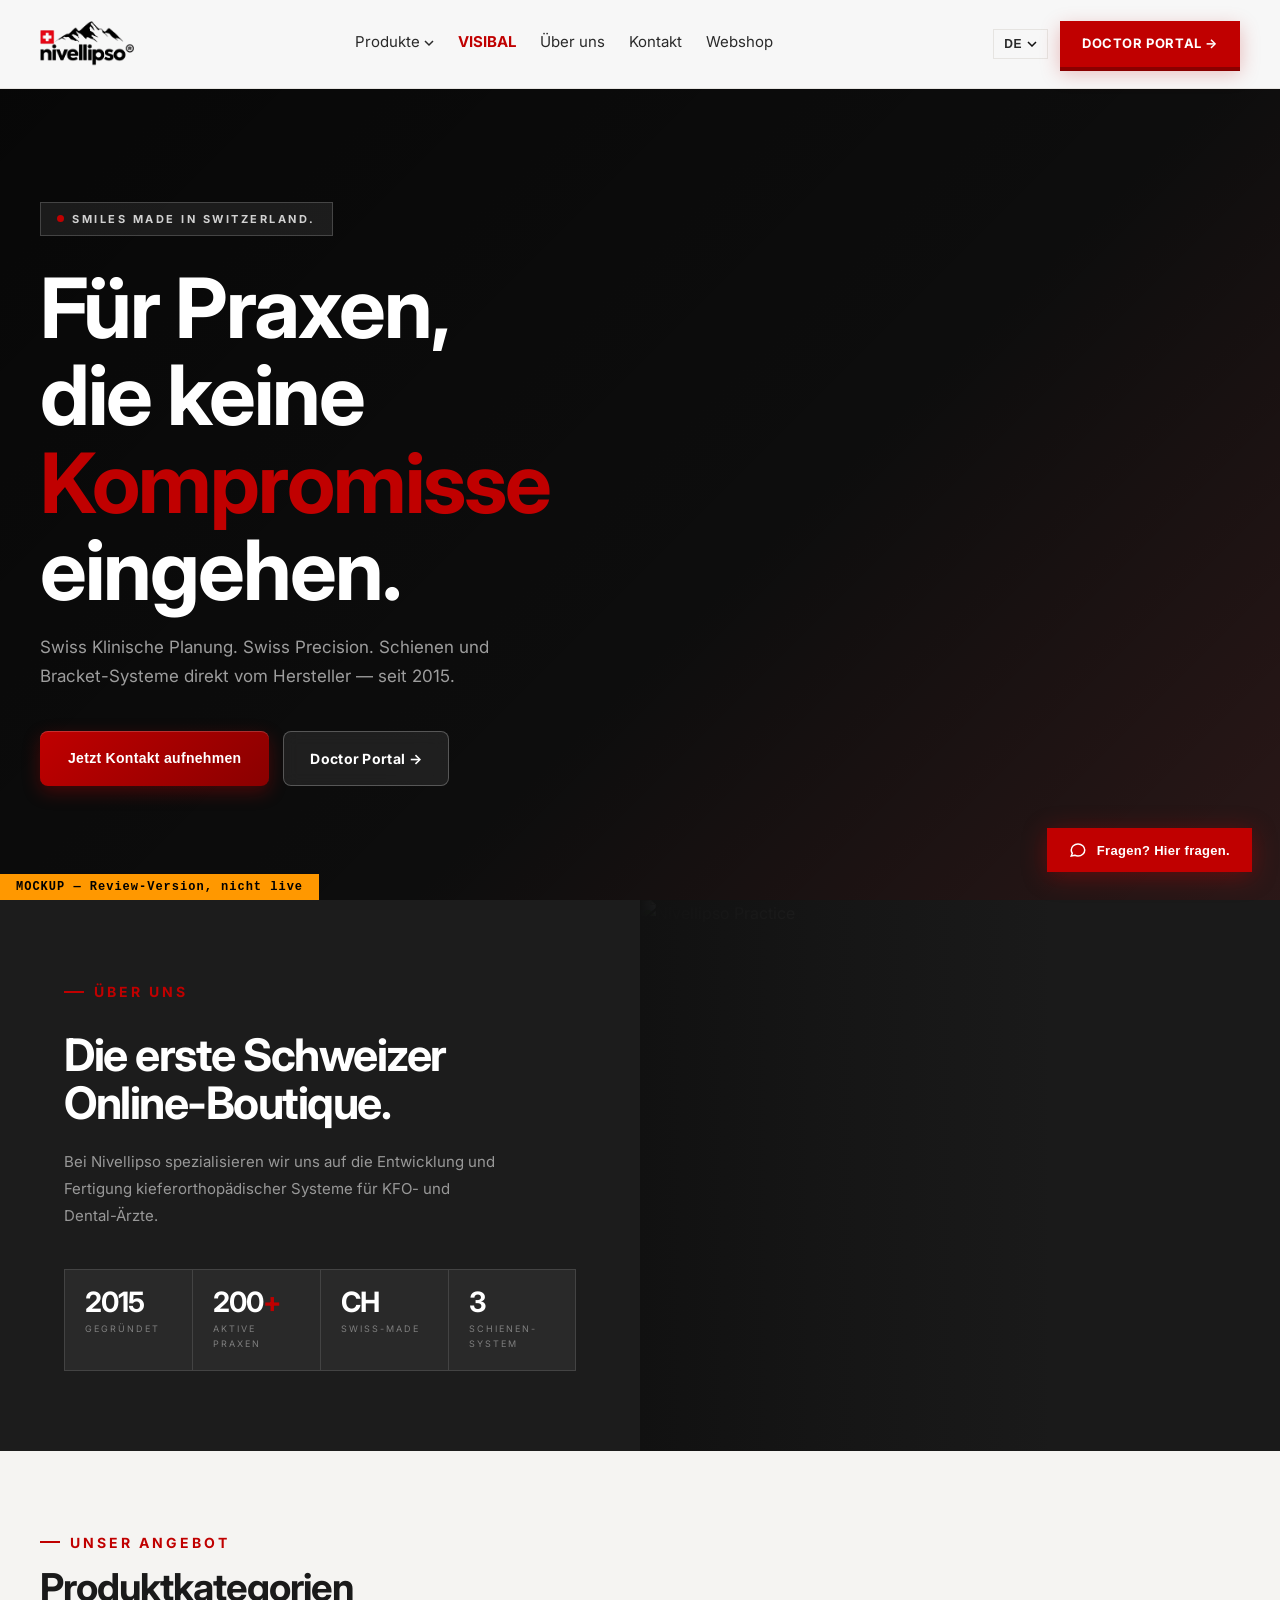
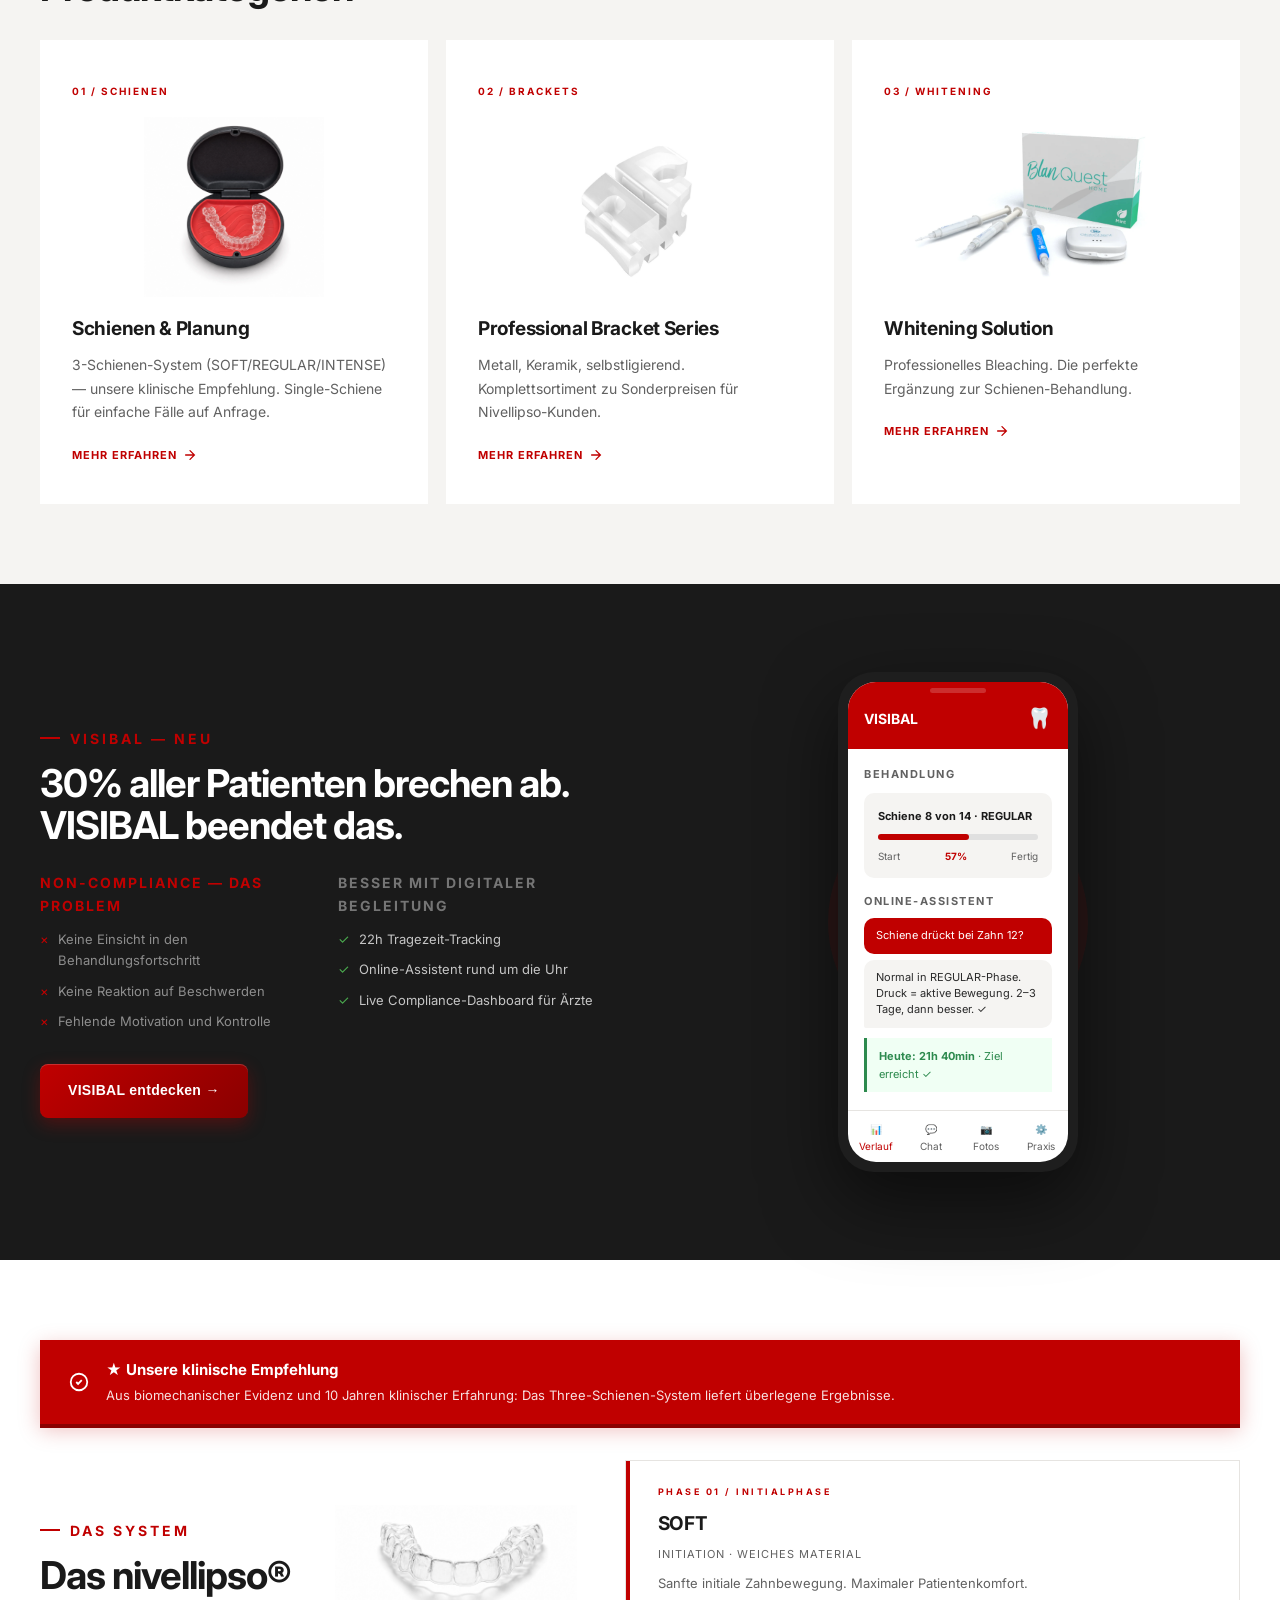
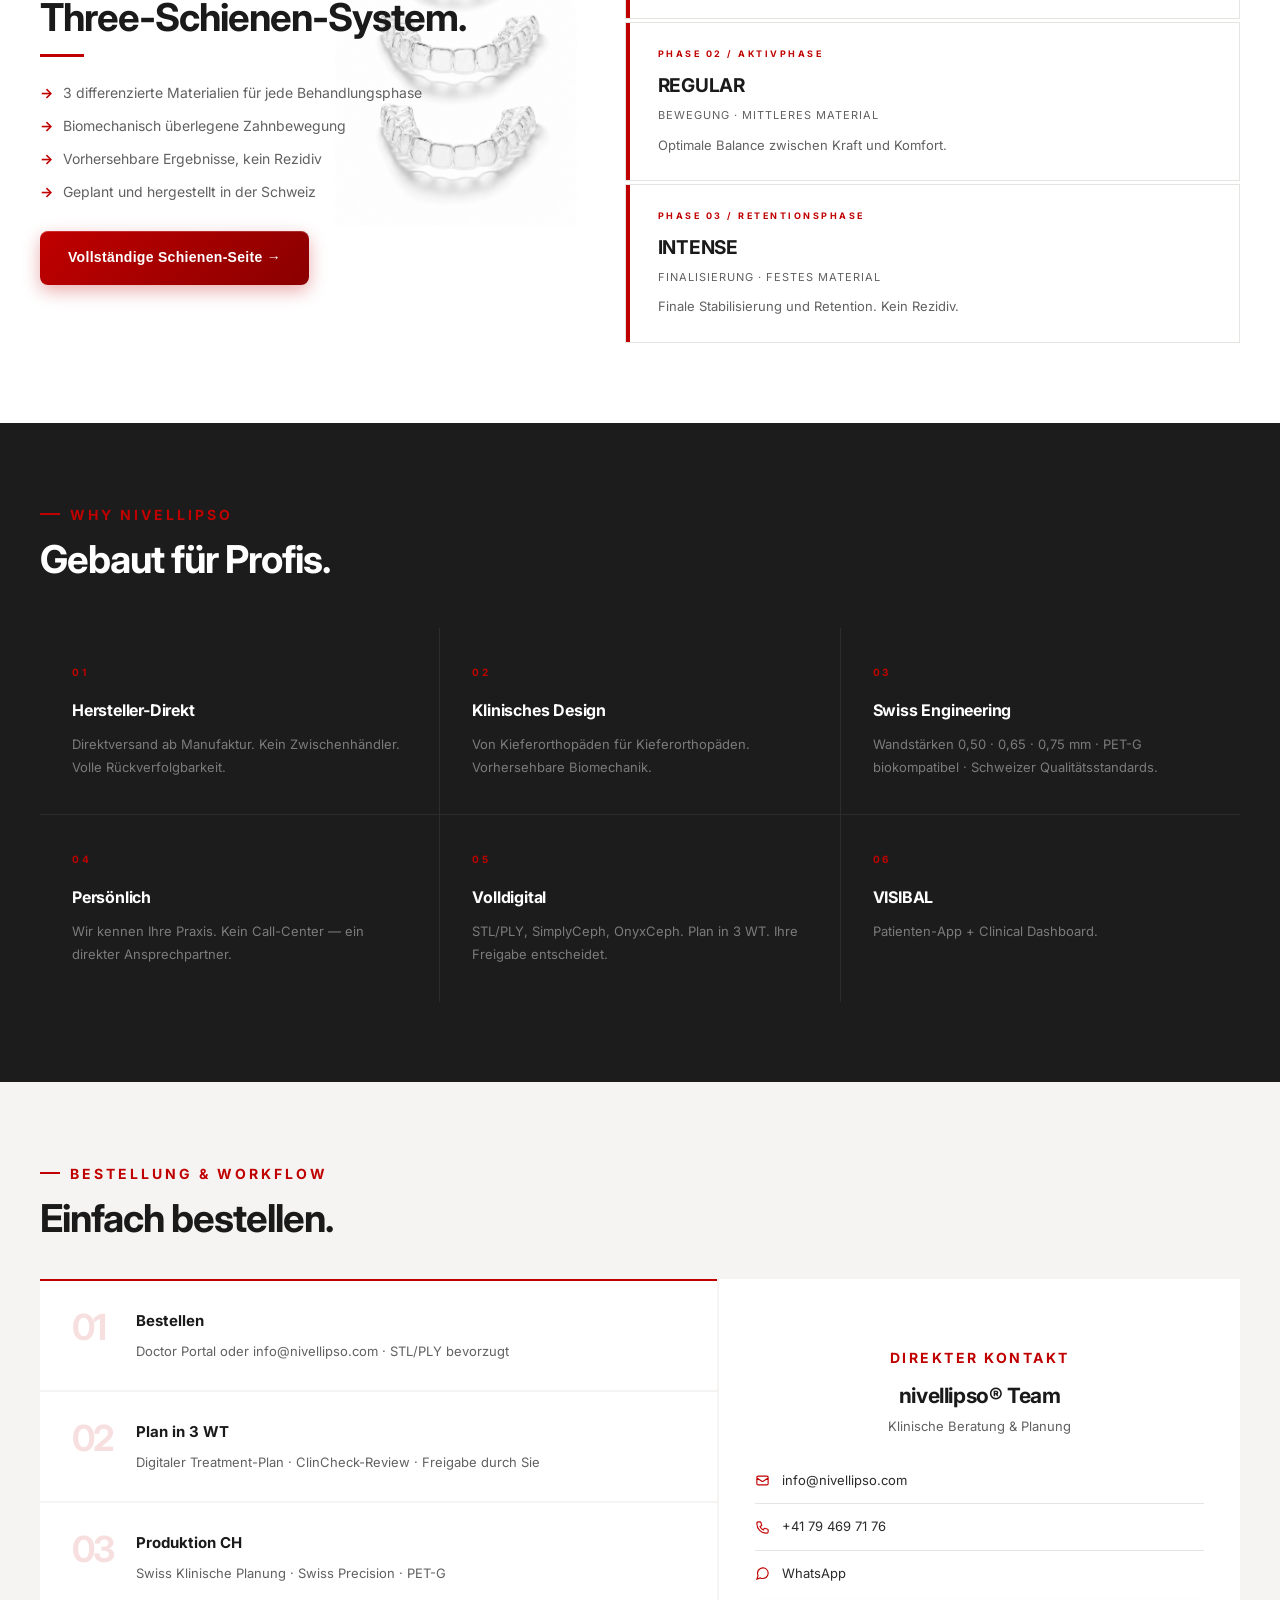
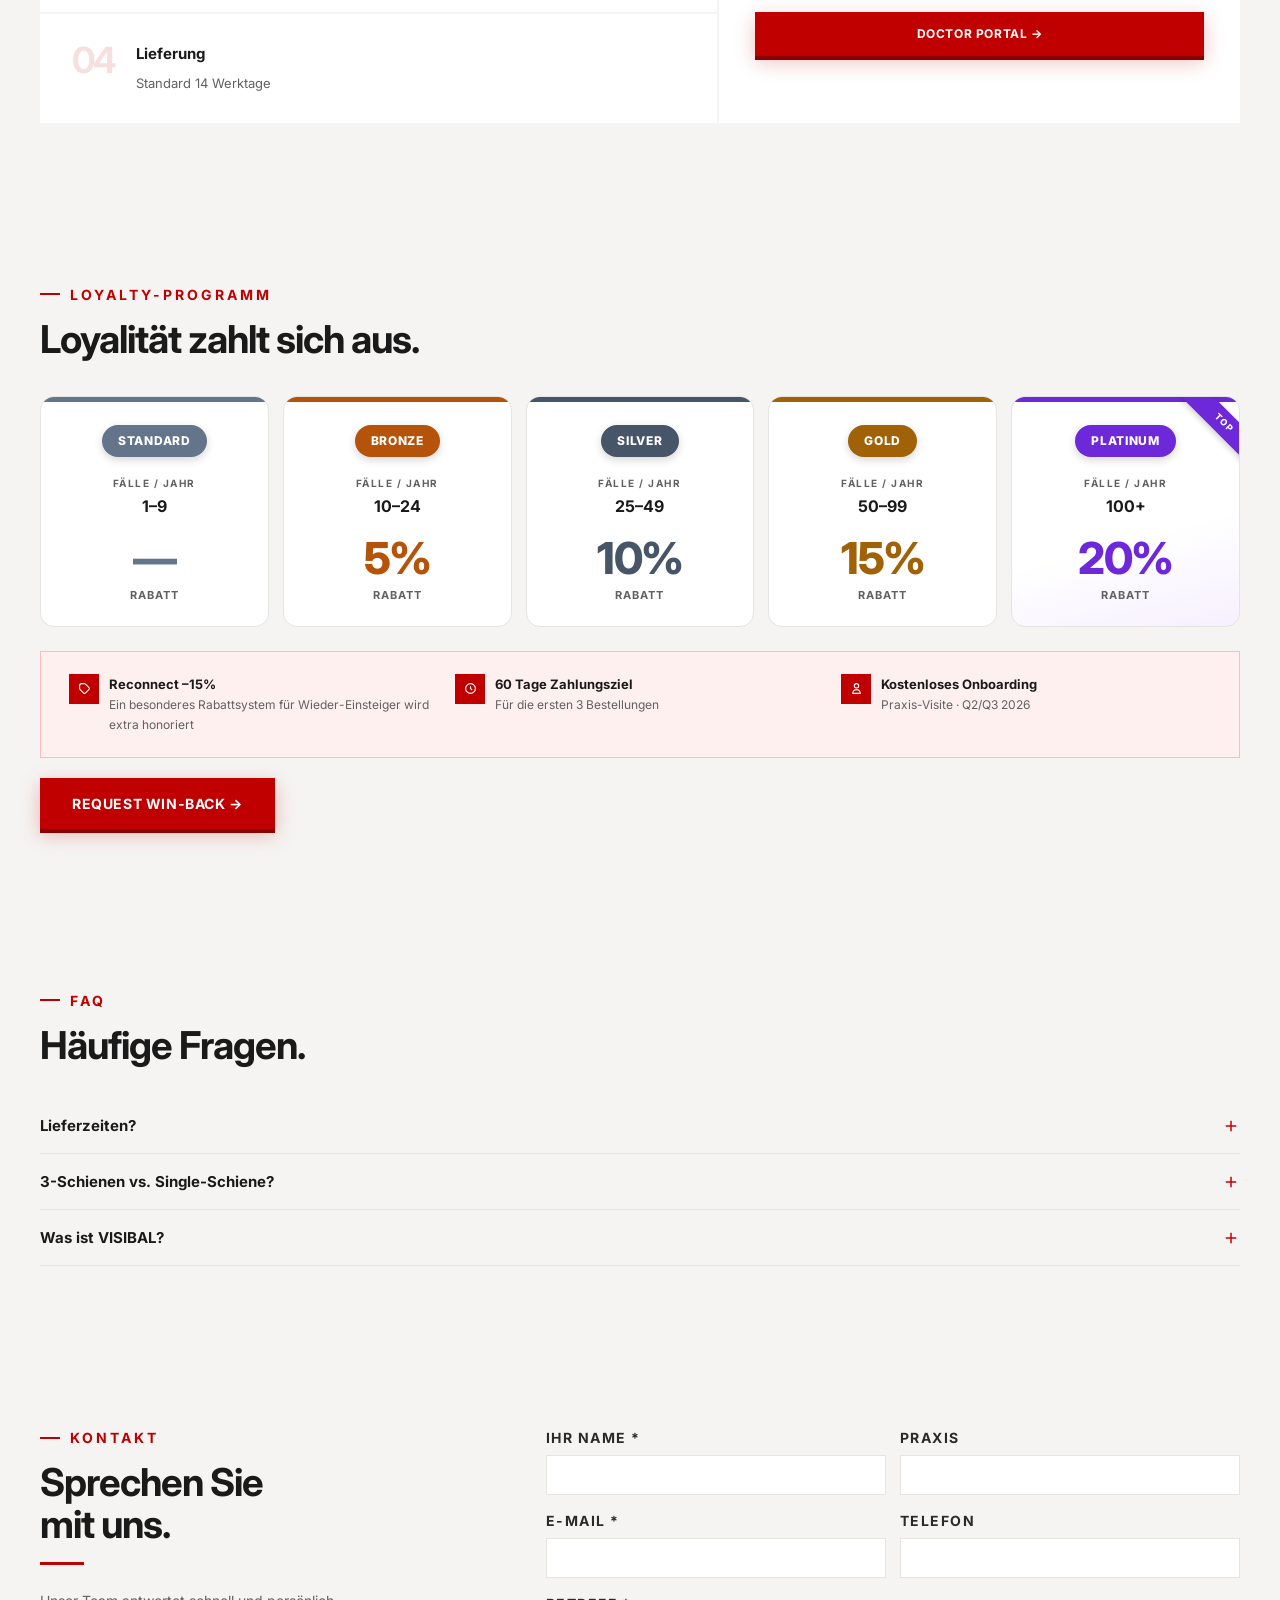
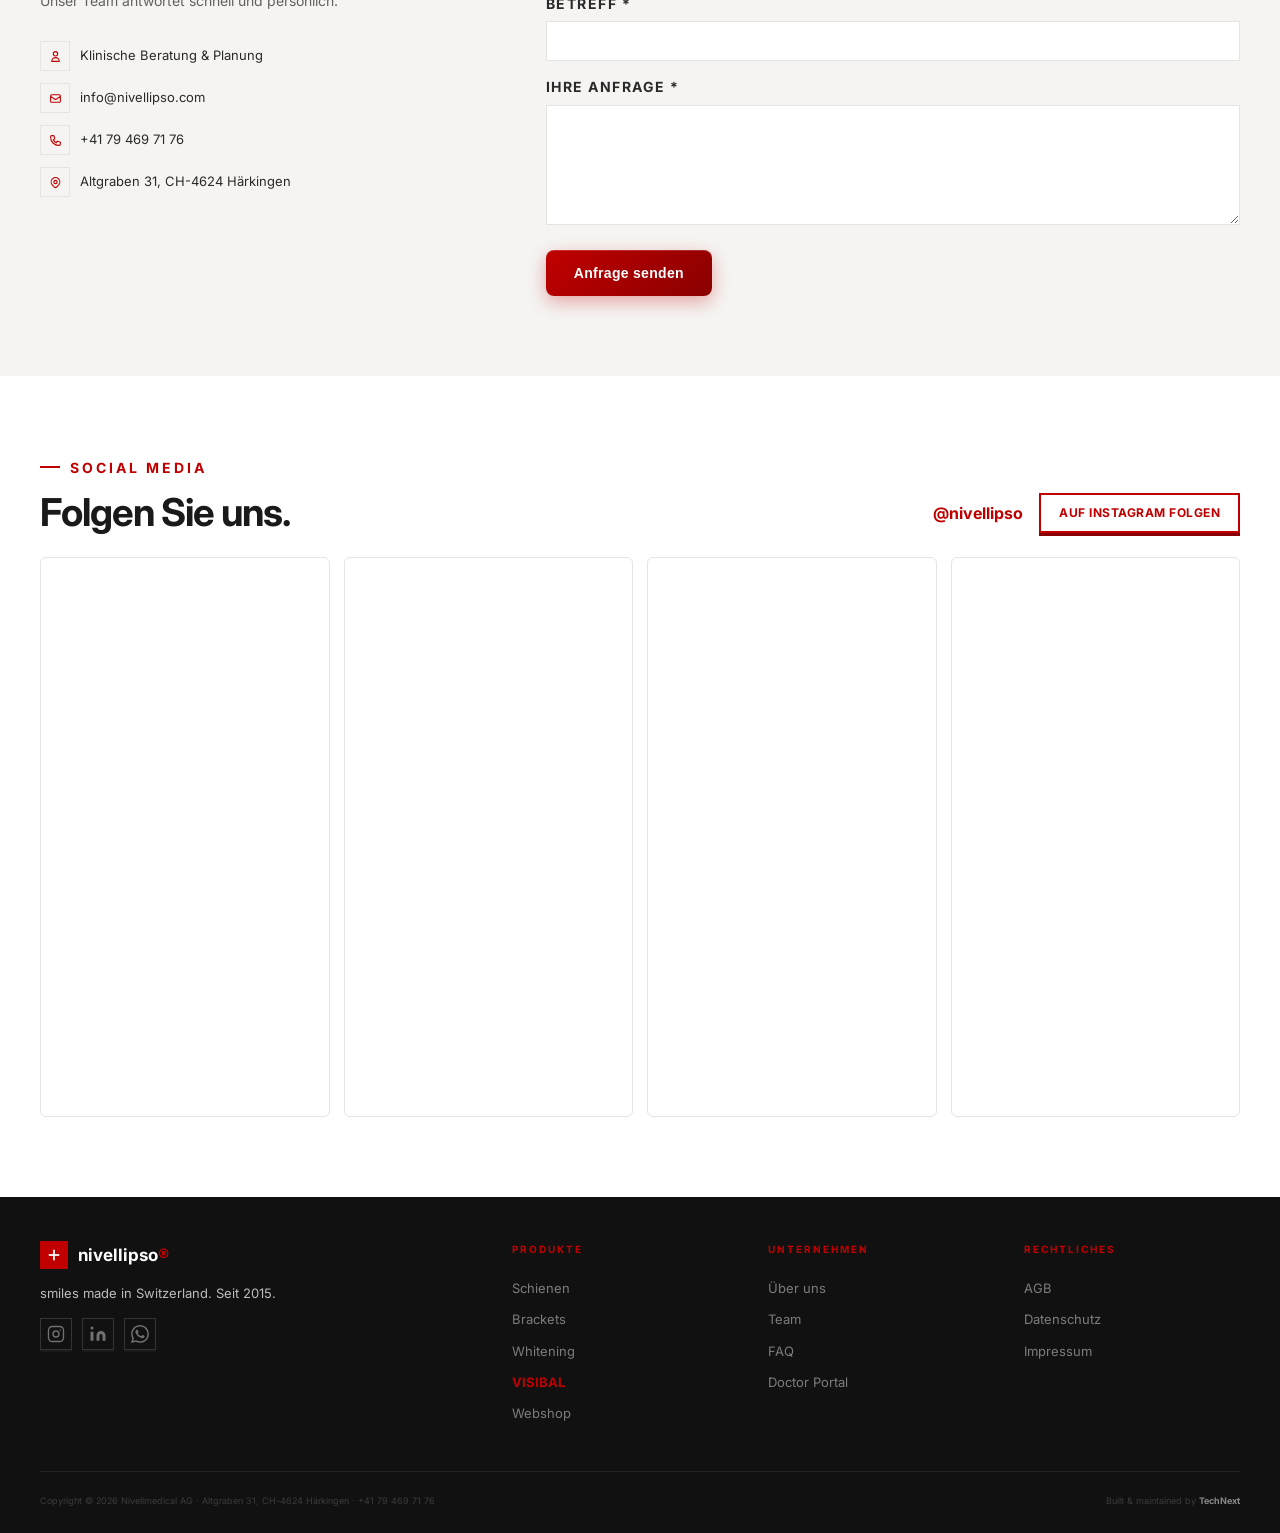
==== index.html @ 963ece8f "nivellipso.com mockup - client webshop-changes items 1-9 + 12 (review only, noindex) Co-Authored-By:" ====
﻿<!DOCTYPE html>

<html lang="de">
<head>
<meta name="robots" content="noindex, nofollow"/>
<meta charset="utf-8"/>
<meta content="width=device-width, initial-scale=1.0" name="viewport"/>
<meta content="nivellipso®, Swiss Clinical Planning. Planned and manufactured in Switzerland. Clear Aligners and bracket systems direct from the manufacturer, since 2015." name="description"/>
<meta content="nivellipso®, Swiss Clinical Planning." property="og:title"/>
<meta content="nivellipso®, Swiss Clinical Planning. Planned and manufactured in Switzerland. Clear Aligners and bracket systems direct from the manufacturer, since 2015." property="og:description"/>
<meta content="website" property="og:type"/>
<meta content="https://www.nivellipso.com/" property="og:url"/>
<title data-i18n="page_title_index">nivellipso®, Swiss Clinical Planning.</title>
<link href="https://fonts.googleapis.com/css2?family=Inter:wght@400;500;600;700;800&display=swap" rel="stylesheet"/>
<link href="assets/css/nivell-design.css?v=20260822" rel="stylesheet"/>
<style>
/* ── PAGE-SPECIFIC STYLES ── */

/* ABOUT SPLIT */
.about-split{display:grid;grid-template-columns:1fr 1fr;min-height:520px;}
.about-split-left{background:#1c1c1c;padding:80px 64px;display:flex;flex-direction:column;justify-content:center;}
.about-split-right{position:relative;overflow:hidden;}
.about-split-right img{width:100%;height:100%;object-fit:cover;display:block;}
.about-split-right::after{content:'';position:absolute;inset:0;background:linear-gradient(to right,#111 0%,rgba(17,17,17,.5) 30%,transparent 65%);pointer-events:none;}
.about-stat-row{display:grid;grid-template-columns:repeat(4,1fr);gap:0;margin-top:40px;}
.about-stat-box{background:rgba(255,255,255,.06);border:1px solid rgba(255,255,255,.12);border-right:none;padding:18px 20px;}
.about-stat-box:last-child{border-right:1px solid rgba(255,255,255,.12);}
.about-stat-n{font-size:28px;font-weight:700;color:white;letter-spacing:-1px;line-height:1;}
.about-stat-n em{font-style:normal;color:var(--red);}
.about-stat-l{font-size:9px;color:rgba(255,255,255,.4);text-transform:uppercase;letter-spacing:2px;margin-top:6px;display:block;}
@media(max-width:900px){
  .about-split{grid-template-columns:1fr;}
  .about-split-left{padding:52px 28px;}
  .about-split-right{min-height:300px;}
  .about-stat-row{grid-template-columns:repeat(2,1fr);}
}

/* PRODUCT CARDS */
.prod-grid{display:grid;grid-template-columns:repeat(auto-fit,minmax(240px,1fr));gap:18px;margin-top:32px;}
.prod-card{background:white;padding:40px 32px;border-top:3px solid transparent;transition:border-color .2s,box-shadow .2s;text-decoration:none;color:inherit;display:block;}
.prod-card:hover{border-top-color:var(--red);box-shadow:var(--shadow);}
.prod-num{font-size:10px;font-weight:700;letter-spacing:2px;color:var(--red);margin-bottom:18px;}
.prod-ico{width:44px;height:44px;margin-bottom:20px;}
.prod-name{font-size:19px;font-weight:700;color:var(--black);margin-bottom:8px;letter-spacing:-.3px;}
.prod-desc{font-size:14px;color:var(--grey);line-height:1.7;margin-bottom:22px;}
.prod-link{font-size:11px;font-weight:700;color:var(--red);text-transform:uppercase;letter-spacing:1px;display:flex;align-items:center;gap:6px;}
.prod-link svg{transition:transform .2s;}
.prod-card:hover .prod-link svg{transform:translateX(4px);}

/* VISIBAL TEASER */
.visibal-teaser{background:var(--black);padding:88px 40px;}
.visibal-teaser-inner{max-width:var(--max-w);margin:0 auto;display:grid;grid-template-columns:1fr 1fr;gap:72px;align-items:center;}
.vt-label{font-size:14px;font-weight:700;letter-spacing:3px;color:var(--red);text-transform:uppercase;margin-bottom:12px;display:flex;align-items:center;gap:10px;}
.vt-label::before{content:'';width:20px;height:2px;background:var(--red);}
.vt-h2{font-size:clamp(26px,3vw,42px);font-weight:700;color:white;letter-spacing:-1px;line-height:1.1;margin-bottom:16px;}
.vt-p{font-size:15px;color:rgba(255,255,255,.5);line-height:1.8;margin-bottom:28px;}
.vt-stats{display:grid;grid-template-columns:repeat(3,1fr);gap:2px;margin-top:36px;border-top:1px solid rgba(255,255,255,.08);padding-top:28px;}
.vt-stat-n{font-size:32px;font-weight:700;color:white;letter-spacing:-1.5px;}
.vt-stat-n em{font-style:normal;color:var(--red);}
.vt-stat-l{font-size:10px;color:rgba(255,255,255,.35);text-transform:uppercase;letter-spacing:1.5px;margin-top:4px;}
.vt-phone{display:flex;justify-content:center;position:relative;}
.vt-phone::before{content:'';position:absolute;top:50%;left:50%;transform:translate(-50%,-50%);width:260px;height:260px;background:rgba(192,0,0,.1);border-radius:50%;}
.vt-phone-device{width:240px;background:#1e1e1e;border-radius:36px;padding:10px;box-shadow:0 28px 72px rgba(0,0,0,.55);position:relative;z-index:1;}
.vt-phone-device::before{content:'';position:absolute;top:16px;left:50%;transform:translateX(-50%);width:56px;height:5px;background:rgba(255,255,255,.18);border-radius:3px;}
.vt-screen{background:white;border-radius:28px;overflow:hidden;display:flex;flex-direction:column;min-height:480px;}
.vt-screen-top{background:var(--red);padding:20px 16px 14px;display:flex;align-items:center;justify-content:space-between;flex-shrink:0;}
.vt-screen-body{padding:16px;flex:1;}
.vt-prog{background:var(--bg);border-radius:10px;padding:14px;margin-bottom:14px;}
.vt-prog-bar{background:#e0e0e0;height:6px;border-radius:3px;margin:8px 0;}
.vt-prog-fill{background:var(--red);height:6px;border-radius:3px;width:57%;}
.vt-chat-out{background:var(--red);color:white;border-radius:10px 10px 2px 10px;padding:10px 12px;font-size:11px;margin-bottom:6px;line-height:1.45;}
.vt-chat-in{background:var(--bg);border-radius:10px 10px 10px 2px;padding:10px 12px;font-size:11px;color:var(--text);margin-bottom:6px;line-height:1.45;}
.vt-tabs{display:flex;border-top:1px solid var(--border);flex-shrink:0;margin-top:auto;}
.vt-tab{flex:1;padding:10px 0 8px;text-align:center;font-size:10px;color:var(--grey);}
.vt-tab.a{color:var(--red);}

/* 3-ALIGNER SECTION */
.three-grid{display:grid;grid-template-columns:1fr 1.2fr;gap:72px;align-items:center;}
.phase-row{display:flex;flex-direction:column;gap:3px;}
.phase-item{display:flex;align-items:stretch;background:white;border:1px solid var(--border);transition:border-color .2s,box-shadow .2s;}
.phase-item:hover{border-left-color:var(--red);box-shadow:var(--shadow);}
.phase-bar{width:4px;background:var(--red);flex-shrink:0;}
.phase-content{padding:24px 28px;flex:1;}
.phase-tag{font-size:9px;font-weight:700;letter-spacing:2.5px;color:var(--red);text-transform:uppercase;margin-bottom:8px;}
.phase-name{font-size:19px;font-weight:700;color:var(--black);margin-bottom:5px;letter-spacing:-.3px;}
.phase-mat{font-size:11px;color:var(--grey);text-transform:uppercase;letter-spacing:1px;margin-bottom:10px;}
.phase-desc{font-size:13px;color:var(--grey);line-height:1.65;}

/* WHY DARK PANEL */
.why-dark{background:#1c1c1c;padding:80px 40px;}
.why-dark-inner{max-width:var(--max-w);margin:0 auto;}
.why-dark-grid{display:grid;grid-template-columns:repeat(3,1fr);gap:1px;background:rgba(255,255,255,.07);margin-top:48px;}
.why-dark-item{background:#1c1c1c;padding:36px 32px;}
.why-dark-num{font-size:10px;font-weight:700;letter-spacing:2.5px;color:var(--red);text-transform:uppercase;margin-bottom:16px;}
.why-dark-t{font-size:16px;font-weight:700;color:white;margin-bottom:10px;letter-spacing:-.2px;}
.why-dark-d{font-size:13px;color:rgba(255,255,255,.42);line-height:1.75;}
.why-dark-d a{color:var(--red);text-decoration:none;}
.why-dark-d a:hover{text-decoration:underline;}
@media(max-width:768px){
  .why-dark{padding:52px 20px;}
  .why-dark-grid{grid-template-columns:1fr;}
}

/* WORKFLOW */
.wf-grid{display:grid;grid-template-columns:repeat(4,1fr);gap:2px;margin-top:40px;}
.wf-step{background:white;padding:28px 24px;border-top:3px solid transparent;transition:border-color .2s;}
.wf-step:hover{border-top-color:var(--red);}
.wf-n{font-size:40px;font-weight:700;color:var(--red);opacity:.12;line-height:1;margin-bottom:12px;letter-spacing:-2px;}
.wf-t{font-size:15px;font-weight:700;color:var(--black);margin-bottom:6px;}
.wf-d{font-size:13px;color:var(--grey);line-height:1.6;}

/* CONTACTS */
.contacts-grid{display:grid;grid-template-columns:1fr 1fr;gap:20px;margin-top:36px;}
.contact-card{background:white;border:1px solid var(--border);padding:32px;transition:border-color .2s;}
.contact-card:hover{border-color:var(--red);}
.c-role{font-size:9px;font-weight:700;letter-spacing:2px;color:var(--red);text-transform:uppercase;margin-bottom:10px;}
.c-name{font-size:21px;font-weight:700;color:var(--black);margin-bottom:3px;letter-spacing:-.4px;}
.c-title{font-size:13px;color:var(--grey);margin-bottom:20px;}
.c-details{display:flex;flex-direction:column;gap:9px;}
.c-row{display:flex;align-items:center;gap:10px;}
.c-ico{width:30px;height:30px;background:var(--bg);border:1px solid var(--border);display:flex;align-items:center;justify-content:center;flex-shrink:0;}
.c-ico svg{width:13px;height:13px;color:var(--red);}
.c-txt{font-size:13px;color:var(--text);}
.c-txt a{color:var(--text);text-decoration:none;}
.c-txt a:hover{color:var(--red);}
/* Hero / CTA buttons */
.n-hero-btns{display:flex;flex-wrap:wrap;gap:14px;margin-top:8px;}
.n-btn-primary{display:inline-flex;align-items:center;justify-content:center;gap:8px;background:linear-gradient(135deg,var(--red) 0%,#8a0000 100%);color:#fff;padding:15px 28px;border-radius:8px;font-size:14px;font-weight:700;text-decoration:none;letter-spacing:.3px;box-shadow:0 6px 18px rgba(192,0,0,.32),inset 0 1px 0 rgba(255,255,255,.18);transition:all .2s ease;border:none;font-family:Arial,sans-serif;cursor:pointer;}
.n-btn-primary:hover{transform:translateY(-2px);box-shadow:0 10px 24px rgba(192,0,0,.42),inset 0 1px 0 rgba(255,255,255,.22);background:linear-gradient(135deg,#d40000 0%,#9a0000 100%);}
.n-btn-primary:active{transform:translateY(0);}
.n-btn-ghost{display:inline-flex;align-items:center;justify-content:center;gap:8px;background:rgba(255,255,255,.08);color:#fff;padding:15px 26px;border-radius:8px;font-size:14px;font-weight:700;text-decoration:none;letter-spacing:.3px;border:1px solid rgba(255,255,255,.25);backdrop-filter:blur(8px);transition:all .2s ease;}
.n-btn-ghost:hover{background:rgba(255,255,255,.16);border-color:rgba(255,255,255,.4);}
/* When n-btn-ghost is on a non-hero section, use dark variant */
.n-sec .n-btn-ghost{background:transparent;color:var(--text);border-color:var(--border);}
.n-sec .n-btn-ghost:hover{background:var(--bg);border-color:var(--black);}
.wa-btn{display:inline-flex;align-items:center;gap:8px;background:#25D366;color:white;padding:10px 18px;font-size:12px;font-weight:700;text-decoration:none;margin-top:16px;transition:background .2s;}
.wa-btn:hover{background:#1da851;}

/* LOYALTY */
.loyal-table{width:100%;border-collapse:collapse;font-size:14px;margin-top:36px;}
.loyal-table th{background:var(--red);color:white;padding:13px 20px;text-align:left;font-size:10px;letter-spacing:1.5px;text-transform:uppercase;font-weight:700;}
.loyal-table td{padding:13px 20px;border-bottom:1px solid var(--border);}
.loyal-table tr:nth-child(even) td{background:var(--bg);}
.tier-pill{display:inline-block;padding:3px 10px;font-size:11px;font-weight:700;letter-spacing:.5px;text-transform:uppercase;}
.t0{background:#f0f0f0;color:#888;}.t1{background:#fff0e8;color:#b05a00;}.t2{background:#f0f0f0;color:#555;}.t3{background:#fffbe8;color:#9a6f00;}.t4{background:#f0f0ff;color:#6a00c8;}
.win-back{background:var(--red-light);border:1px solid #fbb;padding:22px 28px;margin-top:24px;display:grid;grid-template-columns:repeat(3,1fr);gap:16px;}
.wb-item{display:flex;gap:10px;align-items:flex-start;}
.wb-ico{width:30px;height:30px;background:var(--red);display:flex;align-items:center;justify-content:center;flex-shrink:0;}
.wb-ico svg{width:13px;height:13px;color:white;}
.wb-t{font-size:13px;font-weight:700;color:var(--black);}
.wb-d{font-size:12px;color:var(--grey);}

/* INSTAGRAM */
.ig-grid{display:grid;grid-template-columns:repeat(6,1fr);gap:3px;margin-top:32px;}
.ig-post{aspect-ratio:1;position:relative;overflow:hidden;background:var(--bg);}
.ig-post img{width:100%;height:100%;object-fit:cover;transition:transform .3s;}
.ig-post:hover img{transform:scale(1.05);}
.ig-ov{position:absolute;inset:0;background:rgba(192,0,0,.72);display:flex;align-items:center;justify-content:center;opacity:0;transition:opacity .3s;}
.ig-post:hover .ig-ov{opacity:1;}
.ig-ov svg{width:22px;height:22px;color:white;}

/* CHAT */
.chat-toggle{position:fixed;bottom:28px;right:28px;z-index:2000;background:var(--red);border:none;cursor:pointer;box-shadow:0 4px 24px rgba(192,0,0,.4);display:flex;align-items:center;gap:10px;padding:13px 22px;color:white;font-family:Arial,sans-serif;font-size:13px;font-weight:700;letter-spacing:.3px;transition:all .3s;}
.chat-toggle:hover{background:#9a0000;transform:translateY(-1px);}
.chat-toggle svg{width:18px;height:18px;}
.chat-window{position:fixed;bottom:90px;right:28px;z-index:1999;width:360px;background:white;border:1px solid var(--border);box-shadow:0 8px 48px rgba(0,0,0,.15);display:none;flex-direction:column;height:500px;}
.chat-window.open{display:flex;}
.chat-hdr{background:var(--red);padding:15px 20px;display:flex;align-items:center;gap:12px;flex-shrink:0;}
.chat-hdr-name{font-size:14px;font-weight:700;color:white;}
.chat-hdr-sub{font-size:10px;color:rgba(255,255,255,.65);}
.chat-msgs{flex:1;overflow-y:auto;padding:14px;display:flex;flex-direction:column;gap:10px;}
.msg-bot,.msg-b{background:var(--bg);color:var(--text);align-self:flex-start;border-radius:2px 10px 10px 10px;padding:10px 14px;font-size:13px;max-width:85%;line-height:1.5;}
.msg-user,.msg-u{background:var(--red);color:white;align-self:flex-end;border-radius:10px 2px 10px 10px;padding:10px 14px;font-size:13px;max-width:85%;line-height:1.5;}
.chat-suggs{padding:0 12px 10px;display:flex;flex-wrap:wrap;gap:6px;}
.sugg{background:none;border:1px solid var(--red);color:var(--red);padding:5px 10px;font-size:11px;cursor:pointer;font-family:Arial,sans-serif;transition:all .2s;}
.sugg:hover{background:var(--red);color:white;}
.chat-input-row{border-top:1px solid var(--border);padding:12px;display:flex;gap:8px;flex-shrink:0;}
.chat-input{flex:1;border:1px solid var(--border);padding:10px 14px;font-family:Arial,sans-serif;font-size:13px;outline:none;}
.chat-input:focus{border-color:var(--red);}
.chat-send{background:var(--red);color:white;border:none;width:38px;height:38px;display:flex;align-items:center;justify-content:center;cursor:pointer;}
.typing,.typing-d{display:flex;gap:4px;align-items:center;padding:10px 14px;background:var(--bg);align-self:flex-start;border-radius:2px 10px 10px 10px;}
.typing span,.typing-d span{width:6px;height:6px;background:var(--grey);border-radius:50%;animation:bounce .8s infinite;}
.typing span:nth-child(2),.typing-d span:nth-child(2){animation-delay:.15s;}
.typing span:nth-child(3),.typing-d span:nth-child(3){animation-delay:.3s;}
@keyframes bounce{0%,80%,100%{transform:translateY(0);}40%{transform:translateY(-6px);}}




/* INSTAGRAM EMBEDS */
.ig-embeds{display:grid;grid-template-columns:repeat(auto-fit,minmax(280px,1fr));gap:14px;margin-top:24px;}
.ig-embeds iframe{width:100%;min-height:560px;border:1px solid var(--border);background:#fff;border-radius:6px;overflow:hidden;}
@media(max-width:540px){.ig-embeds iframe{min-height:500px;}}

/* LANG SWITCHER */
.n-social{display:flex;gap:8px;}
.n-social a{width:32px;height:32px;display:flex;align-items:center;justify-content:center;border:1px solid var(--border);color:var(--grey);text-decoration:none;transition:all .2s;}
.n-social a:hover{border-color:var(--red);color:var(--red);}
.lang-btn{border:1px solid var(--border);background:none;font-family:Arial,sans-serif;font-size:12px;font-weight:700;padding:7px 10px;cursor:pointer;color:var(--text);display:flex;align-items:center;gap:5px;letter-spacing:.5px;position:relative;}
.lang-dropdown{display:none;position:absolute;top:calc(100% + 2px);right:0;background:white;border:1px solid var(--border);min-width:140px;box-shadow:0 8px 24px rgba(0,0,0,.1);z-index:200;}
.lang-btn:hover .lang-dropdown,.lang-btn.open .lang-dropdown{display:block;}
.lang-opt{padding:10px 14px;font-size:13px;cursor:pointer;display:flex;align-items:center;gap:8px;}
.lang-opt:hover{background:var(--bg);}
.lang-opt.active{color:var(--red);font-weight:700;}

/* ══ MOBILE RESPONSIVE (640px) ══════════════════════════════════════════ */
@media(max-width:640px){
  /* Product cards — icon + name on one row */
  .prod-card{padding:20px 16px;display:grid;grid-template-columns:36px 1fr;grid-template-rows:auto auto auto;column-gap:12px;align-items:start;}
  .prod-num{grid-column:1/-1;margin-bottom:10px;}
  .prod-ico{grid-column:1;grid-row:2;width:32px;height:32px;margin-bottom:0;align-self:center;}
  .prod-name{grid-column:2;grid-row:2;font-size:14px;margin-bottom:0;align-self:center;}
  .prod-desc{grid-column:1/-1;grid-row:3;margin-top:8px;}
  .prod-link{grid-column:1/-1;}

  /* VISIBAL teaser — stack columns */
  .visibal-teaser{padding:52px 20px;}
  .visibal-teaser-inner{grid-template-columns:1fr !important;gap:36px;}
  .vt-phone{justify-content:center;margin-top:16px;}
  .vt-phone::before{width:320px;height:320px;}
  .vt-phone-device{width:280px;}
  .vt-screen{min-height:520px;}
  /* VISIBAL bullets: stack the 2-col grid */
  .vis-split-grid{grid-template-columns:1fr !important;gap:16px !important;}

  /* 3-Aligner system — stack */
  .three-grid{grid-template-columns:1fr !important;gap:28px;}
  .phase-content{padding:16px 18px;}
  .phase-name{font-size:16px;}

  /* Why-dark — reduce padding */
  .why-dark{padding:48px 20px;}
  .why-dark-item{padding:22px 18px;}

  /* Workflow section — stack outer + steps */
  .wf-outer-grid{grid-template-columns:1fr !important;gap:2px !important;}
  .wf-albin-card{padding:32px 24px !important;}

  /* Contacts grid */
  .contacts-grid{grid-template-columns:1fr;}
  .contact-card{padding:24px 22px;}

  /* About stats */
  .about-split-left{padding:40px 20px;}
  .about-stat-n{font-size:22px;}

  /* Loyalty win-back */
  .win-back{grid-template-columns:1fr !important;}

  /* Rec banner — stack icon+text */
  .n-rec-banner{flex-direction:column;gap:8px;padding:18px 20px;}

  /* Instagram grid — 3 cols → 2 cols */
  .ig-grid{grid-template-columns:repeat(3,1fr);}
}
@media(max-width:400px){
  .ig-grid{grid-template-columns:repeat(2,1fr);}
  .about-stat-box{padding:14px 12px;}
}

/* CONTACT FORM MOBILE */
@media(max-width:640px){
  .cf-outer-grid{grid-template-columns:1fr !important;gap:36px !important;}
  .cf-form-row{grid-template-columns:1fr !important;}
}

/* ── CHAT BUTTON MOBILE — consistent circle across all pages ── */
@media(max-width:768px){
  .chat-toggle{position:fixed;right:16px !important;bottom:16px !important;padding:0 !important;width:54px !important;height:54px !important;border-radius:50% !important;justify-content:center !important;gap:0 !important;font-size:0 !important;box-shadow:0 4px 16px rgba(192,0,0,.45) !important;}
  .chat-toggle .c-label,.chat-toggle .c-close{display:none !important;}
  .chat-toggle .c-icon{width:24px !important;height:24px !important;display:block !important;}
}
</style>
<style>.prod-photo{width:100%;height:180px;object-fit:contain;margin:4px 0 16px;display:block;background:#fff;}</style>
<style>#system .three-grid>div:first-child{position:relative;}.sys-aligners-img{position:absolute;top:-14px;right:-24px;width:60%;max-height:88%;object-fit:contain;object-position:right top;z-index:0;pointer-events:none;}#system .three-grid>div:first-child>*:not(.sys-aligners-img){position:relative;z-index:1;}@media(max-width:860px){.sys-aligners-img{position:static;width:70%;max-height:300px;margin:10px auto;display:block;}}</style>
</head>
<body>
<div id="mockup-ribbon" style="position:fixed;bottom:0;left:0;z-index:99999;background:#ff9800;color:#000;font:700 12px/1 monospace;padding:7px 16px;letter-spacing:1px;">MOCKUP &mdash; Review-Version, nicht live</div>
<!-- ── NAV ── -->
<nav class="n-nav" id="mainNav">
<div class="n-nav-inner">
<a class="n-logo" href="./">
<img src="assets/images/logo_black.png" alt="nivellipso®" style="height:46px;width:auto;display:block;">
</a>
<ul class="n-links">
<li class="n-dropdown">
<a class="n-dropdown-trigger" href="#"><span data-i18n="n_prod">Produkte</span> <svg class="n-drop-chevron" fill="none" viewBox="0 0 10 6" width="10" height="6"><path d="M1 1l4 4 4-4" stroke="currentColor" stroke-width="1.5"/></svg></a>
<div class="n-dropdown-menu">
<a href="aligner/" data-i18n="n_align">Schienen</a>
<a href="brackets/" data-i18n="n_brack">Brackets</a>
<a href="whitening/" data-i18n="n_white">Whitening</a>
</div>
</li>
<li><a href="visibal/" style="color:var(--red);font-weight:700;">VISIBAL</a></li>
<li><a href="#about" data-i18n="n_about">Über uns</a></li>
<li><a href="#contact-form" data-i18n="n_con">Kontakt</a></li>
<li><a href="https://shop.nivellipso.com/" data-i18n="n_shop">Webshop</a></li>
</ul>
<div style="display:flex;align-items:center;gap:12px;">
<button class="lang-btn" id="langBtn" aria-label="Select language">
<span id="lFlag"></span><span id="lCode">DE</span>
<svg viewBox="0 0 10 6" fill="none" width="10" height="6"><path d="M1 1l4 4 4-4" stroke="#111" stroke-width="1.5"/></svg>
<div class="lang-dropdown">
<div class="lang-opt active" data-lang="de" onclick="setNivellLang('de',window.T);updateLangUI('de',this)"><img src="https://flagcdn.com/20x15/de.png" alt="DE"> Deutsch</div>
<div class="lang-opt" data-lang="en" onclick="setNivellLang('en',window.T);updateLangUI('en',this)"><img src="https://flagcdn.com/20x15/gb.png" alt="EN"> English</div>
</div>
</button>
<a class="btn-3d" href="https://nivellonlign.com/" style="font-size:13px;padding:12px 22px;" target="_blank" data-i18n="n_portal">Doctor Portal →</a>
<button class="n-hamburger" id="hamburger" aria-label="Open navigation" aria-expanded="false" onclick="toggleMenu()"><span></span><span></span><span></span></button>
</div>
</div>
<div class="n-mobile-menu" id="mobileMenu">
<ul>
<li><span class="n-mob-section" data-i18n="n_prod">Produkte</span></li>
<li class="n-mob-sub"><a href="aligner/" data-i18n="n_align">Schienen</a></li>
<li class="n-mob-sub"><a href="brackets/" data-i18n="n_brack">Brackets</a></li>
<li class="n-mob-sub"><a href="whitening/" data-i18n="n_white">Whitening</a></li>
<li><a href="visibal/" style="color:var(--red);font-weight:700;">VISIBAL</a></li>
<li><a href="#about" data-i18n="n_about">Über uns</a></li>
<li><a href="#contact-form" data-i18n="n_con">Kontakt</a></li>
<li><a href="https://shop.nivellipso.com/" data-i18n="n_shop">Webshop</a></li>
</ul>
<a href="https://nivellonlign.com/" target="_blank" class="n-mobile-cta" data-i18n="n_portal">Doctor Portal →</a>
</div>
</nav>
<!-- ── HERO ── -->
<section class="n-hero">
<div class="n-hero-video">
<iframe allow="autoplay; fullscreen" frameborder="0" src="https://player.vimeo.com/video/1167709596?autoplay=1&amp;muted=1&amp;autopause=0&amp;controls=0&amp;loop=1&amp;background=1"></iframe>
<div class="n-hero-overlay"></div>
</div>
<div class="n-hero-content">
<div class="n-hero-badge"><div class="n-hero-badge-dot"></div><span data-i18n="h_badge">Swiss Clinical Planning.</span></div>
<h1 class="t-h1" data-i18n="h_h1">Für Praxen,<br>die keine<br><em>Kompromisse</em><br>eingehen.</h1>
<p class="n-hero-sub" data-i18n="h_sub">Swiss Klinische Planung. Swiss Precision. Schienen und Bracket-Systeme direkt vom Hersteller — seit 2015.</p>
<div class="n-hero-btns">
<a class="n-btn-primary" data-i18n="h_cta1" href="#contact-form">Jetzt Kontakt aufnehmen</a>
<a class="n-btn-ghost" data-i18n="h_cta2" href="https://nivellonlign.com/" target="_blank">Doctor Portal →</a>
</div>
</div>
</section>
<!-- ── ABOUT ── -->
<section id="about" class="n-fade">
<div class="about-split">
<div class="about-split-left">
<div class="t-label" style="color:var(--red);" data-i18n="ab_l">Über uns</div>
<h2 style="font-size:clamp(28px,3.5vw,48px);font-weight:700;color:white;letter-spacing:-1.5px;line-height:1.08;margin:16px 0 20px;" data-i18n="ab_h">Swiss Clinical<br/>Aligner Planning.</h2>
<p style="font-size:15px;color:rgba(255,255,255,.55);line-height:1.8;max-width:440px;" data-i18n="ab_p1">At Nivellipso, we specialise in the development and manufacture of orthodontic systems for dental professionals. Our portfolio includes professional bracket solutions and complete clear aligner systems.</p>
<div class="about-stat-row">
<div class="about-stat-box"><div class="about-stat-n">2015</div><div class="about-stat-l" data-i18n="s1">Gegründet</div></div>
<div class="about-stat-box"><div class="about-stat-n">200<em>+</em></div><div class="about-stat-l" data-i18n="s2">Aktive Praxen</div></div>
<div class="about-stat-box"><div class="about-stat-n">CH</div><div class="about-stat-l" data-i18n="s3">Swiss-Made</div></div>
<div class="about-stat-box"><div class="about-stat-n">3</div><div class="about-stat-l" data-i18n="s4">Schienen-System</div></div>
</div>
</div>
<div class="about-split-right">
<img alt="Nivellipso Practice" loading="lazy" src="https://images.unsplash.com/photo-1629909613654-28e377c37b09?w=1200&q=85" onerror="this.parentElement.style.background='#1a1a1a'"/>
</div>
</div>
</section>
<!-- ── PRODUCTS ── -->
<section class="n-sec n-sec-bg" id="products">
<div class="n-sec-inner">
<div class="t-label n-fade" data-i18n="pr_l">W H A T   W E   O F F E R</div>
<h2 class="t-h2 n-fade" data-i18n="pr_h">Product Categories</h2>
<div class="prod-grid">
<a class="prod-card n-fade" href="aligner/">
<div class="prod-num" data-i18n="ix_e13">01 / ALIGNERS</div>
<img class="prod-photo" src="assets/images/products/aligners-retainer-box.png" alt="nivellipso Clear Aligners - Retainer Box" loading="lazy"/>
<div class="prod-name" data-i18n="pr1_n">Aligners &amp; Planning</div>
<div class="prod-desc" data-i18n="pr1_d">Three-Aligner-System (SOFT/REGULAR/INTENSE), our clinical recommendation. Single aligner for straightforward cases on request. Digital planning workflow.</div>
<div class="prod-link"><span data-i18n="lm">Learn More</span><svg fill="none" height="14" viewbox="0 0 16 16" width="14"><path d="M3 8h10M8 3l5 5-5 5" stroke="var(--red)" stroke-linecap="round" stroke-width="1.5"></path></svg></div>
</a>
<a class="prod-card n-fade n-fade-d1" href="brackets/">
<div class="prod-num" data-i18n="ix_e14">02 / BRACKETS</div>
<img class="prod-photo" src="assets/images/products/cnc-bracket-721.png" alt="Opaque CNC Bracket - 721 Series" loading="lazy"/>
<div class="prod-name" data-i18n="pr2_n">Professional Bracket Series</div>
<div class="prod-desc" data-i18n="pr2_d">Metal, ceramic, self-ligating. Archwires, ligatures, adhesives. Full range at special prices for nivellipso® clients, orderable directly via Doctor Portal.</div>
<div class="prod-link"><span data-i18n="lm">Learn More</span><svg fill="none" height="14" viewbox="0 0 16 16" width="14"><path d="M3 8h10M8 3l5 5-5 5" stroke="var(--red)" stroke-linecap="round" stroke-width="1.5"></path></svg></div>
</a>
<a class="prod-card n-fade n-fade-d2" href="whitening/">
<div class="prod-num" data-i18n="ix_e15">03 / WHITENING</div>
<img class="prod-photo" src="assets/images/products/whitening-bqh.webp" alt="nivellipso Whitening Solution" loading="lazy"/>
<div class="prod-name" data-i18n="pr3_n">Whitening Solution</div>
<div class="prod-desc" data-i18n="pr3_d">Professional bleaching. Visible results, minimal sensitivity. The perfect complement to aligner treatment.</div>
<div class="prod-link"><span data-i18n="lm">Learn More</span><svg fill="none" height="14" viewbox="0 0 16 16" width="14"><path d="M3 8h10M8 3l5 5-5 5" stroke="var(--red)" stroke-linecap="round" stroke-width="1.5"></path></svg></div>
</a>
</div>
</div>
</section>
<!-- ── VISIBAL TEASER ── -->
<div class="visibal-teaser">
<div class="visibal-teaser-inner">
<div class="n-fade">
<div class="vt-label" data-i18n="vis_l">VISIBAL, Neu</div>
<h2 class="vt-h2" data-i18n="vis_h">30% aller Patienten brechen ab.<br>VISIBAL beendet das.</h2>
<div class="vis-split-grid" style="display:grid;grid-template-columns:1fr 1fr;gap:20px 32px;margin:24px 0 32px;">
<div>
<div style="font-size:14px;font-weight:700;letter-spacing:2px;color:var(--red);text-transform:uppercase;margin-bottom:12px;" data-i18n="vis_s1">Non-Compliance — das Problem</div>
<ul style="list-style:none;display:flex;flex-direction:column;gap:9px;">
<li style="font-size:13px;color:rgba(255,255,255,.5);display:flex;gap:9px;align-items:flex-start;"><span style="color:var(--red);flex-shrink:0;">×</span><span data-i18n="vis_li1">Keine Einsicht in den Behandlungsfortschritt</span></li>
<li style="font-size:13px;color:rgba(255,255,255,.5);display:flex;gap:9px;align-items:flex-start;"><span style="color:var(--red);flex-shrink:0;">×</span><span data-i18n="vis_li2">Keine Reaktion auf Beschwerden</span></li>
<li style="font-size:13px;color:rgba(255,255,255,.5);display:flex;gap:9px;align-items:flex-start;"><span style="color:var(--red);flex-shrink:0;">×</span><span data-i18n="vis_li3">Fehlende Motivation und Kontrolle</span></li>
</ul>
</div>
<div>
<div style="font-size:14px;font-weight:700;letter-spacing:2px;color:rgba(255,255,255,.4);text-transform:uppercase;margin-bottom:12px;" data-i18n="vis_s2">Besser mit digitaler Begleitung</div>
<ul style="list-style:none;display:flex;flex-direction:column;gap:9px;">
<li style="font-size:13px;color:rgba(255,255,255,.75);display:flex;gap:9px;align-items:flex-start;"><span style="color:#4caf50;flex-shrink:0;">✓</span><span data-i18n="vis_li4">22h Tragezeit-Tracking</span></li>
<li style="font-size:13px;color:rgba(255,255,255,.75);display:flex;gap:9px;align-items:flex-start;"><span style="color:#4caf50;flex-shrink:0;">✓</span><span data-i18n="vis_li5">Online-Assistent rund um die Uhr</span></li>
<li style="font-size:13px;color:rgba(255,255,255,.75);display:flex;gap:9px;align-items:flex-start;"><span style="color:#4caf50;flex-shrink:0;">✓</span><span data-i18n="vis_li6">Live Compliance-Dashboard für Ärzte</span></li>
</ul>
</div>
</div>
<a class="n-btn-primary" href="visibal/" data-i18n="vis_cta">VISIBAL entdecken →</a>
</div>
<!-- MINI PHONE MOCKUP -->
<div class="vt-phone n-fade n-fade-d1">
<div class="vt-phone-device">
<div class="vt-screen">
<div class="vt-screen-top"><span data-i18n="ix_e65" style="font-size:14px;font-weight:700;color:white;">VISIBAL</span><span style="font-size:20px;">🦷</span></div>
<div style="padding:16px;">
<div data-i18n="ix_e66" style="font-size:11px;color:var(--grey);margin-bottom:10px;font-weight:700;letter-spacing:1.5px;">BEHANDLUNGSFORTSCHRITT</div>
<div class="vt-prog">
<div data-i18n="ix_e78" style="font-size:11px;font-weight:700;color:var(--black);margin-bottom:4px;">Aligner 8 of 14 · REGULAR</div>
<div class="vt-prog-bar"><div class="vt-prog-fill"></div></div>
<div style="display:flex;justify-content:space-between;font-size:10px;color:var(--grey);margin-top:4px;"><span data-i18n="ix_e85">Start</span><span style="color:var(--red);font-weight:700;">57%</span><span data-i18n="ix_e86">Fertig</span></div>
</div>
<div data-i18n="ix_e67" style="font-size:11px;color:var(--grey);margin:12px 0 8px;font-weight:700;letter-spacing:1.5px;">ONLINE-ASSISTENT</div>
<div class="vt-chat-out" data-i18n="ix_e68">Die Schiene drückt bei Zahn 12, ist das normal?</div>
<div class="vt-chat-in" data-i18n="ix_e69">Ja, völlig normal in der REGULAR-Phase. Der Druck zeigt aktive Zahnbewegung. In 2–3 Tagen besser. ✓</div>
<div data-i18n="ix_e70" style="margin-top:10px;background:#f0fff4;border-left:3px solid #2d8a4e;padding:9px 12px;font-size:11px;color:#2d8a4e;"><strong>Heute: 21h 40min</strong> · Ziel fast erreicht 👍</div>
</div>
<div class="vt-tabs">
<div class="vt-tab a"><div>📊</div><span data-i18n="tab_verlauf">Verlauf</span></div>
<div class="vt-tab"><div>💬</div><span data-i18n="tab_chat">Chat</span></div>
<div class="vt-tab"><div>📷</div><span data-i18n="tab_fotos">Fotos</span></div>
<div class="vt-tab"><div>⚙️</div><span data-i18n="tab_praxis">Praxis</span></div>
</div>
</div>
</div>
</div>
</div>
</div>
<!-- ── 3-ALIGNER SYSTEM ── -->
<section class="n-sec" id="system">
<div class="n-sec-inner">
<div class="n-rec-banner n-fade">
<svg fill="none" stroke="currentColor" stroke-width="2" viewbox="0 0 24 24"><path d="M9 12l2 2 4-4m6 2a9 9 0 11-18 0 9 9 0 0118 0z"></path></svg>
<div><strong data-i18n="sys_rec">★ Unsere klinische Empfehlung</strong><p data-i18n="sys_rec_sub">Aus biomechanischer Evidenz und 10 Jahren klinischer Erfahrung: Das Three-Schienen-System liefert überlegene Ergebnisse.</p></div>
</div>
<div class="three-grid n-fade">
<div>
<img class="sys-aligners-img" src="assets/images/products/three_aligners_hq_white.png" alt="nivellipso Three-Aligner-System"/>
<div class="t-label" data-i18n="sys_l">Das System</div>
<h2 class="t-h2" data-i18n="sys_h">Das nivellipso®<br>Three-Schienen-System.</h2>
<div class="t-rule"></div>
<ul style="list-style:none;display:flex;flex-direction:column;gap:10px;margin-bottom:28px;">
<li style="font-size:14px;color:var(--grey);display:flex;gap:10px;align-items:flex-start;"><span style="color:var(--red);font-weight:700;flex-shrink:0;">→</span><span data-i18n="sys_li1">3 differenzierte Materialien für jede Behandlungsphase</span></li>
<li style="font-size:14px;color:var(--grey);display:flex;gap:10px;align-items:flex-start;"><span style="color:var(--red);font-weight:700;flex-shrink:0;">→</span><span data-i18n="sys_li2">Biomechanisch überlegene Zahnbewegung</span></li>
<li style="font-size:14px;color:var(--grey);display:flex;gap:10px;align-items:flex-start;"><span style="color:var(--red);font-weight:700;flex-shrink:0;">→</span><span data-i18n="sys_li3">Vorhersehbare Ergebnisse, kein Rezidiv</span></li>
<li style="font-size:14px;color:var(--grey);display:flex;gap:10px;align-items:flex-start;"><span style="color:var(--red);font-weight:700;flex-shrink:0;">→</span><span data-i18n="sys_li4">Geplant und hergestellt in der Schweiz</span></li>
</ul>
<a class="n-btn-primary" href="aligner/" data-i18n="sys_cta">Vollständige Schienen-Seite →</a>
</div>
<div class="phase-row">
<div class="phase-item">
<div class="phase-bar"></div>
<div class="phase-content">
<div class="phase-tag" data-i18n="p1_tag">Phase 01 / Initial Phase</div>
<div class="phase-name" data-i18n="p1_n">SOFT</div>
<div class="phase-mat" data-i18n="p1_m">Initiation · Soft Material</div>
<div class="phase-desc" data-i18n="p1_d">Gentle initial tooth movement. Maximum patient comfort at the start of treatment.</div>
</div>
</div>
<div class="phase-item">
<div class="phase-bar"></div>
<div class="phase-content">
<div class="phase-tag" data-i18n="p2_tag">Phase 02 / Active Phase</div>
<div class="phase-name" data-i18n="p2_n">REGULAR</div>
<div class="phase-mat" data-i18n="p2_m">Movement · Medium Material</div>
<div class="phase-desc" data-i18n="p2_d">Optimal balance of force and comfort for the main movement phase.</div>
</div>
</div>
<div class="phase-item">
<div class="phase-bar"></div>
<div class="phase-content">
<div class="phase-tag" data-i18n="p3_tag">Phase 03 / Retention Phase</div>
<div class="phase-name" data-i18n="p3_n">INTENSE</div>
<div class="phase-mat" data-i18n="p3_m">Finalisation · Firm Material</div>
<div class="phase-desc" data-i18n="p3_d">Final stabilisation and retention. No relapse. The definitive result.</div>
</div>
</div>
</div>
</div>
</div>
</section>
<!-- ── WHY ── -->
<section class="why-dark n-fade">
<div class="why-dark-inner">
<div class="t-label" style="color:var(--red);" data-i18n="wh_l">WHY NIVELLIPSO</div>
<h2 style="font-size:clamp(26px,3vw,42px);font-weight:700;color:white;letter-spacing:-1px;line-height:1.1;margin-top:8px;" data-i18n="wh_h">Gebaut für Profis.</h2>
<div class="why-dark-grid">
<div class="why-dark-item">
<div class="why-dark-num">01</div>
<div class="why-dark-t" data-i18n="w1t">Hersteller-Direkt</div>
<div class="why-dark-d" data-i18n="w1d">Direktversand ab Manufaktur. Kein Zwischenhändler. Volle Rückverfolgbarkeit.</div>
</div>
<div class="why-dark-item">
<div class="why-dark-num">02</div>
<div class="why-dark-t" data-i18n="w2t">Klinisches Design</div>
<div class="why-dark-d" data-i18n="w2d">Von Kieferorthopäden für Kieferorthopäden. Vorhersehbare Biomechanik.</div>
</div>
<div class="why-dark-item">
<div class="why-dark-num">03</div>
<div class="why-dark-t" data-i18n="w3t">Swiss Engineering</div>
<div class="why-dark-d" data-i18n="w3d">Wandstärken 0,50 · 0,65 · 0,75 mm · PET-G biokompatibel · Schweizer Qualitätsstandards.</div>
</div>
<div class="why-dark-item">
<div class="why-dark-num">04</div>
<div class="why-dark-t" data-i18n="w4t">Persönlich</div>
<div class="why-dark-d" data-i18n="w4d">Wir kennen Ihre Praxis. Kein Call-Center — ein direkter Ansprechpartner.</div>
</div>
<div class="why-dark-item">
<div class="why-dark-num">05</div>
<div class="why-dark-t" data-i18n="w5t">Volldigital</div>
<div class="why-dark-d" data-i18n="w5d">STL/PLY, SimplyCeph, OnyxCeph. Plan in 3 WT. Ihre Freigabe entscheidet.</div>
</div>
<div class="why-dark-item">
<div class="why-dark-num">06</div>
<div class="why-dark-t">VISIBAL</div>
<div class="why-dark-d" data-i18n="w6d">Patienten-App + Clinical Dashboard.</div>
</div>
</div>
</div>
</section>
<!-- ── BESTELLUNG & KONTAKT ── -->
<section class="n-sec n-sec-bg" id="contacts">
<div class="n-sec-inner">
<div class="t-label n-fade" data-i18n="wf_l">Bestellung &amp; Workflow</div>
<h2 class="t-h2 n-fade" data-i18n="wf_h">Einfach bestellen.</h2>
<div class="n-fade wf-outer-grid" style="display:grid;grid-template-columns:1.3fr 1fr;gap:2px;align-items:stretch;margin-top:40px;">

<!-- WORKFLOW STEPS -->
<div style="display:flex;flex-direction:column;gap:2px;">
<div style="display:flex;gap:20px;align-items:flex-start;background:white;padding:28px 32px;border-top:2px solid var(--red);flex:1;">
<div style="font-size:36px;font-weight:700;color:var(--red);opacity:.12;line-height:1;min-width:44px;letter-spacing:-2px;flex-shrink:0;">01</div>
<div><div style="font-size:15px;font-weight:700;color:var(--black);margin-bottom:6px;" data-i18n="wf1t">Bestellen</div><div style="font-size:13px;color:var(--grey);line-height:1.7;" data-i18n="wf1d">Doctor Portal oder info@nivellipso.com · STL/PLY bevorzugt</div></div>
</div>
<div style="display:flex;gap:20px;align-items:flex-start;background:white;padding:28px 32px;flex:1;">
<div style="font-size:36px;font-weight:700;color:var(--red);opacity:.12;line-height:1;min-width:44px;letter-spacing:-2px;flex-shrink:0;">02</div>
<div><div style="font-size:15px;font-weight:700;color:var(--black);margin-bottom:6px;" data-i18n="wf2t">Plan in 3 WT</div><div style="font-size:13px;color:var(--grey);line-height:1.7;" data-i18n="wf2d">Digitaler Treatment-Plan · ClinCheck-Review · Freigabe durch Sie</div></div>
</div>
<div style="display:flex;gap:20px;align-items:flex-start;background:white;padding:28px 32px;flex:1;">
<div style="font-size:36px;font-weight:700;color:var(--red);opacity:.12;line-height:1;min-width:44px;letter-spacing:-2px;flex-shrink:0;">03</div>
<div><div style="font-size:15px;font-weight:700;color:var(--black);margin-bottom:6px;" data-i18n="wf3t">Produktion CH</div><div style="font-size:13px;color:var(--grey);line-height:1.7;" data-i18n="wf3d">Swiss Klinische Planung · Swiss Precision · PET-G</div></div>
</div>
<div style="display:flex;gap:20px;align-items:flex-start;background:white;padding:28px 32px;flex:1;">
<div style="font-size:36px;font-weight:700;color:var(--red);opacity:.12;line-height:1;min-width:44px;letter-spacing:-2px;flex-shrink:0;">04</div>
<div><div style="font-size:15px;font-weight:700;color:var(--black);margin-bottom:6px;" data-i18n="wf4t">Lieferung</div><div style="font-size:13px;color:var(--grey);line-height:1.7;" data-i18n="wf4d">Standard 14 Werktage</div></div>
</div>
</div>

<!-- CONTACT CARD — same height via stretch -->
<div class="wf-albin-card" style="background:white;padding:40px 36px;display:flex;flex-direction:column;align-items:center;justify-content:center;text-align:center;">
<div data-i18n="ix_dc1" style="font-size:14px;font-weight:700;letter-spacing:2.5px;color:var(--red);text-transform:uppercase;margin-bottom:10px;">Direkter Kontakt</div>
<div style="font-size:21px;font-weight:700;color:var(--black);letter-spacing:-.4px;margin-bottom:3px;">nivellipso® Team</div>
<div data-i18n="ix_dc2" style="font-size:13px;color:var(--grey);margin-bottom:32px;">Klinische Beratung & Planung</div>

<div style="width:100%;display:flex;flex-direction:column;gap:12px;margin-bottom:28px;">
<a href="mailto:info@nivellipso.com" style="display:flex;align-items:center;gap:12px;font-size:13px;color:var(--text);text-decoration:none;border-bottom:1px solid var(--border);padding-bottom:12px;">
<svg fill="none" stroke="var(--red)" stroke-width="1.8" viewbox="0 0 24 24" width="15" height="15"><path d="M3 8l7.89 5.26a2 2 0 002.22 0L21 8M5 19h14a2 2 0 002-2V7a2 2 0 00-2-2H5a2 2 0 00-2 2v10a2 2 0 002 2z"></path></svg>
info@nivellipso.com</a>
<a href="tel:+41794697176" style="display:flex;align-items:center;gap:12px;font-size:13px;color:var(--text);text-decoration:none;border-bottom:1px solid var(--border);padding-bottom:12px;">
<svg fill="none" stroke="var(--red)" stroke-width="1.8" viewbox="0 0 24 24" width="15" height="15"><path d="M3 5a2 2 0 012-2h3.28a1 1 0 01.948.684l1.498 4.493a1 1 0 01-.502 1.21l-2.257 1.13a11.042 11.042 0 005.516 5.516l1.13-2.257a1 1 0 011.21-.502l4.493 1.498a1 1 0 01.684.949V19a2 2 0 01-2 2h-1C9.716 21 3 14.284 3 6V5z"></path></svg>
+41 79 469 71 76</a>
<a href="https://wa.me/41794697176?text=Hello%2C%20I%20am%20interested%20in%20clinical%20aligner%20planning." target="_blank" style="display:flex;align-items:center;gap:12px;font-size:13px;color:var(--text);text-decoration:none;">
<svg fill="none" stroke="var(--red)" stroke-width="1.8" viewbox="0 0 24 24" width="15" height="15"><path d="M21 11.5a8.38 8.38 0 01-.9 3.8 8.5 8.5 0 01-7.6 4.7 8.38 8.38 0 01-3.8-.9L3 21l1.9-5.7a8.38 8.38 0 01-.9-3.8 8.5 8.5 0 014.7-7.6 8.38 8.38 0 013.8-.9h.5a8.48 8.48 0 018 8v.5z"></path></svg>
WhatsApp</a>
</div>

<a href="https://nivellonlign.com/" target="_blank" class="btn-3d" style="width:100%;text-align:center;font-size:12px;padding:12px 20px;box-sizing:border-box;">Doctor Portal →</a>
</div>

</div>
</div>
</section>

<!-- ── RELAUNCH EVENT ── (hidden for now) -->
<script>
function applyPromo(){
 const inp=document.getElementById('promoInput');
 const val=inp?inp.value.trim():'';
 if(!val||val.length<4){alert('Please enter a valid promo code.');return;}
 if(typeof activatePromoCode==='function'){activatePromoCode(val);}
 else{localStorage.setItem('nivell_promo',val.toUpperCase());localStorage.setItem('nivell_promo_active','1');}
 const b=document.getElementById('promoBanner');
 if(b){b.innerHTML='✓ Promo-Code <strong>'+val.toUpperCase()+'</strong> aktiv · Persönliche Konditionen sind aktiviert';b.style.display='block';}
 inp.value='';
 setTimeout(()=>{document.getElementById('promoBanner').scrollIntoView({behavior:'smooth',block:'center'});},120);
}
</script>
<!-- ── LOYALTY ── -->
<section class="n-sec n-sec-bg">
<div class="n-sec-inner">
  <div class="t-label n-fade" data-i18n="lo_l">Loyalty-Programm</div>
  <h2 class="t-h2 n-fade" data-i18n="lo_h">Loyalität zahlt sich aus.</h2>
  <div class="n-fade">
  <div class="tier-grid">
    <div class="tier-card" style="--tier:#64748b">
      <span class="tier-badge">Standard</span>
      <div class="tier-cases-l" data-i18n="lo_t2">Fälle / Jahr</div>
      <div class="tier-cases">1–9</div>
      <div class="tier-disc">—</div>
      <div class="tier-disc-l" data-i18n="lo_t3">Rabatt</div>
    </div>
    <div class="tier-card" style="--tier:#b45309">
      <span class="tier-badge">Bronze</span>
      <div class="tier-cases-l" data-i18n="lo_t2">Fälle / Jahr</div>
      <div class="tier-cases">10–24</div>
      <div class="tier-disc">5%</div>
      <div class="tier-disc-l" data-i18n="lo_t3">Rabatt</div>
    </div>
    <div class="tier-card" style="--tier:#475569">
      <span class="tier-badge">Silver</span>
      <div class="tier-cases-l" data-i18n="lo_t2">Fälle / Jahr</div>
      <div class="tier-cases">25–49</div>
      <div class="tier-disc">10%</div>
      <div class="tier-disc-l" data-i18n="lo_t3">Rabatt</div>
    </div>
    <div class="tier-card" style="--tier:#a16207">
      <span class="tier-badge">Gold</span>
      <div class="tier-cases-l" data-i18n="lo_t2">Fälle / Jahr</div>
      <div class="tier-cases">50–99</div>
      <div class="tier-disc">15%</div>
      <div class="tier-disc-l" data-i18n="lo_t3">Rabatt</div>
    </div>
    <div class="tier-card is-top" style="--tier:#6d28d9">
      <span class="tier-ribbon">Top</span>
      <span class="tier-badge">Platinum</span>
      <div class="tier-cases-l" data-i18n="lo_t2">Fälle / Jahr</div>
      <div class="tier-cases">100+</div>
      <div class="tier-disc">20%</div>
      <div class="tier-disc-l" data-i18n="lo_t3">Rabatt</div>
    </div>
  </div>
  <div class="win-back">
    <div class="wb-item"><div class="wb-ico"><svg viewBox="0 0 24 24" fill="none" stroke="currentColor" stroke-width="2" width="13" height="13"><path d="M7 7h.01M7 3h5c.512 0 1.024.195 1.414.586l7 7a2 2 0 010 2.828l-7 7a2 2 0 01-2.828 0l-7-7A1.994 1.994 0 013 12V7a4 4 0 014-4z"/></svg></div><div><div class="wb-t" data-i18n="wb1t">Reconnect –15%</div><div class="wb-d" data-i18n="wb1d">First Three-Aligner order for inactive practices</div></div></div>
    <div class="wb-item"><div class="wb-ico"><svg viewBox="0 0 24 24" fill="none" stroke="currentColor" stroke-width="2" width="13" height="13"><path d="M12 8v4l3 3m6-3a9 9 0 11-18 0 9 9 0 0118 0z"/></svg></div><div><div class="wb-t" data-i18n="wb2t">60-Day Payment Terms</div><div class="wb-d" data-i18n="wb2d">For the first 3 orders after reactivation</div></div></div>
    <div class="wb-item"><div class="wb-ico"><svg viewBox="0 0 24 24" fill="none" stroke="currentColor" stroke-width="2" width="13" height="13"><path d="M16 7a4 4 0 11-8 0 4 4 0 018 0zM12 14a7 7 0 00-7 7h14a7 7 0 00-7-7z"/></svg></div><div><div class="wb-t" data-i18n="wb3t">Free Onboarding</div><div class="wb-d" data-i18n="wb3d">Personal practice visit · Q2/Q3 2026</div></div></div>
  </div>
  <div style="margin-top:20px;">
    <a class="btn-3d" href="#contact-form" data-i18n="wb_cta">REQUEST WIN-BACK →</a>
  </div>
  </div>
</div>
</section>

<!-- ── FAQ ── -->
<section class="n-sec n-sec-bg" id="faq">
<div class="n-sec-inner">
<div class="t-label n-fade" data-i18n="fq_l">FAQ</div>
<h2 class="t-h2 n-fade" data-i18n="fq_h">Frequently Asked Questions.</h2>
<div class="n-fade" style="margin-top:32px;">
<div class="n-faq-item"><button class="n-faq-q" onclick="toggleNivellFaq(this)"><span data-i18n="fq1q">Delivery Times?</span><svg class="n-faq-ico" fill="none" stroke="currentColor" stroke-width="2" viewbox="0 0 24 24"><path d="M12 5v14M5 12h14"></path></svg></button><div class="n-faq-a"><p data-i18n="fq1a">Treatment plans in 3 business days. Standard 14 business days within CH/FL.</p></div></div>
<div class="n-faq-item"><button class="n-faq-q" onclick="toggleNivellFaq(this)"><span data-i18n="fq2q">Three-Aligner vs. Single Aligner?</span><svg class="n-faq-ico" fill="none" stroke="currentColor" stroke-width="2" viewbox="0 0 24 24"><path d="M12 5v14M5 12h14"></path></svg></button><div class="n-faq-a"><p data-i18n="fq2a">Three-Aligner: clinical recommendation for all standard cases, superior biomechanics, no relapse. Single Aligner: for straightforward corrections with limited tooth movement. On request.</p></div></div>
<div class="n-faq-item"><button class="n-faq-q" onclick="toggleNivellFaq(this)"><span data-i18n="fq3q">What is VISIBAL?</span><svg class="n-faq-ico" fill="none" stroke="currentColor" stroke-width="2" viewbox="0 0 24 24"><path d="M12 5v14M5 12h14"></path></svg></button><div class="n-faq-a"><p data-i18n="fq3a">VISIBAL is our patient app + Clinical Dashboard. Patients are guided through every treatment step, while the clinician retains full compliance oversight. <a data-i18n="ix_e71" href="visibal/" style="color:var(--red);">Learn More →</a></p></div></div>
</div>
</div>
</section>
<!-- ── CONTACT FORM ── -->
<section class="n-sec n-sec-bg" id="contact-form">
<div class="n-sec-inner">
<div class="n-fade cf-outer-grid" style="display:grid;grid-template-columns:1fr 1.6fr;gap:72px;">
<div>
<div class="t-label" data-i18n="cf_l">Kontakt</div>
<h2 class="t-h2" data-i18n="cf_h">Sprechen Sie<br>mit uns.</h2>
<div class="t-rule"></div>
<p data-i18n="cf_p" style="font-size:14px;color:var(--grey);line-height:1.75;margin-bottom:28px;">Unser Team antwortet schnell und persönlich.</p>
<div style="display:flex;flex-direction:column;gap:12px;">
<div class="c-row"><div class="c-ico"><svg fill="none" height="13" stroke="currentColor" stroke-width="2" viewbox="0 0 24 24" width="13"><path d="M16 7a4 4 0 11-8 0 4 4 0 018 0zM12 14a7 7 0 00-7 7h14a7 7 0 00-7-7z"></path></svg></div><div class="c-txt" data-i18n="ix_e72"><strong>nivellipso® Team</strong> · Clinical Consulting &amp; Planning</div></div>
<div class="c-row"><div class="c-ico"><svg fill="none" height="13" stroke="currentColor" stroke-width="2" viewbox="0 0 24 24" width="13"><path d="M3 8l7.89 5.26a2 2 0 002.22 0L21 8M5 19h14a2 2 0 002-2V7a2 2 0 00-2-2H5a2 2 0 00-2 2v10a2 2 0 002 2z"></path></svg></div><div class="c-txt"><a href="mailto:info@nivellipso.com" style="color:var(--text);text-decoration:none;">info@nivellipso.com</a></div></div>
<div class="c-row"><div class="c-ico"><svg fill="none" height="13" stroke="currentColor" stroke-width="2" viewbox="0 0 24 24" width="13"><path d="M3 5a2 2 0 012-2h3.28a1 1 0 01.948.684l1.498 4.493a1 1 0 01-.502 1.21l-2.257 1.13a11.042 11.042 0 005.516 5.516l1.13-2.257a1 1 0 011.21-.502l4.493 1.498a1 1 0 01.684.949V19a2 2 0 01-2 2h-1C9.716 21 3 14.284 3 6V5z"></path></svg></div><div class="c-txt"><a href="tel:+41794697176" style="color:var(--text);text-decoration:none;">+41 79 469 71 76</a></div></div>
<div class="c-row"><div class="c-ico"><svg fill="none" height="13" stroke="currentColor" stroke-width="2" viewbox="0 0 24 24" width="13"><path d="M17.657 16.657L13.414 20.9a1.998 1.998 0 01-2.827 0l-4.244-4.243a8 8 0 1111.314 0zM15 11a3 3 0 11-6 0 3 3 0 016 0z"></path></svg></div><div class="c-txt">Altgraben 31, CH-4624 Härkingen</div></div>
</div>
</div>
<form id="contactForm">
<div class="cf-form-row" style="display:grid;grid-template-columns:1fr 1fr;gap:14px;margin-bottom:14px;">
<div><label data-i18n="fm_n" style="display:block;font-size:14px;font-weight:700;letter-spacing:1.5px;text-transform:uppercase;margin-bottom:6px;">Your Name *</label><input name="Name" onblur="this.style.borderColor='#E0E0E0'" onfocus="this.style.borderColor='#C00000'" required="" style="width:100%;padding:11px 14px;border:1px solid var(--border);font-family:Arial,sans-serif;font-size:14px;outline:none;" type="text"/></div>
<div><label data-i18n="fm_c" style="display:block;font-size:14px;font-weight:700;letter-spacing:1.5px;text-transform:uppercase;margin-bottom:6px;">Practice</label><input name="Praxis" onblur="this.style.borderColor='#E0E0E0'" onfocus="this.style.borderColor='#C00000'" style="width:100%;padding:11px 14px;border:1px solid var(--border);font-family:Arial,sans-serif;font-size:14px;outline:none;" type="text"/></div>
</div>
<div class="cf-form-row" style="display:grid;grid-template-columns:1fr 1fr;gap:14px;margin-bottom:14px;">
<div><label data-i18n="fm_e" style="display:block;font-size:14px;font-weight:700;letter-spacing:1.5px;text-transform:uppercase;margin-bottom:6px;">E-Mail *</label><input name="Email" onblur="this.style.borderColor='#E0E0E0'" onfocus="this.style.borderColor='#C00000'" required="" style="width:100%;padding:11px 14px;border:1px solid var(--border);font-family:Arial,sans-serif;font-size:14px;outline:none;" type="email"/></div>
<div><label data-i18n="fm_p" style="display:block;font-size:14px;font-weight:700;letter-spacing:1.5px;text-transform:uppercase;margin-bottom:6px;">Telefon</label><input name="Telefon" onblur="this.style.borderColor='#E0E0E0'" onfocus="this.style.borderColor='#C00000'" style="width:100%;padding:11px 14px;border:1px solid var(--border);font-family:Arial,sans-serif;font-size:14px;outline:none;" type="tel"/></div>
</div>
<div style="margin-bottom:14px;"><label data-i18n="fm_s" style="display:block;font-size:14px;font-weight:700;letter-spacing:1.5px;text-transform:uppercase;margin-bottom:6px;">Subject *</label><input name="Betreff" onblur="this.style.borderColor='#E0E0E0'" onfocus="this.style.borderColor='#C00000'" required="" style="width:100%;padding:11px 14px;border:1px solid var(--border);font-family:Arial,sans-serif;font-size:14px;outline:none;" type="text"/></div>
<div style="margin-bottom:18px;"><label data-i18n="fm_m" style="display:block;font-size:14px;font-weight:700;letter-spacing:1.5px;text-transform:uppercase;margin-bottom:6px;">Your Enquiry *</label><textarea maxlength="1000" name="Anfrage" onblur="this.style.borderColor='#E0E0E0'" onfocus="this.style.borderColor='#C00000'" required="" style="width:100%;padding:11px 14px;border:1px solid var(--border);font-family:Arial,sans-serif;font-size:14px;outline:none;resize:vertical;min-height:120px;"></textarea></div>
<button class="n-btn-primary" data-i18n="fm_b" style="border:none;cursor:pointer;font-family:Arial,sans-serif;" type="submit">Send Enquiry</button>
<div class="form-confirm" data-i18n="fm_ok" role="status" style="display:none;margin-top:14px;padding:12px 16px;background:#fff8e6;border-left:3px solid #b7791f;font-size:14px;color:#8a5a00;">Your mail app is opening — please press send to complete your enquiry.</div>
</form>
<script>
/* Kontaktformular — öffnet einen vorbefüllten E-Mail-Entwurf im Mailprogramm des Besuchers.
   Kein Formular-Submit an mailto:, da Chrome das als unsichere Übermittlung blockiert. */
(function(){
  var form=document.getElementById('contactForm');
  if(!form)return;
  var hint=form.querySelector('.form-confirm');
  form.addEventListener('submit',function(e){
    e.preventDefault();
    if(form.checkValidity&&!form.checkValidity()){form.reportValidity();return;}
    var g=function(n){var el=form.elements[n];return el?String(el.value||'').trim():'';};
    var body=[
      'Name: '+g('Name'),
      'Praxis: '+g('Praxis'),
      'E-Mail: '+g('Email'),
      'Telefon: '+g('Telefon'),
      '',
      'Anfrage:',
      g('Anfrage')
    ].join('\r\n');
    if(hint)hint.style.display='block';
    window.location.href='mailto:info@nivellipso.com'
      +'?subject='+encodeURIComponent(g('Betreff')||'Anfrage über nivellipso.com')
      +'&body='+encodeURIComponent(body);
  });
})();
</script>
</div>
</div>
</section>
<!-- ── INSTAGRAM ── -->
<section class="n-sec">
<div class="n-sec-inner">
<div style="display:flex;align-items:flex-end;justify-content:space-between;margin-bottom:24px;" class="n-fade">
<div>
<div class="t-label" data-i18n="ig_l">Social Media</div>
<h2 class="t-h2" style="margin-bottom:0;" data-i18n="ig_h">Folgen Sie uns.</h2>
</div>
<div style="display:flex;align-items:center;gap:16px;">
<a href="https://www.instagram.com/nivellipso/?hl=de" target="_blank" style="font-size:16px;font-weight:700;color:var(--red);text-decoration:none;">@nivellipso</a>
<a href="https://www.instagram.com/nivellipso/?hl=de" target="_blank" class="btn-3d-outline" style="font-size:12px;padding:8px 18px;"><span data-i18n="ig_btn">Auf Instagram folgen</span></a>
</div>
</div>
<div class="ig-embeds n-fade" id="igGrid">
<iframe src="https://www.instagram.com/reel/DV9MHVHErih/embed" title="nivellipso auf Instagram, Clear Aligners" loading="lazy" scrolling="no" allowtransparency="true" frameborder="0"></iframe>
<iframe src="https://www.instagram.com/reel/DL9zc0DN5u0/embed" title="nivellipso auf Instagram, Every smile is unique" loading="lazy" scrolling="no" allowtransparency="true" frameborder="0"></iframe>
<iframe src="https://www.instagram.com/reel/DNnNazAIt8E/embed" title="nivellipso auf Instagram, Doctor Portal" loading="lazy" scrolling="no" allowtransparency="true" frameborder="0"></iframe>
<iframe src="https://www.instagram.com/p/BnT-Gyrhpb0/embed" title="nivellipso auf Instagram, A clear winner" loading="lazy" scrolling="no" allowtransparency="true" frameborder="0"></iframe>
</div>
</div>
</section>
<script>
/* Live Instagram feed via Netlify function, falls back to iframes above */
(function(){
  var grid=document.getElementById('igGrid');
  if(!grid||!window.fetch)return;
  fetch('/.netlify/functions/instagram').then(function(r){return r.ok?r.json():null;}).then(function(d){
    if(!d||!d.ok||!d.media||!d.media.length)return;
    var esc=function(s){return(s||'').replace(/&/g,'&amp;').replace(/"/g,'&quot;').replace(/</g,'&lt;');};
    var ov='<span class="ig-ov"><svg viewBox="0 0 24 24" fill="none" stroke="currentColor" stroke-width="2" width="22" height="22"><rect x="2" y="2" width="20" height="20" rx="5"/><circle cx="12" cy="12" r="4"/></svg></span>';
    var html=d.media.slice(0,5).map(function(m){
      var cap=esc(m.caption)||'nivellipso Instagram Beitrag';
      return '<a class="ig-post" href="'+esc(m.permalink)+'" target="_blank" rel="noopener noreferrer" aria-label="'+cap+'"><img src="'+esc(m.img)+'" alt="'+cap+'" loading="lazy" decoding="async">'+ov+'</a>';
    }).join('');
    html+='<a class="ig-post" href="https://www.instagram.com/nivellipso" target="_blank" rel="noopener noreferrer" style="background:var(--red);display:flex;align-items:center;justify-content:center;flex-direction:column;gap:8px;"><svg viewBox="0 0 24 24" fill="none" stroke="white" stroke-width="1.5" width="30" height="30"><rect x="2" y="2" width="20" height="20" rx="5"/><circle cx="12" cy="12" r="4"/><circle cx="17.5" cy="6.5" r="1" fill="white" stroke="none"/></svg><span style="font-size:10px;font-weight:700;color:white;letter-spacing:1px;">@nivellipso</span></a>';
    grid.className='ig-grid n-fade';
    grid.innerHTML=html;
  }).catch(function(){});
})();
</script>
<script src="assets/js/nivell-i18n.js?v=20260822"></script>
<script src="assets/js/nivell-site.js?v=20260822"></script>
<script>
// ── TRANSLATIONS ──

function updateLangUI(lang, clickedEl) {
 document.getElementById('lCode').textContent = lang.toUpperCase();
 document.querySelectorAll('.lang-opt').forEach(el => el.classList.remove('active'));
 if(clickedEl) clickedEl.classList.add('active');
}

// Init on load
document.addEventListener('DOMContentLoaded', () => {
 const savedLang = localStorage.getItem('nivell_lang') || 'de';
 if (savedLang !== 'de') {
 setNivellLang(savedLang, T);
 updateLangUI(savedLang, document.querySelector(`.lang-opt[data-lang="${savedLang}"]`));
 }
});
</script>
<button class="chat-toggle" id="chatToggle" onclick="toggleNivellChat()">
<svg class="c-icon" fill="none" stroke="currentColor" stroke-width="2" viewbox="0 0 24 24"><path d="M8 12h.01M12 12h.01M16 12h.01M21 12c0 4.418-4.03 8-9 8a9.863 9.863 0 01-4.255-.949L3 20l1.395-3.72C3.512 15.042 3 13.574 3 12c0-4.418 4.03-8 9-8s9 3.582 9 8z"></path></svg>
<span class="c-label" data-i18n="cb_btn">Fragen? Hier fragen.</span>
<svg class="c-close" fill="none" stroke="currentColor" stroke-width="2" style="display:none;" viewbox="0 0 24 24"><path d="M6 18L18 6M6 6l12 12"></path></svg>
</button>
<div class="chat-window" id="chatWindow">
<div class="chat-hdr"><div style="width:34px;height:34px;background:rgba(255,255,255,.2);border-radius:50%;display:flex;align-items:center;justify-content:center;font-size:16px;flex-shrink:0;">🦷</div><div style="margin-left:10px;"><div class="chat-hdr-name" data-i18n="cb_name">nivellipso® Beratung</div><div class="chat-hdr-sub" data-i18n="cb_status">Klinische Beratung · Immer verfügbar</div></div></div>
<div class="chat-msgs" id="chatMessages"><div class="msg-bot" data-i18n="cb_welcome">Guten Tag! Ich beantworte Ihre Fragen zu Schienen, Brackets, Preisen, dem Honor-Programm und VISIBAL.</div></div>
<div class="chat-suggs" id="chatSugg">
<button class="sugg" data-i18n="cs1" onclick="sendNivellSugg(this)">3-Schienen-System?</button>
<button class="sugg" data-i18n="cs2" onclick="sendNivellSugg(this)">Preise &amp; Lieferzeit</button>
<button class="sugg" data-i18n="cs3" onclick="sendNivellSugg(this)">Was ist VISIBAL?</button>
</div>
<div class="chat-input-row">
<input class="chat-input" id="chatInput" onkeypress="if(event.key==='Enter')sendNivellChat()" placeholder="Ihre Frage..."/>
<button class="chat-send" onclick="sendNivellChat()"><svg fill="none" height="14" stroke="currentColor" stroke-width="2" viewbox="0 0 24 24" width="14"><path d="M22 2L11 13M22 2l-7 20-4-9-9-4 20-7z"></path></svg></button>
</div>
</div>
<footer class="n-footer">
<div class="n-footer-inner">
<div class="n-footer-grid">
<div class="n-footer-brand">
  <div style="display:flex;align-items:center;gap:10px;margin-bottom:12px;">
    <div style="width:28px;height:28px;background:var(--red);display:flex;align-items:center;justify-content:center;"><svg viewBox="0 0 16 16" fill="none" width="14" height="14"><rect x="7" y="2" width="2" height="12" fill="white"/><rect x="2" y="7" width="12" height="2" fill="white"/></svg></div>
    <span style="font-size:17px;font-weight:700;color:white;">nivellipso<span style="color:var(--red);">®</span></span>
  </div>
  <p style="font-size:13px;color:rgba(255,255,255,.72);line-height:1.6;max-width:260px;"><span data-i18n="h_badge">smiles made in Switzerland.</span> <span data-i18n="ft_since">Seit 2015.</span></p>
  <div class="n-fsoc-row" style="display:flex;gap:10px;margin-top:14px;">
    <a href="https://www.instagram.com/nivellipso" target="_blank" rel="noopener noreferrer" aria-label="Instagram" class="n-fsoc"><svg aria-hidden="true" focusable="false" viewBox="0 0 24 24" fill="none" stroke="currentColor" stroke-width="1.8" width="18" height="18"><rect x="2" y="2" width="20" height="20" rx="5"/><circle cx="12" cy="12" r="4"/><circle cx="17.5" cy="6.5" r="1" fill="currentColor" stroke="none"/></svg></a>
    <a href="https://www.linkedin.com/company/nivellipso" target="_blank" rel="noopener noreferrer" aria-label="LinkedIn" class="n-fsoc"><svg aria-hidden="true" focusable="false" viewBox="0 0 24 24" fill="currentColor" width="18" height="18"><path d="M16 8a6 6 0 016 6v7h-4v-7a2 2 0 00-2-2 2 2 0 00-2 2v7h-4v-7a6 6 0 016-6zM2 9h4v12H2z"/><circle cx="4" cy="4" r="2"/></svg></a>
    <a href="https://wa.me/41794697176" target="_blank" rel="noopener noreferrer" aria-label="WhatsApp" class="n-fsoc"><svg aria-hidden="true" focusable="false" viewBox="0 0 24 24" fill="currentColor" width="18" height="18"><path d="M17.472 14.382c-.297-.149-1.758-.867-2.03-.967-.273-.099-.471-.148-.67.15-.197.297-.767.966-.94 1.164-.173.199-.347.223-.644.075-.297-.15-1.255-.463-2.39-1.475-.883-.788-1.48-1.761-1.653-2.059-.173-.297-.018-.458.13-.606.134-.133.298-.347.446-.52.149-.174.198-.298.298-.497.099-.198.05-.371-.025-.52-.075-.149-.669-1.612-.916-2.207-.242-.579-.487-.5-.669-.51-.173-.008-.371-.01-.57-.01-.198 0-.52.074-.792.372-.272.297-1.04 1.016-1.04 2.479 0 1.462 1.065 2.875 1.213 3.074.149.198 2.096 3.2 5.077 4.487.709.306 1.262.489 1.694.625.712.227 1.36.195 1.871.118.571-.085 1.758-.719 2.006-1.413.248-.694.248-1.289.173-1.413-.074-.124-.272-.198-.57-.347m-5.421 7.403h-.004a9.87 9.87 0 01-5.031-1.378l-.361-.214-3.741.982.998-3.648-.235-.374a9.86 9.86 0 01-1.51-5.26c.001-5.45 4.436-9.884 9.888-9.884 2.64 0 5.122 1.03 6.988 2.898a9.825 9.825 0 012.893 6.994c-.003 5.45-4.437 9.884-9.885 9.884m8.413-18.297A11.815 11.815 0 0012.05 0C5.495 0 .16 5.335.157 11.892c0 2.096.547 4.142 1.588 5.945L.057 24l6.305-1.654a11.882 11.882 0 005.683 1.448h.005c6.554 0 11.89-5.335 11.893-11.893a11.821 11.821 0 00-3.48-8.413z"/></svg></a>
  </div>
</div>
<div class="n-footer-col">
  <h4 data-i18n="ft_pr">Produkte</h4>
  <ul>
    <li><a href="aligner/" data-i18n="ft_al">Clear Aligners</a></li>
    <li><a href="brackets/" data-i18n="ft_br">Brackets</a></li>
    <li><a href="whitening/" data-i18n="ft_wh">Whitening</a></li>
    <li><a href="visibal/" style="color:var(--red);font-weight:700;">VISIBAL</a></li>
    <li><a href="https://shop.nivellipso.com/" data-i18n="n_shop">Webshop</a></li>
  </ul>
</div>
<div class="n-footer-col">
  <h4 data-i18n="ft_co">Unternehmen</h4>
  <ul>
    <li><a href="#about" data-i18n="ft_ab">Über uns</a></li>
    <li><a href="#contacts" data-i18n="ft_te">Team</a></li>
    <li><a href="#faq" data-i18n="ft_fq">FAQ</a></li>
    <li><a href="https://nivellonlign.com/" target="_blank" rel="noopener noreferrer" data-i18n="ft_po">Doctor Portal</a></li>
  </ul>
</div>
<div class="n-footer-col">
  <h4 data-i18n="ft_le">Rechtliches</h4>
  <ul>
    <li><a href="agb/" data-i18n="ft_to">AGB</a></li>
    <li><a href="datenschutz/" data-i18n="ft_pp">Datenschutz</a></li>
    <li><a href="impressum/" data-i18n="ft_im">Impressum</a></li>
  </ul>
</div>
</div>
<div class="n-footer-bottom" style="display:flex;align-items:center;justify-content:space-between;flex-wrap:wrap;gap:6px;">
  <p>Copyright &copy; 2026 Nivellmedical AG &middot; Altgraben 31, CH-4624 H&auml;rkingen &middot; +41 79 469 71 76</p>
  <p>Built &amp; maintained by <a href="https://technext.asia/" target="_blank" rel="noopener noreferrer" style="color:rgba(255,255,255,.5);text-decoration:none;font-weight:700;" onmouseover="this.style.color='#fff'" onmouseout="this.style.color='rgba(255,255,255,.5)'">TechNext</a></p>
</div>
</div>
</footer>
</body>
</html>
---- assets/css/nivell-design.css ----
/*
 * ═══════════════════════════════════════════════════════
 *  NIVELLMEDICAL AG — Design System v4.0
 *  Mobile-first · 3D Depth · Motion Design
 *  Mai 2026
 * ═══════════════════════════════════════════════════════
 */

:root {
  --red: #C00000;
  --red-dark: #8a0000;
  --red-light: #FFF0F0;
  --red-glow: rgba(192, 0, 0, 0.22);
  --black: #1a1a1a;
  --text: #2a2a2a;
  --grey: #616161;
  --border: #E6E4E1;
  --bg: #F5F4F2;
  --white: #FFFFFF;
  --shadow-sm: 0 2px 8px rgba(0,0,0,0.06);
  --shadow: 0 4px 20px rgba(0,0,0,0.08);
  --shadow-lg: 0 12px 48px rgba(0,0,0,0.12);
  --shadow-red: 0 6px 20px rgba(192,0,0,0.25);
  --max-w: 1280px;
}

/* ── RESET ── */
*,*::before,*::after{margin:0;padding:0;box-sizing:border-box;}
html{scroll-behavior:smooth;-webkit-font-smoothing:antialiased;}
body{font-family:'Inter',Arial,Helvetica,sans-serif;color:var(--text);background:var(--white);line-height:1.65;overflow-x:hidden;}
img{max-width:100%;display:block;}

/* ══ ANIMATIONS ══════════════════════════════ */
@keyframes float{0%,100%{transform:translateY(0)}50%{transform:translateY(-5px)}}
@keyframes pulse-ring{0%{box-shadow:0 0 0 0 var(--red-glow)}70%{box-shadow:0 0 0 10px rgba(192,0,0,0)}100%{box-shadow:0 0 0 0 rgba(192,0,0,0)}}
@keyframes bounce-in{0%,80%,100%{transform:translateY(0)}40%{transform:translateY(-5px)}}
@keyframes shimmer{0%{background-position:-200% center}100%{background-position:200% center}}
@keyframes slide-up{from{opacity:0;transform:translateY(24px)}to{opacity:1;transform:translateY(0)}}
@keyframes glow{0%,100%{box-shadow:0 4px 20px var(--red-glow)}50%{box-shadow:0 4px 32px rgba(192,0,0,0.42)}}

.anim-float{animation:float 3s ease-in-out infinite;}
.anim-pulse{animation:pulse-ring 2s ease-out infinite;}
.anim-bounce{animation:bounce-in 2s ease-in-out infinite;}

/* ══ 3D BUTTONS ══════════════════════════════ */
.btn-3d{
  background:var(--red);color:white;padding:14px 32px;font-size:14px;font-weight:700;
  text-decoration:none;letter-spacing:.6px;text-transform:uppercase;display:inline-block;
  border:none;cursor:pointer;font-family:'Inter',Arial,sans-serif;
  box-shadow:0 4px 0 var(--red-dark),var(--shadow-red);
  transform:translateY(0);
  transition:transform .12s,box-shadow .12s,background .15s;
  -webkit-tap-highlight-color:transparent;
}
.btn-3d:hover{background:#b00000;box-shadow:0 2px 0 var(--red-dark),0 4px 16px var(--red-glow);transform:translateY(2px);}
.btn-3d:active{box-shadow:0 0px 0 var(--red-dark);transform:translateY(4px);}

.btn-3d-ghost{
  background:transparent;color:white;padding:14px 32px;font-size:14px;
  text-decoration:none;letter-spacing:.6px;display:inline-block;
  border:1.5px solid rgba(255,255,255,.35);cursor:pointer;font-family:'Inter',Arial,sans-serif;
  transition:all .2s;
}
.btn-3d-ghost:hover{border-color:white;background:rgba(255,255,255,.07);transform:translateY(-1px);}

.btn-3d-outline{
  border:2px solid var(--red);color:var(--red);padding:11px 26px;font-size:13px;font-weight:700;
  text-decoration:none;letter-spacing:.5px;text-transform:uppercase;display:inline-block;
  background:transparent;cursor:pointer;font-family:'Inter',Arial,sans-serif;
  box-shadow:0 3px 0 var(--red-dark);
  transition:transform .12s,box-shadow .12s,background .12s,color .12s;
}
.btn-3d-outline:hover{background:var(--red);color:white;box-shadow:0 1px 0 var(--red-dark);transform:translateY(2px);}

/* ══ 3D ICON CONTAINERS ══════════════════════ */
.ico-3d{
  width:48px;height:48px;background:var(--red);
  display:flex;align-items:center;justify-content:center;flex-shrink:0;
  box-shadow:0 4px 0 var(--red-dark),0 6px 16px var(--red-glow);
  transform:translateY(0);
  transition:transform .15s,box-shadow .15s;
}
.ico-3d:hover,.card-3d:hover .ico-3d{transform:translateY(-2px);box-shadow:0 6px 0 var(--red-dark),0 10px 24px var(--red-glow);}
.ico-3d svg{width:22px;height:22px;color:white;}

.ico-3d-sm{
  width:36px;height:36px;background:var(--red);
  display:flex;align-items:center;justify-content:center;flex-shrink:0;
  box-shadow:0 3px 0 var(--red-dark),0 4px 12px var(--red-glow);
  transition:transform .15s,box-shadow .15s;
}
.ico-3d-sm:hover{transform:translateY(-2px);}
.ico-3d-sm svg{width:15px;height:15px;color:white;}

.ico-circle{
  width:48px;height:48px;background:var(--red-light);border-radius:50%;
  display:flex;align-items:center;justify-content:center;flex-shrink:0;
  transition:transform .2s,background .2s;
}
.ico-circle svg{width:20px;height:20px;color:var(--red);}
.ico-circle:hover,.card-3d:hover .ico-circle{background:var(--red);transform:rotate(8deg) scale(1.12);}
.ico-circle:hover svg,.card-3d:hover .ico-circle svg{color:white;}

/* ══ 3D CARDS ════════════════════════════════ */
.card-3d{
  background:white;border:1px solid var(--border);padding:28px;
  transition:transform .2s ease,box-shadow .2s ease;
  position:relative;
}
.card-3d:hover{transform:translateY(-4px);box-shadow:0 8px 32px rgba(0,0,0,.1);}
.card-3d-red{border-top:3px solid var(--red);}
.card-3d-left{border-left:3px solid var(--red);}

/* ══ TYPOGRAPHY ══════════════════════════════ */
.t-label{font-size:14px;font-weight:700;letter-spacing:3px;color:var(--red);text-transform:uppercase;margin-bottom:12px;display:flex;align-items:center;gap:10px;}
.t-label::before{content:'';width:20px;height:2px;background:var(--red);flex-shrink:0;}
.t-h1{font-size:clamp(38px,6.5vw,86px);font-weight:700;color:white;letter-spacing:-2px;line-height:1.05;}
.t-h1 em{font-style:normal;color:var(--red);}
.t-h2{font-size:clamp(22px,3vw,42px);font-weight:700;color:var(--black);letter-spacing:-1px;line-height:1.1;margin-bottom:14px;}
.t-h3{font-size:19px;font-weight:700;color:var(--black);letter-spacing:-.3px;margin-bottom:8px;}
.t-rule{width:44px;height:3px;background:var(--red);margin:16px 0 24px;}
.t-lead{font-size:15px;color:var(--grey);line-height:1.8;max-width:680px;}

/* ══ NAVIGATION ══════════════════════════════ */
.n-nav{position:fixed;top:0;left:0;right:0;z-index:1000;background:rgba(255,255,255,.97);border-bottom:1px solid var(--border);backdrop-filter:blur(12px);transition:transform 0.28s ease;}
.hdr-hide{transform:translateY(-100%);}
.n-nav-inner{max-width:var(--max-w);margin:0 auto;display:flex;align-items:center;justify-content:space-between;padding:0 40px;height:88px;}
.n-logo{display:flex;align-items:center;gap:10px;text-decoration:none;}
.n-logo-img{height:42px;width:auto;display:block;}
.n-logo-cross{width:38px;height:38px;flex-shrink:0;display:block;object-fit:contain;transition:transform .15s,box-shadow .15s;box-shadow:0 3px 0 var(--red-dark),0 4px 12px var(--red-glow);}
.n-logo-cross:hover{transform:translateY(-2px);box-shadow:0 5px 0 var(--red-dark),0 8px 18px var(--red-glow);}
.n-logo-name{font-size:19px;font-weight:700;color:var(--black);letter-spacing:-.4px;}
.n-logo-name em{font-style:normal;color:var(--red);}
.n-links{display:flex;align-items:center;gap:32px;list-style:none;}
.n-links a{text-decoration:none;color:var(--text);font-size:15px;transition:color .2s;position:relative;padding-bottom:3px;}
.n-links a::after{content:'';position:absolute;bottom:0;left:0;right:100%;height:2px;background:var(--red);transition:right .22s ease;}
.n-links a:hover{color:var(--red);}
.n-links a:hover::after,.n-links a.active::after{right:0;}
.n-links a.active{color:var(--red);font-weight:700;}
/* Lang switcher */
.lang-btn{border:1px solid var(--border);background:none;font-family:'Inter',Arial,sans-serif;font-size:13px;font-weight:700;padding:9px 12px;cursor:pointer;color:var(--text);display:flex;align-items:center;gap:5px;letter-spacing:.5px;position:relative;}
#lFlag{display:none !important;}
.lang-opt img{width:20px;height:14px;object-fit:cover;border-radius:2px;display:block;flex-shrink:0;}
.lang-dropdown{display:none;position:absolute;top:calc(100% + 2px);right:0;background:white;border:1px solid var(--border);min-width:140px;box-shadow:0 8px 24px rgba(0,0,0,.1);z-index:200;}
.lang-btn:hover .lang-dropdown,.lang-btn.open .lang-dropdown{display:block;}
.lang-opt{padding:10px 14px;font-size:13px;cursor:pointer;display:flex;align-items:center;gap:8px;}
.lang-opt:hover{background:var(--bg);}
.lang-opt.active{color:var(--red);font-weight:700;}
/* Social icons in nav */
.n-social{display:flex;gap:8px;}
.n-social a{width:32px;height:32px;display:flex;align-items:center;justify-content:center;border:1px solid var(--border);color:var(--grey);text-decoration:none;transition:all .2s;}
.n-social a:hover{border-color:var(--red);color:var(--red);}
/* Hamburger */
.n-hamburger{display:none;flex-direction:column;gap:5px;cursor:pointer;padding:4px;background:none;border:none;}
.n-hamburger span{width:24px;height:2px;background:var(--black);transition:all .3s;display:block;}
.n-hamburger.open span:nth-child(1){transform:rotate(45deg) translate(5px,5px);}
.n-hamburger.open span:nth-child(2){opacity:0;}
.n-hamburger.open span:nth-child(3){transform:rotate(-45deg) translate(5px,-5px);}
/* Mobile menu */
.n-mobile-menu{display:none;position:fixed;top:88px;left:0;right:0;background:white;border-bottom:1px solid var(--border);padding:16px 20px;z-index:999;box-shadow:0 8px 32px rgba(0,0,0,.1);}
.n-mobile-menu.open{display:block;}
.n-mobile-menu ul{list-style:none;display:flex;flex-direction:column;}
.n-mobile-menu ul li a{display:block;padding:13px 0;font-size:15px;font-weight:600;color:var(--text);text-decoration:none;border-bottom:1px solid var(--border);}
.n-mobile-menu ul li a:hover{color:var(--red);}
.n-mobile-menu ul li:last-child a{border-bottom:none;}
.n-mobile-cta{margin-top:14px;display:block;width:100%;text-align:center;background:var(--red);color:white;padding:14px;font-weight:700;text-decoration:none;font-size:14px;box-shadow:0 3px 0 var(--red-dark);}

/* ══ HERO ════════════════════════════════════ */
.n-hero{position:relative;height:100vh;height:100dvh;min-height:580px;overflow:hidden;display:flex;flex-direction:column;justify-content:center;padding-top:88px;background:#1a1a1a;}
.n-hero-video{position:absolute;inset:0;z-index:0;}
.n-hero-video iframe{position:absolute;top:50%;left:50%;transform:translate(-50%,-50%);width:177.78vh;height:100vh;min-width:100%;min-height:56.25vw;pointer-events:none;}
.n-hero-overlay{position:absolute;inset:0;background:linear-gradient(135deg,rgba(0,0,0,.74) 0%,rgba(0,0,0,.5) 60%,rgba(192,0,0,.1) 100%);}
.n-hero-content{position:relative;z-index:1;max-width:var(--max-w);margin:0 auto;padding:0 40px;width:100%;}
.n-hero-badge{display:inline-flex;align-items:center;gap:8px;background:rgba(255,255,255,.08);border:1px solid rgba(255,255,255,.18);padding:7px 16px;margin-bottom:28px;}
.n-hero-badge-dot{width:7px;height:7px;background:var(--red);border-radius:50%;animation:pulse-ring 2s ease-out infinite;}
.n-hero-badge span{font-size:11px;letter-spacing:2.5px;color:rgba(255,255,255,.8);text-transform:uppercase;font-weight:700;}
.n-hero-sub{font-size:17px;color:rgba(255,255,255,.6);max-width:520px;line-height:1.7;margin:20px 0 40px;}
.n-hero-btns{display:flex;gap:14px;flex-wrap:wrap;}
.n-hero-stats{position:absolute;bottom:0;left:0;right:0;z-index:1;}
.n-hero-stats-inner{max-width:var(--max-w);margin:0 auto;padding:0 40px 36px;}
.n-stats-bar{display:inline-flex;border:1px solid rgba(255,255,255,.1);background:rgba(255,255,255,.05);backdrop-filter:blur(8px);}
.n-stat{padding:18px 28px;border-right:1px solid rgba(255,255,255,.1);}
.n-stat:last-child{border-right:none;}
.n-stat-n{font-size:28px;font-weight:700;color:white;letter-spacing:-1px;line-height:1;}
.n-stat-n em{font-style:normal;color:var(--red);}
.n-stat-l{font-size:10px;color:rgba(255,255,255,.4);margin-top:4px;text-transform:uppercase;letter-spacing:1.5px;}

/* Page hero */
.n-page-hero{margin-top:88px;background:var(--black);padding:72px 40px 60px;position:relative;overflow:hidden;}
.n-page-hero::before{content:'';position:absolute;inset:0;background:repeating-linear-gradient(90deg,transparent,transparent 79px,rgba(255,255,255,.015) 79px,rgba(255,255,255,.015) 80px);}
.n-page-hero::after{content:'';position:absolute;bottom:0;left:0;right:0;height:3px;background:var(--red);}
.n-page-hero-inner{max-width:var(--max-w);margin:0 auto;position:relative;z-index:1;}
.n-breadcrumb{font-size:11px;color:rgba(255,255,255,.35);margin-bottom:20px;display:flex;gap:8px;align-items:center;}
.n-breadcrumb a{color:rgba(255,255,255,.35);text-decoration:none;}
.n-breadcrumb a:hover{color:var(--red);}
.n-page-h1{font-size:clamp(26px,4vw,56px);font-weight:700;color:white;letter-spacing:-1.5px;line-height:1.06;margin:14px 0 18px;}
.n-page-h1 em{font-style:normal;color:var(--red);}
.n-page-sub{font-size:16px;color:rgba(255,255,255,.55);max-width:620px;line-height:1.72;}

/* ══ SECTIONS ════════════════════════════════ */
.n-sec{padding:80px 40px;}
.n-sec-inner{max-width:var(--max-w);margin:0 auto;}
.n-sec-bg{background:var(--bg);}
.n-sec-dark{background:#1c1c1c;}

/* ══ CALLOUT ═════════════════════════════════ */
.n-callout{background:var(--red-light);border-left:4px solid var(--red);padding:20px 26px;}
.n-callout p{font-size:14px;font-weight:700;color:var(--black);line-height:1.55;margin:0;}
.n-rec-banner{background:var(--red);color:white;padding:18px 28px;display:flex;align-items:center;gap:16px;margin-bottom:36px;box-shadow:0 4px 0 var(--red-dark),var(--shadow-red);}
.n-rec-banner svg{width:22px;height:22px;flex-shrink:0;}
.n-rec-banner strong{display:block;font-size:15px;margin-bottom:2px;}
.n-rec-banner p{font-size:13px;margin:0;opacity:.88;}

/* ══ MULTI-PHONE MOCKUP ══════════════════════ */
.phones-showcase{display:flex;align-items:flex-end;justify-content:center;position:relative;padding:20px 0;gap:0;}
.phone-wrap{position:relative;flex-shrink:0;}
.phone-wrap.left{transform:rotate(-13deg) translateY(22px) translateX(18px);opacity:.75;z-index:1;transition:all .4s ease;}
.phone-wrap.center{z-index:3;filter:drop-shadow(0 24px 48px rgba(0,0,0,.28));}
.phone-wrap.right{transform:rotate(13deg) translateY(22px) translateX(-18px);opacity:.75;z-index:1;transition:all .4s ease;}
.phone-wrap.left:hover{opacity:1;transform:rotate(-7deg) translateY(10px) translateX(10px);z-index:4;}
.phone-wrap.right:hover{opacity:1;transform:rotate(7deg) translateY(10px) translateX(-10px);z-index:4;}
.phone-device{width:176px;background:#1a1a1a;border-radius:28px;padding:8px;box-shadow:0 0 0 1px rgba(255,255,255,.07);}
.phone-device.center-phone{width:200px;border-radius:32px;padding:10px;}
.phone-notch{width:44px;height:4px;background:rgba(255,255,255,.14);border-radius:2px;margin:0 auto 5px;}
.phone-screen{background:white;border-radius:21px;overflow:hidden;min-height:320px;}
.phone-device.center-phone .phone-screen{min-height:360px;}

/* Phone screen components */
.ps-hdr{background:var(--red);padding:14px 12px 10px;display:flex;align-items:center;justify-content:space-between;}
.ps-hdr-logo{font-size:11px;font-weight:700;color:white;}
.ps-hdr-ico{width:22px;height:22px;background:rgba(255,255,255,.2);border-radius:50%;display:flex;align-items:center;justify-content:center;}
.ps-body{padding:11px;}
.ps-greeting{font-size:8px;color:var(--grey);}
.ps-name{font-size:12px;font-weight:700;color:var(--black);margin-bottom:10px;}
.ps-prog{background:var(--bg);border-radius:7px;padding:9px;margin-bottom:7px;}
.ps-prog-label{font-size:7px;font-weight:700;letter-spacing:1px;text-transform:uppercase;color:var(--red);margin-bottom:4px;}
.ps-prog-title{font-size:10px;font-weight:700;color:var(--black);margin-bottom:5px;}
.ps-bar{background:#e0e0e0;height:4px;border-radius:2px;}
.ps-bar-fill{background:var(--red);height:4px;border-radius:2px;}
.ps-bar-labels{display:flex;justify-content:space-between;font-size:7px;color:var(--grey);margin-top:3px;}
.ps-badge{background:var(--red);color:white;font-size:7px;font-weight:700;padding:2px 6px;display:inline-block;margin-top:4px;}
.ps-chat-out{background:var(--red);color:white;border-radius:7px 7px 2px 7px;padding:6px 8px;font-size:8px;line-height:1.4;margin-bottom:3px;}
.ps-chat-in{background:var(--bg);border-radius:7px 7px 7px 2px;padding:6px 8px;font-size:8px;color:var(--text);line-height:1.4;margin-bottom:3px;}
.ps-ok{background:#f0fff4;border-left:2px solid #2d8a4e;padding:5px 8px;font-size:8px;color:#2d8a4e;font-weight:700;margin-bottom:5px;}
.ps-tabs{display:flex;border-top:1px solid var(--border);background:white;}
.ps-tab{flex:1;padding:6px 0;text-align:center;font-size:6px;color:var(--grey);}
.ps-tab.a{color:var(--red);}
.ps-tab-ico{font-size:11px;display:block;margin-bottom:1px;}
/* Milestone screen */
.ps-milestone{text-align:center;padding:12px 10px;}
.ps-milestone-emoji{font-size:32px;margin-bottom:6px;animation:bounce-in 2s ease-in-out infinite;}
.ps-milestone-title{font-size:12px;font-weight:700;color:var(--black);margin-bottom:3px;}
.ps-milestone-sub{font-size:9px;color:var(--grey);line-height:1.4;margin-bottom:8px;}
.ps-stars{display:flex;justify-content:center;gap:2px;}
.ps-star{color:var(--red);font-size:13px;}
/* Dashboard screen */
.ps-dash-header{background:var(--bg);padding:8px;border-bottom:1px solid var(--border);}
.ps-dash-title{font-size:9px;font-weight:700;color:var(--black);}
.ps-dash-sub{font-size:7px;color:var(--grey);}
.ps-dash-row{display:flex;align-items:center;justify-content:space-between;padding:6px 8px;border-bottom:1px solid var(--border);}
.ps-dash-name{font-size:8px;font-weight:700;color:var(--black);}
.ps-dash-meta{font-size:7px;color:var(--grey);}
.ps-dash-badge{font-size:7px;font-weight:700;padding:2px 5px;border-radius:2px;}
.badge-ok{background:#e8f8ee;color:#2d8a4e;}
.badge-warn{background:#fff8e8;color:#b87300;}
.badge-alert{background:#ffe8e8;color:var(--red);}

/* ══ FAQ ═════════════════════════════════════ */
.n-faq-item{border-bottom:1px solid var(--border);}
.n-faq-q{width:100%;background:none;border:none;text-align:left;padding:18px 0;font-family:'Inter',Arial,sans-serif;font-size:15px;font-weight:700;color:var(--black);cursor:pointer;display:flex;justify-content:space-between;align-items:center;gap:16px;transition:color .2s;}
.n-faq-q:hover{color:var(--red);}
.n-faq-ico{width:18px;height:18px;color:var(--red);flex-shrink:0;transition:transform .25s;}
.n-faq-item.open .n-faq-ico{transform:rotate(45deg);}
.n-faq-a{max-height:0;overflow:hidden;transition:max-height .35s ease;}
.n-faq-item.open .n-faq-a{max-height:250px;}
.n-faq-a p{font-size:14px;color:var(--grey);line-height:1.8;padding-bottom:18px;}

/* ══ CHATBOT ═════════════════════════════════ */
.chat-toggle{position:fixed;bottom:24px;right:24px;z-index:2000;background:var(--red);border:none;cursor:pointer;box-shadow:0 4px 0 var(--red-dark),var(--shadow-red);display:flex;align-items:center;gap:10px;padding:12px 20px;color:white;font-family:'Inter',Arial,sans-serif;font-size:13px;font-weight:700;letter-spacing:.3px;transition:transform .12s,box-shadow .12s,background .15s;-webkit-tap-highlight-color:transparent;}
.chat-toggle:hover{background:#b00000;box-shadow:0 2px 0 var(--red-dark),0 4px 14px var(--red-glow);transform:translateY(2px);}
.chat-toggle:active{box-shadow:0 0px 0 var(--red-dark);transform:translateY(4px);}
.chat-toggle svg{width:17px;height:17px;}
.chat-window{position:fixed;bottom:84px;right:24px;z-index:1999;width:350px;background:white;border:1px solid var(--border);box-shadow:var(--shadow-lg);display:none;flex-direction:column;height:480px;}
.chat-window.open{display:flex;}
.chat-hdr{background:var(--red);padding:14px 18px;display:flex;align-items:center;gap:10px;flex-shrink:0;}
.chat-hdr-name{font-size:13px;font-weight:700;color:white;}
.chat-hdr-sub{font-size:10px;color:rgba(255,255,255,.65);}
.chat-msgs{flex:1;overflow-y:auto;padding:14px;display:flex;flex-direction:column;gap:8px;}
.msg-bot,.msg-b{background:var(--bg);color:var(--text);align-self:flex-start;border-radius:2px 10px 10px 10px;padding:9px 13px;font-size:13px;max-width:85%;line-height:1.5;}
.msg-user,.msg-u{background:var(--red);color:white;align-self:flex-end;border-radius:10px 2px 10px 10px;padding:9px 13px;font-size:13px;max-width:85%;line-height:1.5;}
.chat-suggs{padding:0 10px 8px;display:flex;flex-wrap:wrap;gap:5px;}
.sugg{background:none;border:1px solid var(--red);color:var(--red);padding:5px 9px;font-size:11px;cursor:pointer;font-family:'Inter',Arial,sans-serif;transition:all .15s;}
.sugg:hover{background:var(--red);color:white;transform:translateY(-1px);}
.chat-input-row{border-top:1px solid var(--border);padding:10px;display:flex;gap:8px;flex-shrink:0;}
.chat-input{flex:1;border:1px solid var(--border);padding:9px 12px;font-family:'Inter',Arial,sans-serif;font-size:13px;outline:none;transition:border-color .2s;}
.chat-input:focus{border-color:var(--red);}
.chat-send{background:var(--red);color:white;border:none;width:36px;height:36px;display:flex;align-items:center;justify-content:center;cursor:pointer;box-shadow:0 2px 0 var(--red-dark);transition:transform .12s,box-shadow .12s;}
.chat-send:hover{transform:translateY(1px);box-shadow:0 1px 0 var(--red-dark);}
.chat-send svg{width:14px;height:14px;}
.typing,.typing-d{display:flex;gap:4px;align-items:center;padding:9px 12px;background:var(--bg);align-self:flex-start;border-radius:2px 10px 10px 10px;}
.typing span,.typing-d span{width:6px;height:6px;background:var(--grey);border-radius:50%;animation:bounce-in .8s infinite;}
.typing span:nth-child(2),.typing-d span:nth-child(2){animation-delay:.15s;}
.typing span:nth-child(3),.typing-d span:nth-child(3){animation-delay:.3s;}

/* ══ FOOTER ══════════════════════════════════ */
.n-footer{background:#111;color:white;padding:44px 40px 24px;}
.n-footer-inner{max-width:var(--max-w);margin:0 auto;}
.n-footer-grid{display:grid;grid-template-columns:2fr 1fr 1fr 1fr;gap:40px;margin-bottom:40px;}
.n-footer-brand p{font-size:13px;color:rgba(255,255,255,.4);line-height:1.75;max-width:280px;margin-top:14px;}
.n-fsoc-row{display:flex;gap:8px;margin-top:14px;}
.n-fsoc{width:32px;height:32px;border:1px solid rgba(255,255,255,.15);display:flex;align-items:center;justify-content:center;color:rgba(255,255,255,.4);text-decoration:none;transition:all .2s;box-shadow:0 2px 0 rgba(255,255,255,.04);}
.n-fsoc:hover{border-color:var(--red);color:var(--red);transform:translateY(-2px);box-shadow:0 4px 8px rgba(192,0,0,.2);}
.n-footer-col h4{font-size:10px;font-weight:700;letter-spacing:2px;text-transform:uppercase;color:var(--red);margin-bottom:16px;}
.n-footer-col ul{list-style:none;}
.n-footer-col ul li{margin-bottom:5px;}
.n-footer-col ul li a{font-size:13px;color:rgba(255,255,255,.45);text-decoration:none;transition:all .2s;display:inline-block;}
.n-footer-col ul li a:hover{color:white;transform:translateX(3px);}
.n-footer-bottom{border-top:1px solid rgba(255,255,255,.08);padding-top:22px;display:flex;justify-content:space-between;align-items:center;}
.n-footer-bottom p{font-size:9px;color:rgba(255,255,255,.18);}
.n-conf{font-size:10px;color:rgba(255,255,255,.15);letter-spacing:2.5px;text-transform:uppercase;}

/* ══ SCROLL ANIMATIONS ═══════════════════════ */
.n-fade{opacity:0;transform:translateY(20px);transition:opacity .6s ease,transform .6s ease;}
.n-fade.visible{opacity:1;transform:none;}
.n-fade-d1{transition-delay:.1s;}
.n-fade-d2{transition-delay:.2s;}
.n-fade-d3{transition-delay:.3s;}

/* ══ ACADEMY COMPONENTS ══════════════════════ */
.video-card{background:white;border:1px solid var(--border);overflow:hidden;cursor:pointer;transition:transform .2s,box-shadow .2s;text-decoration:none;color:inherit;display:block;}
.video-card:hover{transform:translateY(-4px);box-shadow:var(--shadow-lg);}
.video-thumb{position:relative;background:var(--bg);aspect-ratio:16/9;overflow:hidden;}
.video-thumb img{width:100%;height:100%;object-fit:cover;transition:transform .3s;}
.video-card:hover .video-thumb img{transform:scale(1.04);}
.video-play{position:absolute;inset:0;display:flex;align-items:center;justify-content:center;background:rgba(0,0,0,.25);transition:background .2s;}
.video-card:hover .video-play{background:rgba(192,0,0,.55);}
.video-play-btn{width:50px;height:50px;background:white;border-radius:50%;display:flex;align-items:center;justify-content:center;box-shadow:0 4px 16px rgba(0,0,0,.28);transition:transform .2s;}
.video-card:hover .video-play-btn{transform:scale(1.1);}
.video-play-btn svg{width:19px;height:19px;color:var(--red);margin-left:3px;}
.video-duration{position:absolute;bottom:8px;right:8px;background:rgba(0,0,0,.72);color:white;font-size:10px;font-weight:700;padding:2px 7px;}
.video-cat{position:absolute;top:8px;left:8px;background:var(--red);color:white;font-size:9px;font-weight:700;letter-spacing:1px;text-transform:uppercase;padding:3px 9px;}
.video-body{padding:16px;}
.video-title{font-size:15px;font-weight:700;color:var(--black);margin-bottom:6px;letter-spacing:-.2px;line-height:1.35;}
.video-meta{font-size:11px;color:var(--grey);display:flex;gap:10px;align-items:center;flex-wrap:wrap;}
/* Podcast */
.podcast-ep{background:white;border:1px solid var(--border);padding:18px 22px;display:flex;gap:14px;align-items:center;transition:border-color .2s,transform .15s;cursor:pointer;}
.podcast-ep:hover{border-color:var(--red);transform:translateX(4px);}
.podcast-ep-play{width:42px;height:42px;background:var(--red);border-radius:50%;display:flex;align-items:center;justify-content:center;flex-shrink:0;box-shadow:0 3px 0 var(--red-dark),0 4px 12px var(--red-glow);transition:transform .15s;}
.podcast-ep:hover .podcast-ep-play{transform:scale(1.08);}
.podcast-ep-play svg{width:15px;height:15px;color:white;margin-left:2px;}
.podcast-ep-info{flex:1;}
.podcast-ep-title{font-size:15px;font-weight:700;color:var(--black);margin-bottom:4px;}
.podcast-ep-desc{font-size:13px;color:var(--grey);line-height:1.5;}
.podcast-ep-meta{font-size:11px;color:var(--grey);margin-top:5px;display:flex;gap:10px;}
.podcast-ep-num{font-size:28px;font-weight:700;color:var(--red);opacity:.12;letter-spacing:-2px;line-height:1;min-width:40px;}
.podcast-ep-duration{font-size:12px;font-weight:700;color:var(--red);min-width:44px;text-align:right;flex-shrink:0;}
/* Tips */
.tip-card{background:white;border:1px solid var(--border);padding:22px;border-top:3px solid var(--red);transition:transform .2s,box-shadow .2s;}
.tip-card:hover{transform:translateY(-3px);box-shadow:var(--shadow);}

/* ══ MOBILE RESPONSIVE ════════════════════════ */
@media(max-width:1024px){
  .n-nav-inner{padding:0 24px;}
  .n-links{gap:16px;}
  .n-sec{padding:64px 24px;}
  .n-page-hero{padding:56px 24px 48px;}
  .n-footer{padding:36px 24px 20px;}
  .n-footer-grid{grid-template-columns:1fr 1fr;gap:28px;}
  .n-hero-content{padding:0 24px;}
  .n-hero-stats-inner{padding:0 24px 28px;}
}
@media(max-width:768px){
  html{overflow-x:hidden;}
  /* Prevent iOS Safari zoom-on-focus for form inputs (requires >=16px) */
  input,textarea,select{font-size:16px !important;}
  /* Tap targets >=44px for primary nav/buttons */
  .n-hamburger{min-width:44px;min-height:44px;justify-content:center;}
  .n-logo,a.n-logo{min-height:44px;display:inline-flex;align-items:center;gap:10px;}
  .btn-3d,.btn-3d-ghost,.n-btn-primary,.n-btn-ghost{min-height:44px;}
  /* Hero CTA row — center buttons */
  .n-hero-btns{align-items:center;justify-content:center;}
  /* All section CTAs — center + consistent size */
  section .n-btn-primary,section .n-btn-ghost,
  section .btn-3d:not(nav .btn-3d),
  .visibal-teaser .n-btn-primary,.visibal-teaser .btn-3d,
  .why-dark .btn-3d,.n-fade>.n-btn-primary,.n-fade>.btn-3d{
    display:block;width:fit-content;
    margin-left:auto;margin-right:auto;
    padding:13px 28px !important;font-size:13px !important;
    min-height:44px;
  }
  /* Body text >=16px on mobile */
  p:not(.n-rec-banner p):not(.n-faq-a p):not(.n-callout p):not(.n-footer-bottom p){font-size:16px;}
  .n-nav{max-width:100vw !important;}
  .n-nav-inner{max-width:100vw !important;padding:0 16px !important;height:64px;}
  /* Collapse inline 3-column grids that overflow on mobile */
  [style*="grid-template-columns:repeat(3,1fr)"]{grid-template-columns:1fr !important;}
  /* Allow vis-hero grid children to shrink to container width */
  .vis-hero-inner>div{min-width:0;}
  .phones-showcase{flex-wrap:wrap;max-width:100%;}
  .n-links{display:none !important;}
  .n-hamburger{display:flex !important;}
  /* Show lang-btn in nav on mobile, hide social icons */
  nav .n-social{display:none !important;}
  nav .lang-btn{display:flex !important;padding:5px 10px;font-size:12px;font-weight:700;gap:3px;border:1px solid var(--border);}
  nav .lang-btn #lCode{display:inline !important;}
  /* Doctor Portal nav button — compact, no text wrap */
  nav .btn-3d{padding:10px 14px !important;font-size:11px !important;min-height:unset !important;white-space:nowrap;box-shadow:0 3px 0 var(--red-dark) !important;letter-spacing:.4px;}
  .n-page-hero{margin-top:64px;padding:44px 20px 36px;}
  .n-mobile-menu{top:64px;}
  .n-hero-content{padding:0 20px;}
  .n-hero-sub{font-size:16px;}
  .n-hero-btns{flex-direction:row;align-items:center;justify-content:center;flex-wrap:wrap;gap:6px;}
  .btn-3d,.btn-3d-ghost{padding:13px 26px;font-size:13px;width:auto;}
  .n-stats-bar{display:grid;grid-template-columns:1fr 1fr;width:100%;}
  .n-stat{border-right:none;border-bottom:1px solid rgba(255,255,255,.1);}
  .n-stat:nth-child(odd){border-right:1px solid rgba(255,255,255,.1);}
  .n-stat:nth-last-child(-n+2){border-bottom:none;}
  .n-hero-stats-inner{padding:0 20px 20px;}
  .n-sec{padding:52px 20px;}
  .t-h2{font-size:clamp(26px,6vw,36px);}
  .phones-showcase{gap:0;}
  .phone-device{width:148px;border-radius:22px;padding:7px;}
  .phone-device.center-phone{width:168px;border-radius:26px;padding:9px;}
  .phone-screen{min-height:280px !important;}
  .n-footer-grid{grid-template-columns:1fr 1fr;gap:24px;}
  .chat-window{width:calc(100vw - 20px);right:10px;bottom:76px;height:420px;}
  .chat-toggle{right:16px;bottom:16px;padding:0;width:54px;height:54px;border-radius:50%;justify-content:center;gap:0;font-size:0;}
  .chat-toggle .c-label{display:none;}
  .chat-toggle .c-icon{width:23px;height:23px;}
  /* Academy grids */
  .n-grid-3.video-grid{grid-template-columns:1fr;}
  .n-grid-3.tips-grid{grid-template-columns:1fr 1fr;}
}
@media(max-width:540px){
  .t-h1{font-size:36px;letter-spacing:-1px;}
  .n-page-h1{font-size:30px;letter-spacing:-1px;}
  .n-footer{padding:32px 20px 16px;}
  .n-footer-grid{grid-template-columns:1fr 1fr;gap:16px;margin-bottom:24px;}
  .n-footer-brand{grid-column:1/-1;}
  .n-footer-brand p{font-size:12px;margin-top:8px;}
  .n-footer-col h4{margin-bottom:10px;}
  .n-footer-col ul li{margin-bottom:6px;}
  .n-footer-col ul li a{font-size:12px;}
  .n-footer-bottom{flex-direction:column;gap:6px;text-align:center;}
  .n-footer-bottom p{font-size:9px;}
  .n-grid-3.tips-grid{grid-template-columns:1fr;}
  .phones-showcase{transform:scale(.88);transform-origin:center top;margin:-10px 0;}
  .n-stats-bar{width:100%;}
  .n-stat{padding:13px 16px;}
  .n-stat-n{font-size:22px;}
  .podcast-ep{padding:14px 16px;}
  .podcast-ep-num{display:none;}
}

/* ══ NAV DROPDOWNS ═══════════════════════════════ */
.n-links{display:flex;align-items:center;gap:24px;list-style:none;}
.n-links li{display:flex;align-items:center;}
.n-dropdown{position:relative;}
.n-dropdown-trigger{display:inline-flex;align-items:center;gap:4px;cursor:pointer;}
.n-drop-chevron{width:10px;height:10px;transition:transform .2s;flex-shrink:0;}
.n-dropdown.open .n-drop-chevron{transform:rotate(180deg);}
.n-dropdown-menu{
  display:none;position:absolute;top:calc(100% + 4px);left:0;
  background:white;border:1px solid var(--border);min-width:170px;
  box-shadow:0 8px 28px rgba(0,0,0,.1);z-index:300;
}
.n-dropdown.open .n-dropdown-menu{display:block;}
.n-dropdown-menu a{
  display:block;padding:11px 18px;font-size:13px;color:var(--text);
  text-decoration:none;border-bottom:1px solid var(--border);
  transition:color .15s,background .15s;
}
.n-dropdown-menu a:last-child{border-bottom:none;}
.n-dropdown-menu a:hover{color:var(--red);background:var(--bg);padding-left:22px;}
/* Mobile dropdown sections */
.n-mob-section{font-size:10px;font-weight:700;letter-spacing:2px;text-transform:uppercase;
  color:var(--red);padding:14px 0 6px;display:block;}
.n-mob-sub{padding-left:12px !important;}
.n-mob-sub a{font-size:14px !important;color:var(--grey) !important;}


/* LOYALTY */
.loyal-table{width:100%;border-collapse:collapse;font-size:14px;margin-top:36px;}
.loyal-table th{background:var(--red);color:white;padding:13px 20px;text-align:left;font-size:10px;letter-spacing:1.5px;text-transform:uppercase;font-weight:700;}
.loyal-table td{padding:13px 20px;border-bottom:1px solid var(--border);}
.loyal-table tr:nth-child(even) td{background:var(--bg);}
.tier-pill{display:inline-block;padding:3px 10px;font-size:11px;font-weight:700;letter-spacing:.5px;text-transform:uppercase;}
.t0{background:#f0f0f0;color:#888;}.t1{background:#fff0e8;color:#b05a00;}.t2{background:#f0f0f0;color:#555;}.t3{background:#fffbe8;color:#9a6f00;}.t4{background:#f0f0ff;color:#6a00c8;}
.win-back{background:var(--red-light);border:1px solid #fbb;padding:22px 28px;margin-top:24px;display:grid;grid-template-columns:repeat(3,1fr);gap:16px;}
.wb-item{display:flex;gap:10px;align-items:flex-start;}
.wb-ico{width:30px;height:30px;background:var(--red);display:flex;align-items:center;justify-content:center;flex-shrink:0;}
.wb-ico svg{width:13px;height:13px;color:white;}
.wb-t{font-size:13px;font-weight:700;color:var(--black);}
.wb-d{font-size:12px;color:var(--grey);}

/* LOYALTY TIER CARDS (interactive) */
.tier-grid{display:grid;grid-template-columns:repeat(5,1fr);gap:14px;margin-top:36px;}
.tier-card{position:relative;background:#fff;border:1px solid var(--border);border-radius:14px;padding:28px 18px 22px;text-align:center;overflow:hidden;transition:transform .22s ease,box-shadow .22s ease,border-color .22s ease;cursor:default;}
.tier-card::before{content:'';position:absolute;top:0;left:0;right:0;height:5px;background:var(--tier);}
.tier-card:hover{transform:translateY(-8px);box-shadow:0 18px 40px rgba(0,0,0,.13);border-color:var(--tier);}
.tier-card.is-top{background:linear-gradient(165deg,#fff 60%,#f6f0ff);}
.tier-badge{display:inline-block;font-size:12px;font-weight:800;letter-spacing:.7px;text-transform:uppercase;color:#fff;background:var(--tier);padding:6px 16px;border-radius:20px;margin-bottom:18px;box-shadow:0 3px 8px rgba(0,0,0,.16);}
.tier-cases-l{font-size:10px;font-weight:700;letter-spacing:1.5px;text-transform:uppercase;color:var(--grey);}
.tier-cases{font-size:16px;font-weight:700;color:var(--black);margin:2px 0 16px;}
.tier-disc{font-size:44px;font-weight:800;line-height:1;color:var(--tier);letter-spacing:-1.5px;}
.tier-disc-l{font-size:11px;font-weight:700;letter-spacing:1px;text-transform:uppercase;color:var(--grey);margin-top:6px;}
.tier-ribbon{position:absolute;top:15px;right:-32px;transform:rotate(45deg);background:var(--tier);color:#fff;font-size:9px;font-weight:800;letter-spacing:1px;padding:4px 36px;text-transform:uppercase;box-shadow:0 2px 6px rgba(0,0,0,.2);}
@media(max-width:900px){.tier-grid{grid-template-columns:repeat(2,1fr);}}
@media(max-width:520px){.tier-grid{grid-template-columns:repeat(2,1fr);gap:10px;}.tier-card{padding:20px 12px 16px;}.tier-disc{font-size:36px;}.tier-badge{font-size:11px;padding:5px 12px;}.win-back{grid-template-columns:1fr !important;}}
@media(max-width:760px){.win-back{grid-template-columns:1fr !important;}}
@media(max-width:640px){
  .prod-card{padding:24px 20px;}
  .prod-name{font-size:16px;}
  .phase-content{padding:16px 18px;}
  .n-rec-banner{flex-direction:column;gap:8px;padding:18px 20px;}
}
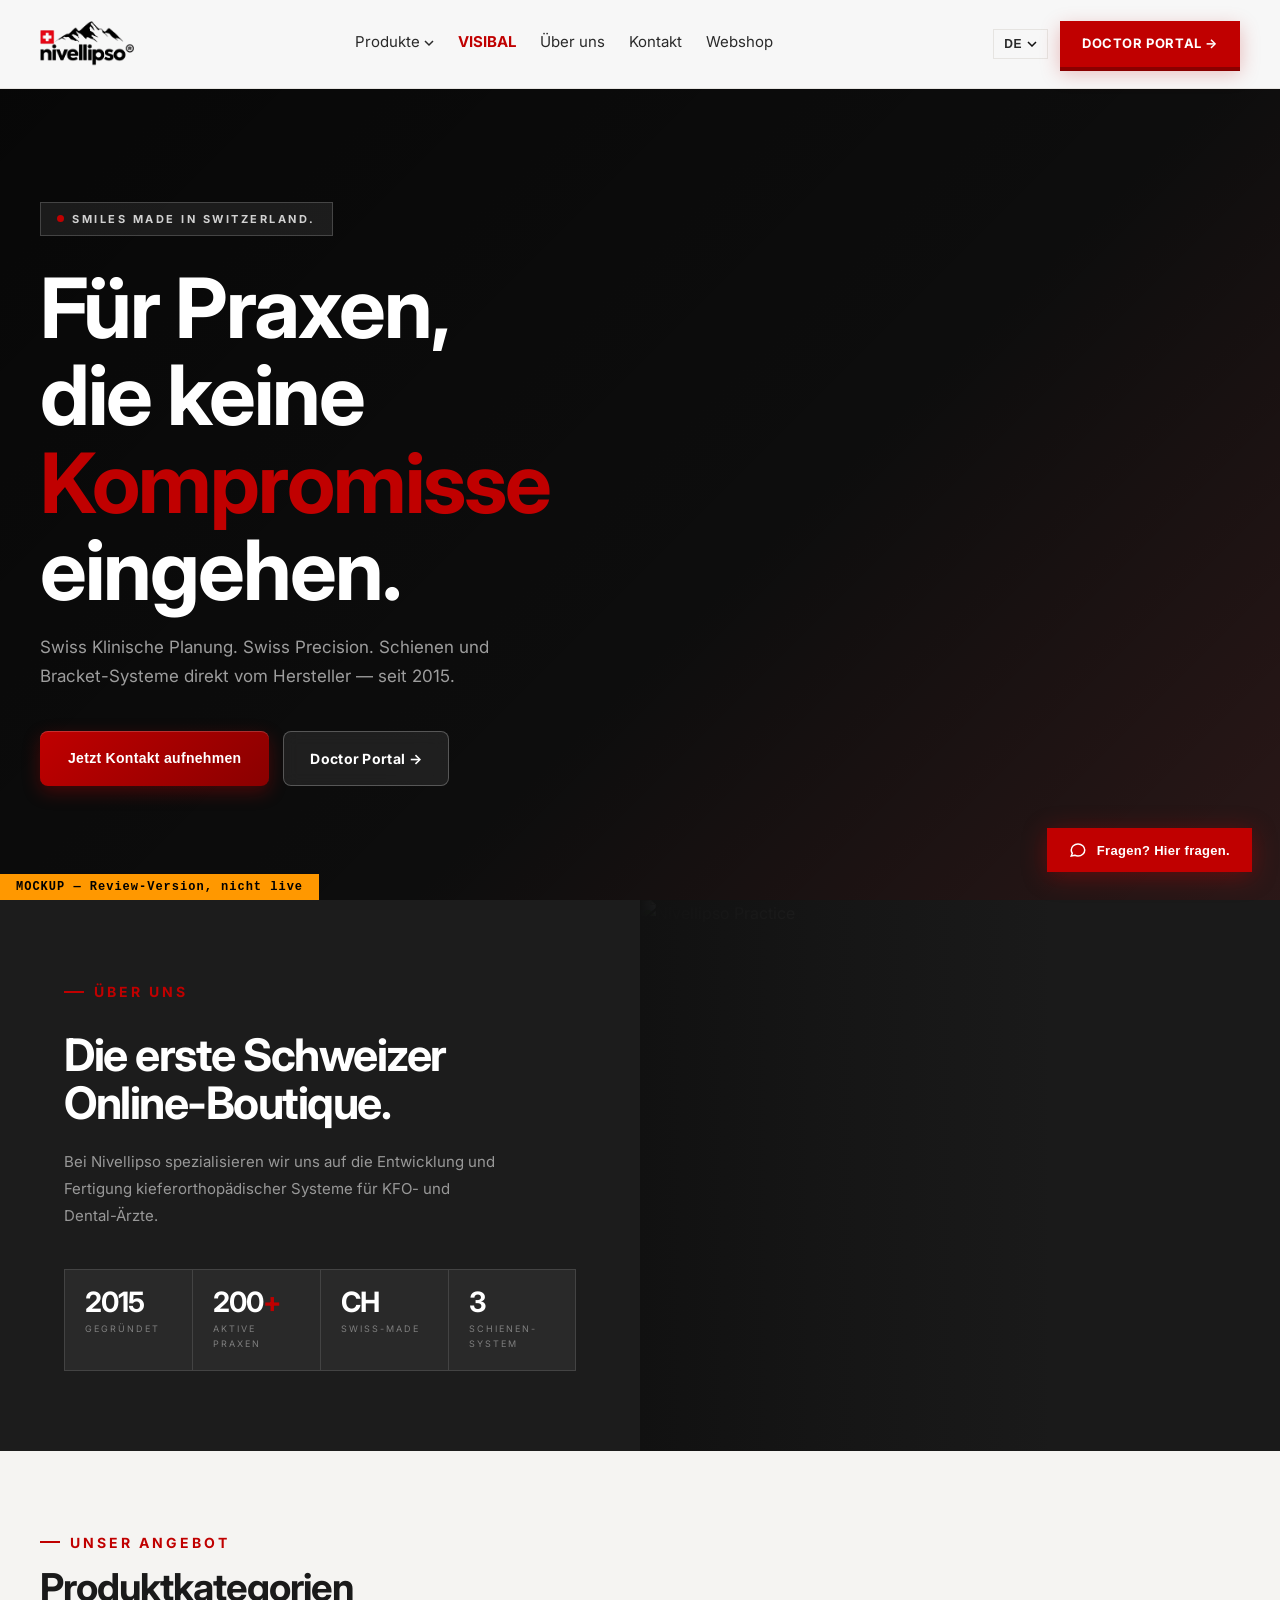
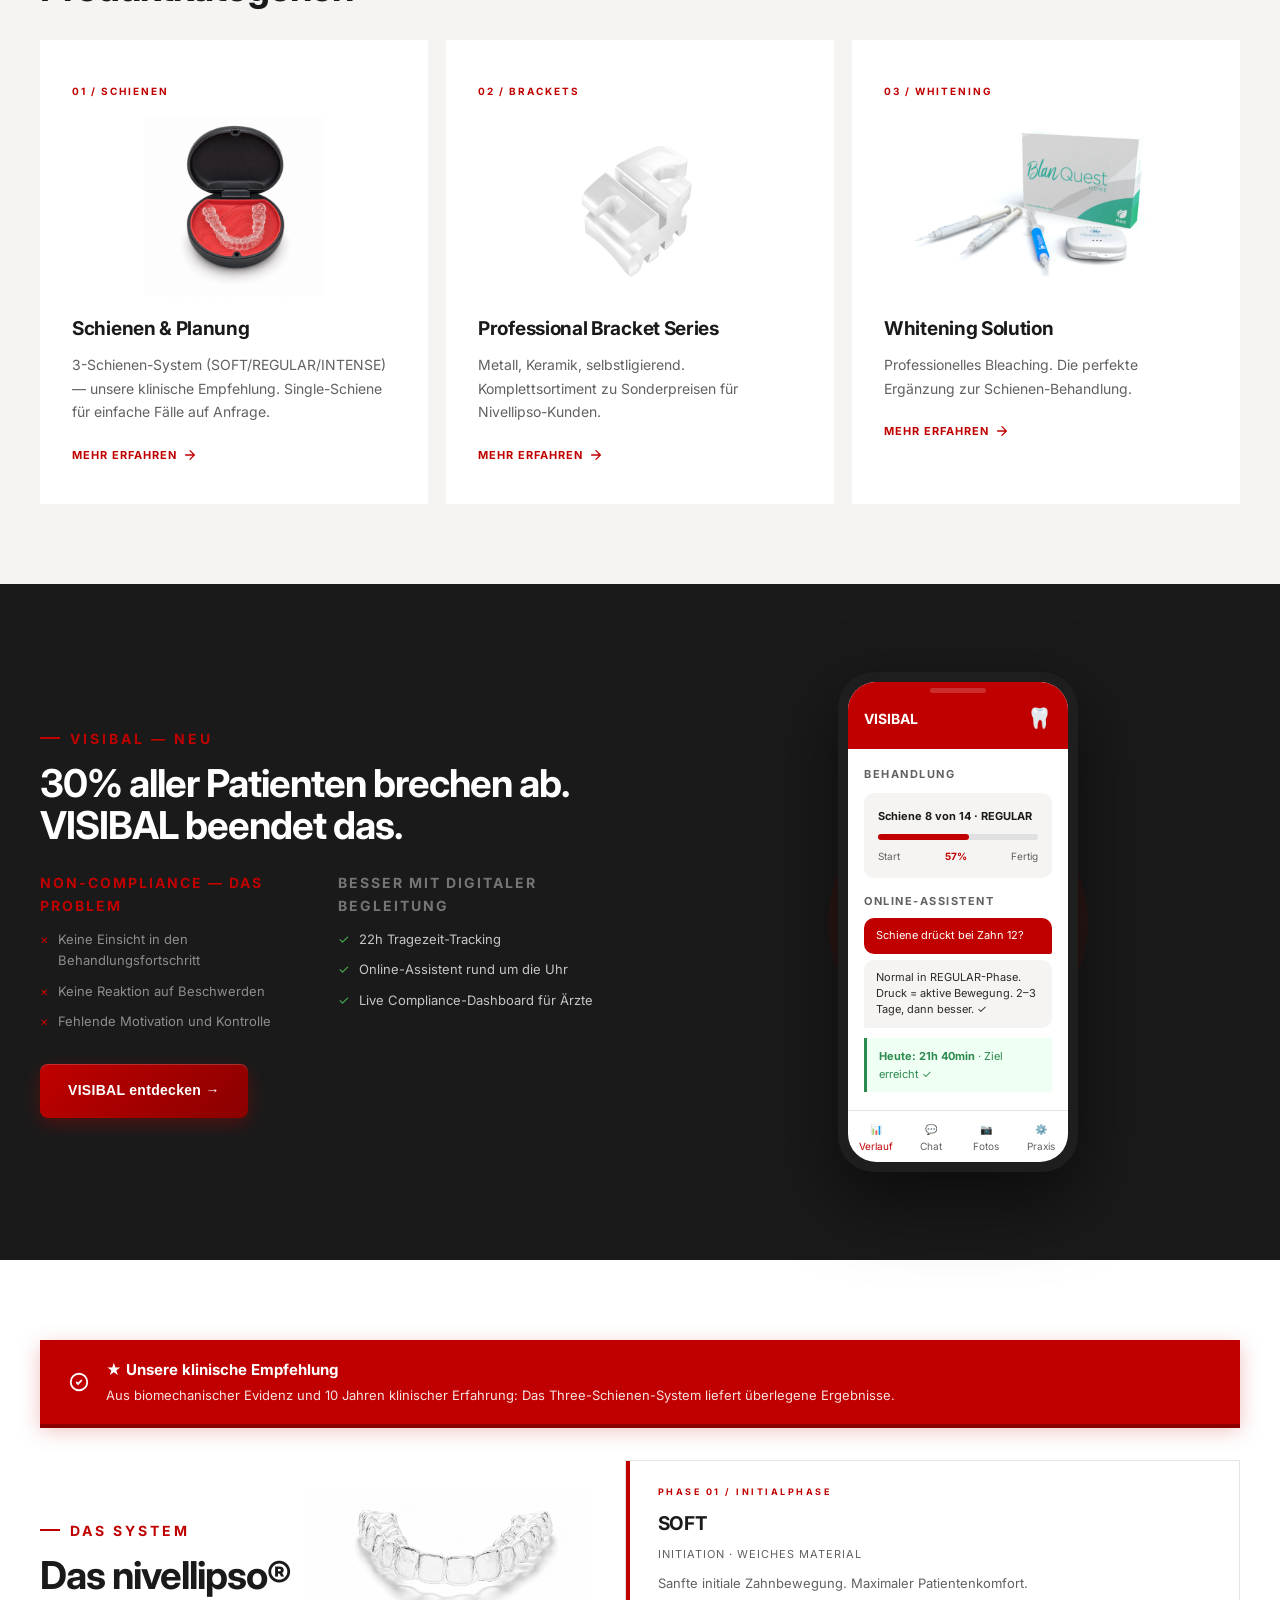
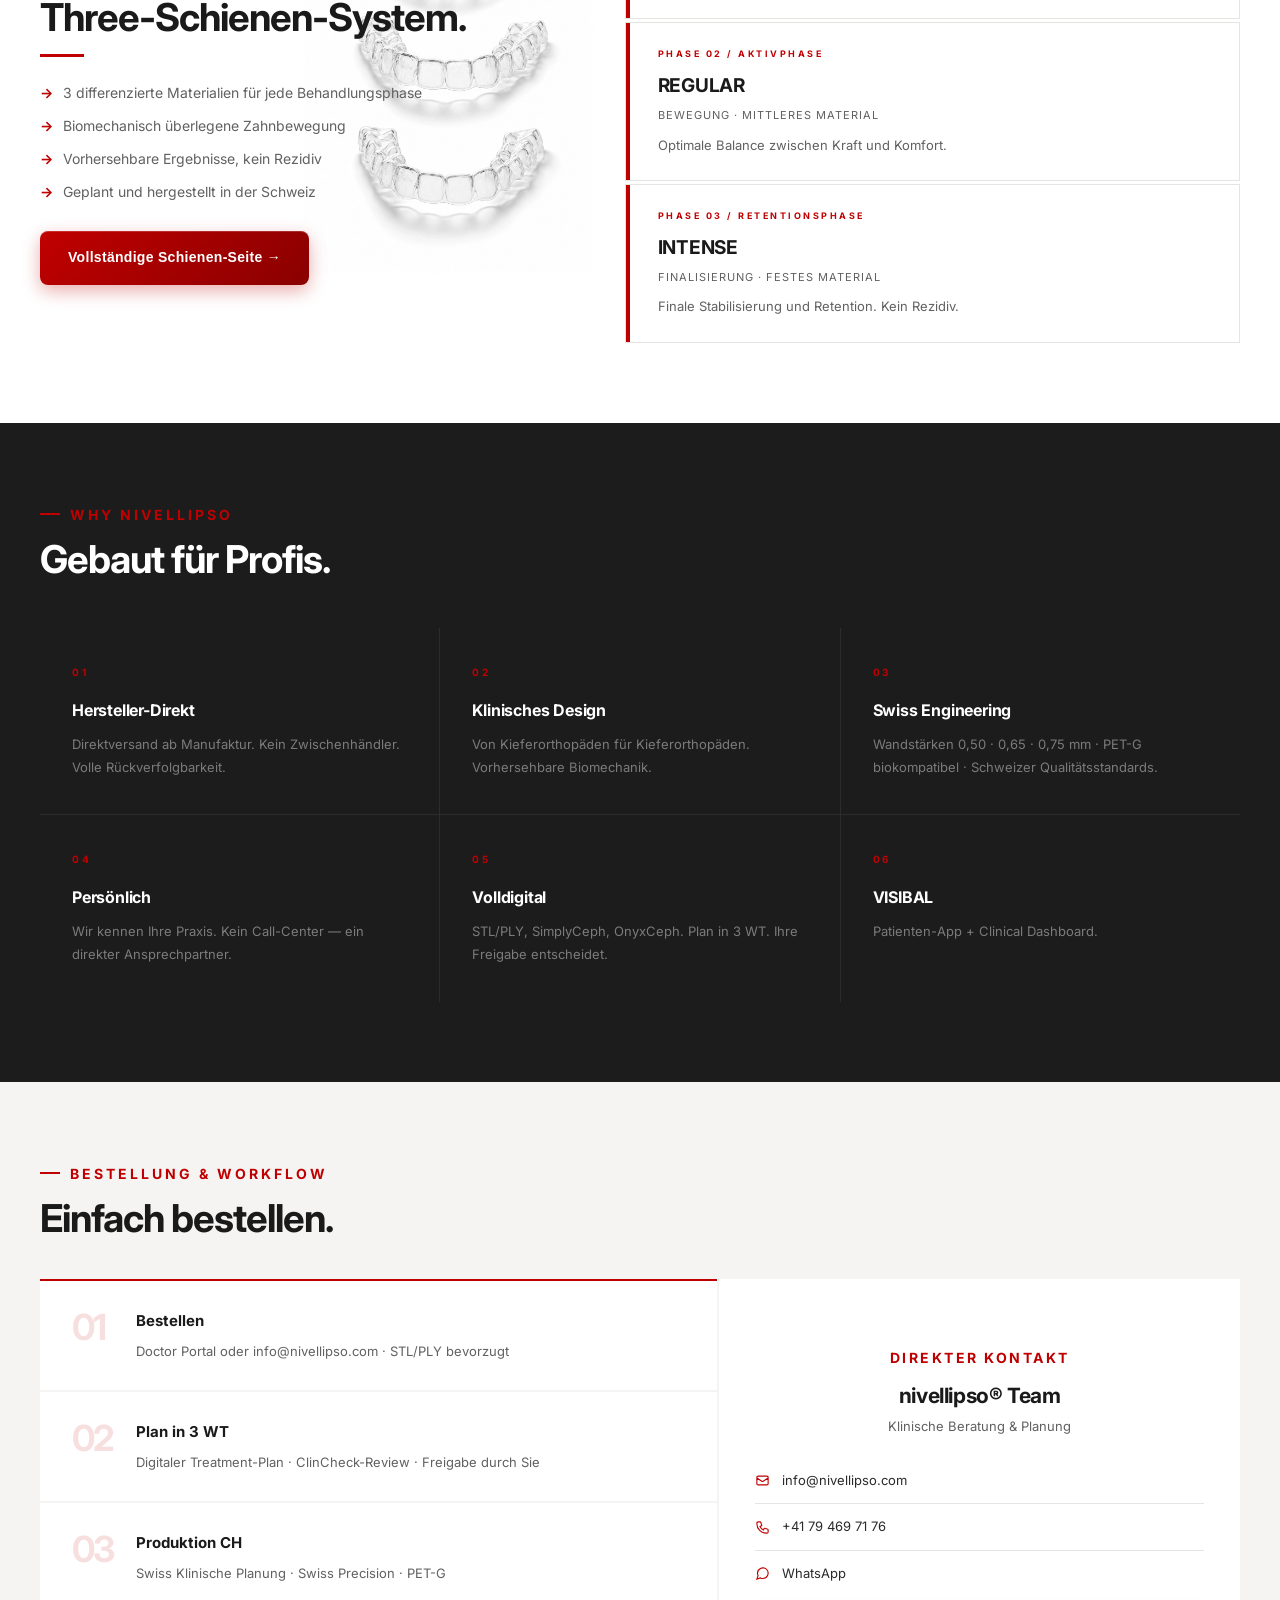
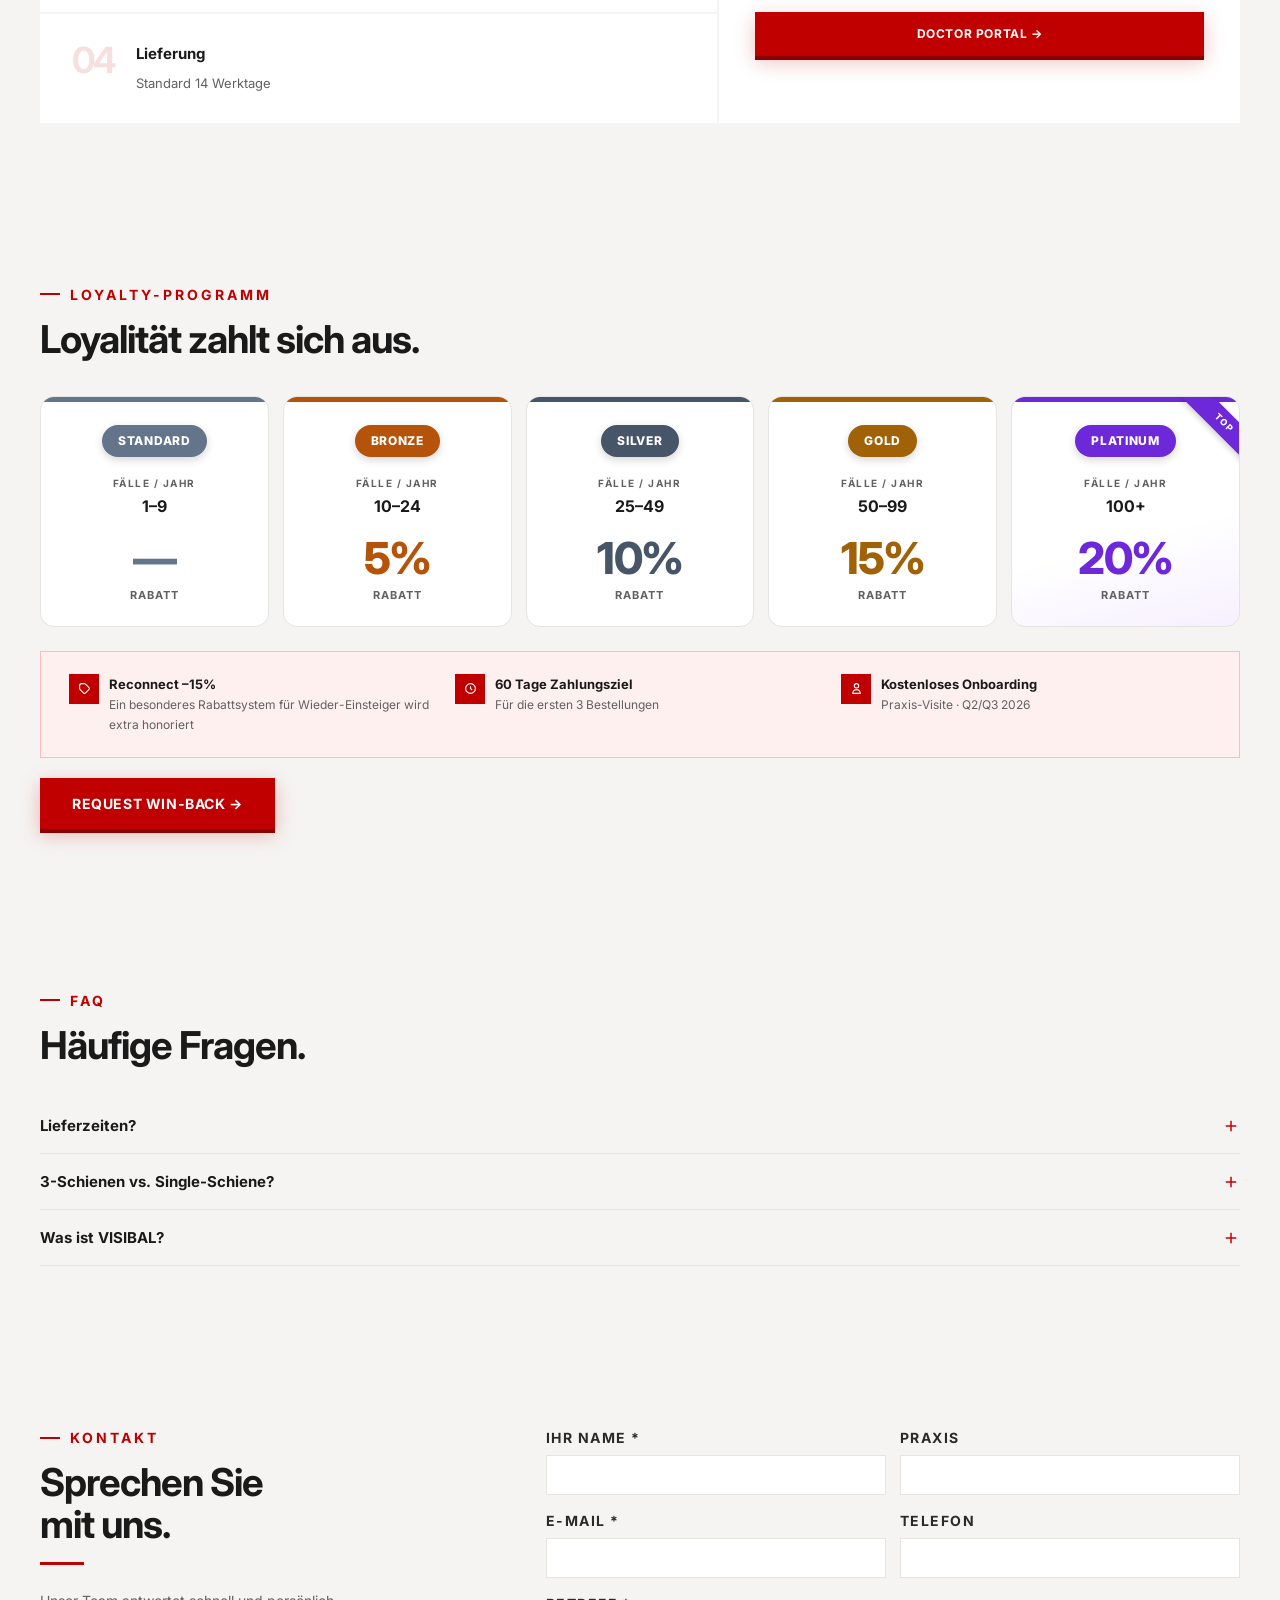
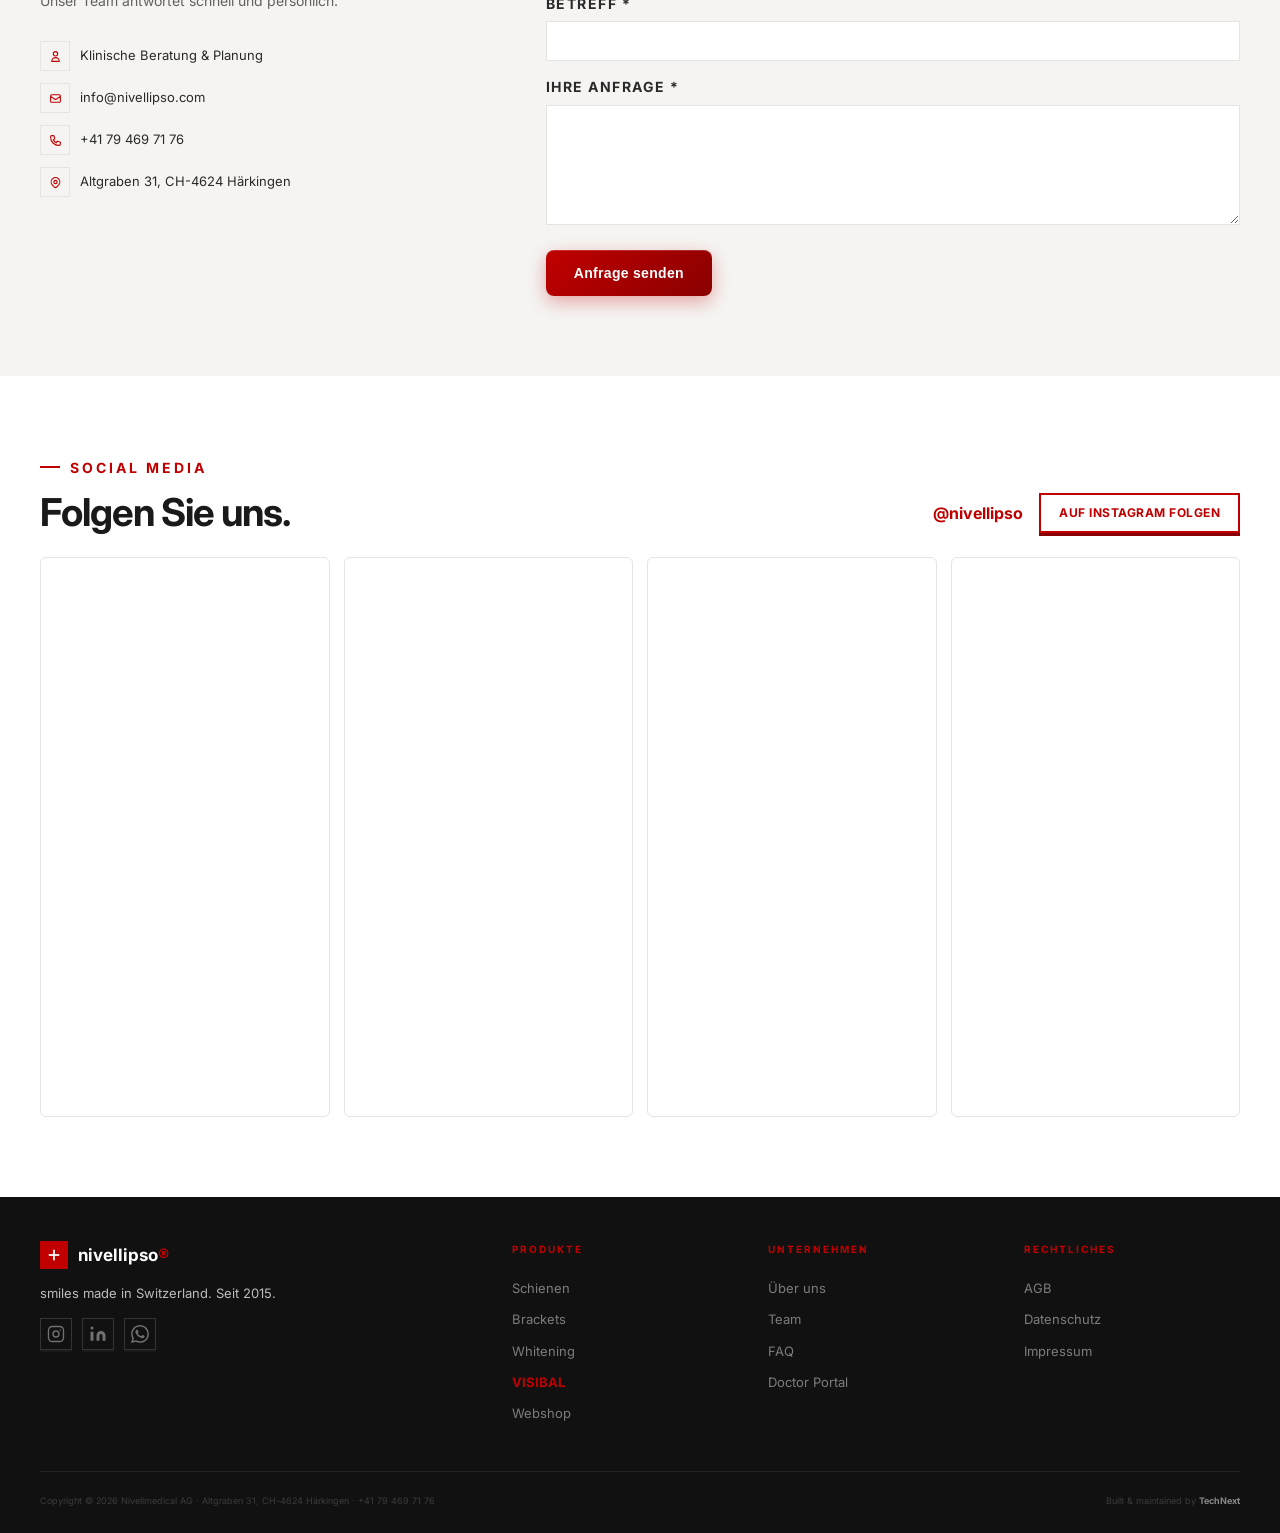
==== commit ff7c76cb: "System section: aligners image much bigger, full column height like reference Co-Authored-By: Claude" ====
--- a/index.html
+++ b/index.html
@@ -272,7 +272,7 @@
 }
 </style>
 <style>.prod-photo{width:100%;height:180px;object-fit:contain;margin:4px 0 16px;display:block;background:#fff;}</style>
-<style>#system .three-grid>div:first-child{position:relative;}.sys-aligners-img{position:absolute;top:-14px;right:-24px;width:60%;max-height:88%;object-fit:contain;object-position:right top;z-index:0;pointer-events:none;}#system .three-grid>div:first-child>*:not(.sys-aligners-img){position:relative;z-index:1;}@media(max-width:860px){.sys-aligners-img{position:static;width:70%;max-height:300px;margin:10px auto;display:block;}}</style>
+<style>#system .three-grid>div:first-child{position:relative;}.sys-aligners-img{position:absolute;top:-30px;right:-40px;width:85%;max-height:105%;object-fit:contain;object-position:right top;z-index:0;pointer-events:none;}#system .three-grid>div:first-child>*:not(.sys-aligners-img){position:relative;z-index:1;}@media(max-width:860px){.sys-aligners-img{position:static;width:70%;max-height:300px;margin:10px auto;display:block;}}</style>
 </head>
 <body>
 <div id="mockup-ribbon" style="position:fixed;bottom:0;left:0;z-index:99999;background:#ff9800;color:#000;font:700 12px/1 monospace;padding:7px 16px;letter-spacing:1px;">MOCKUP &mdash; Review-Version, nicht live</div>
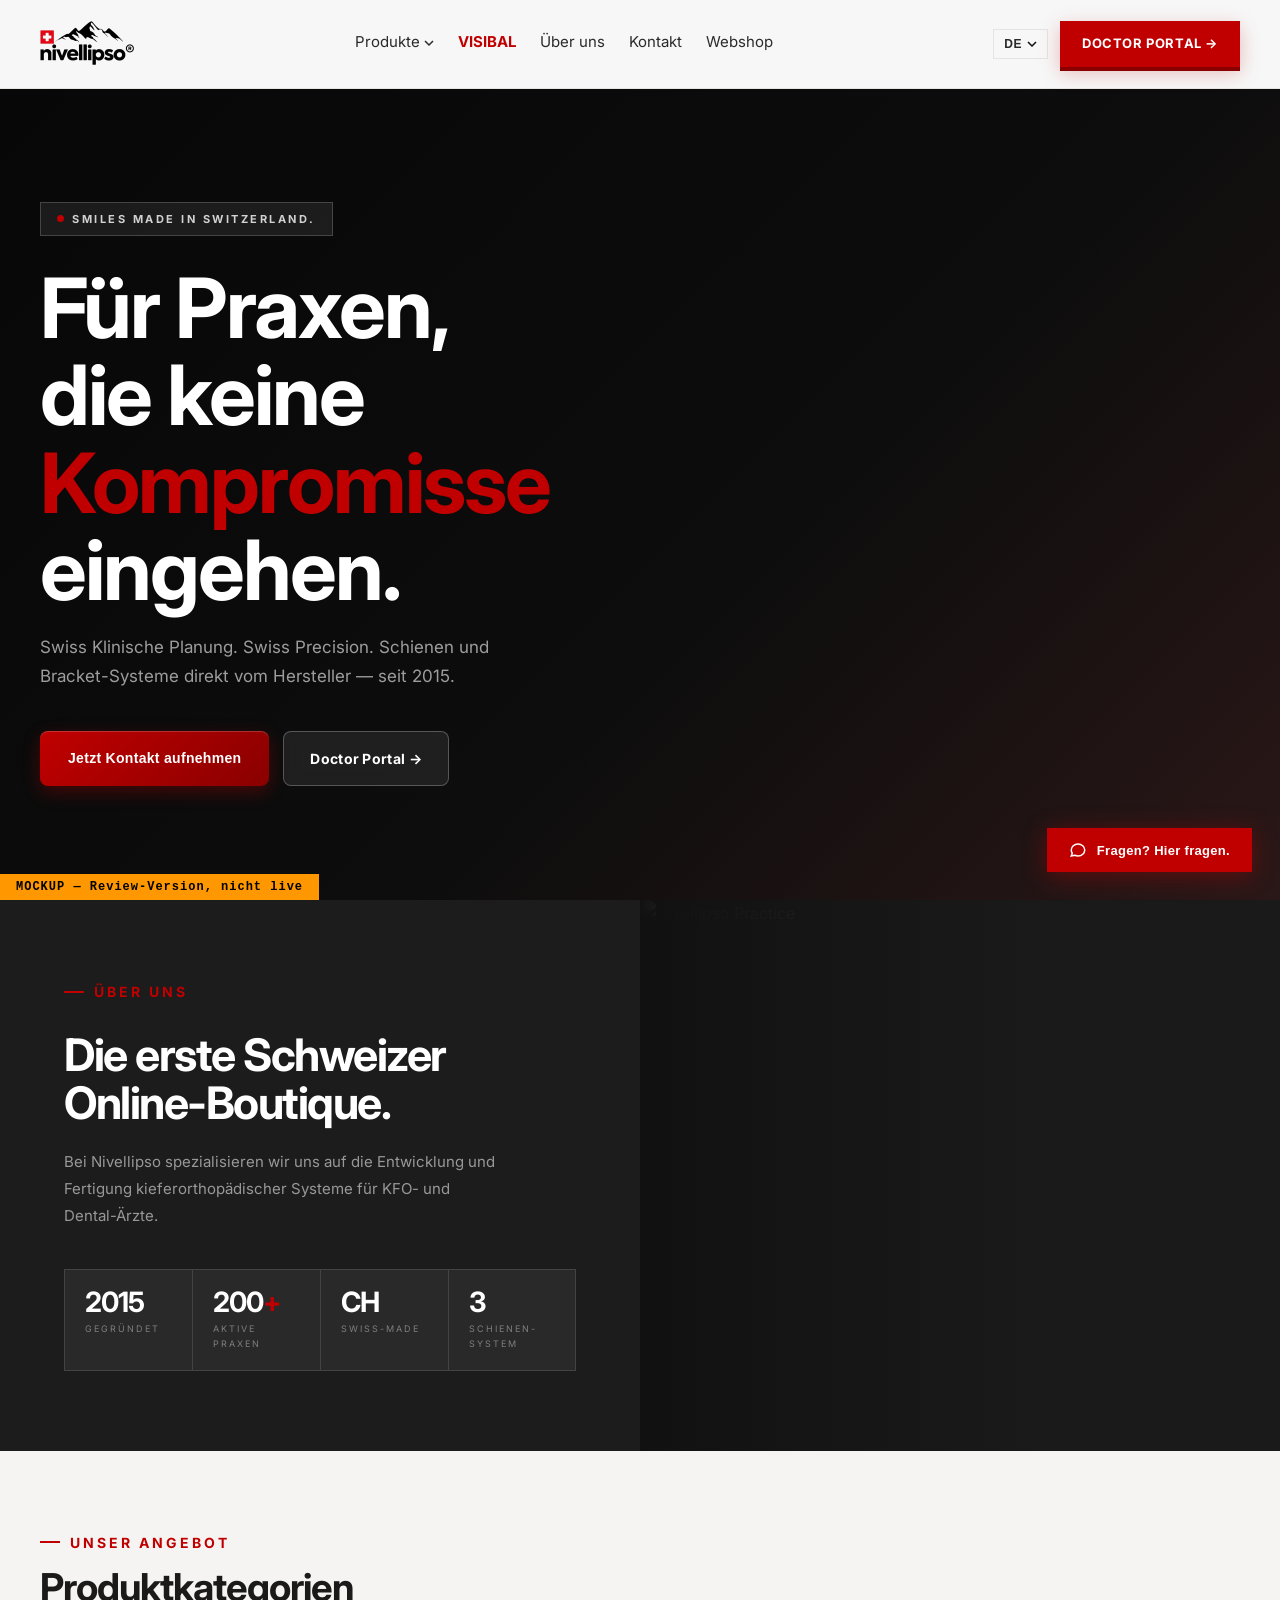
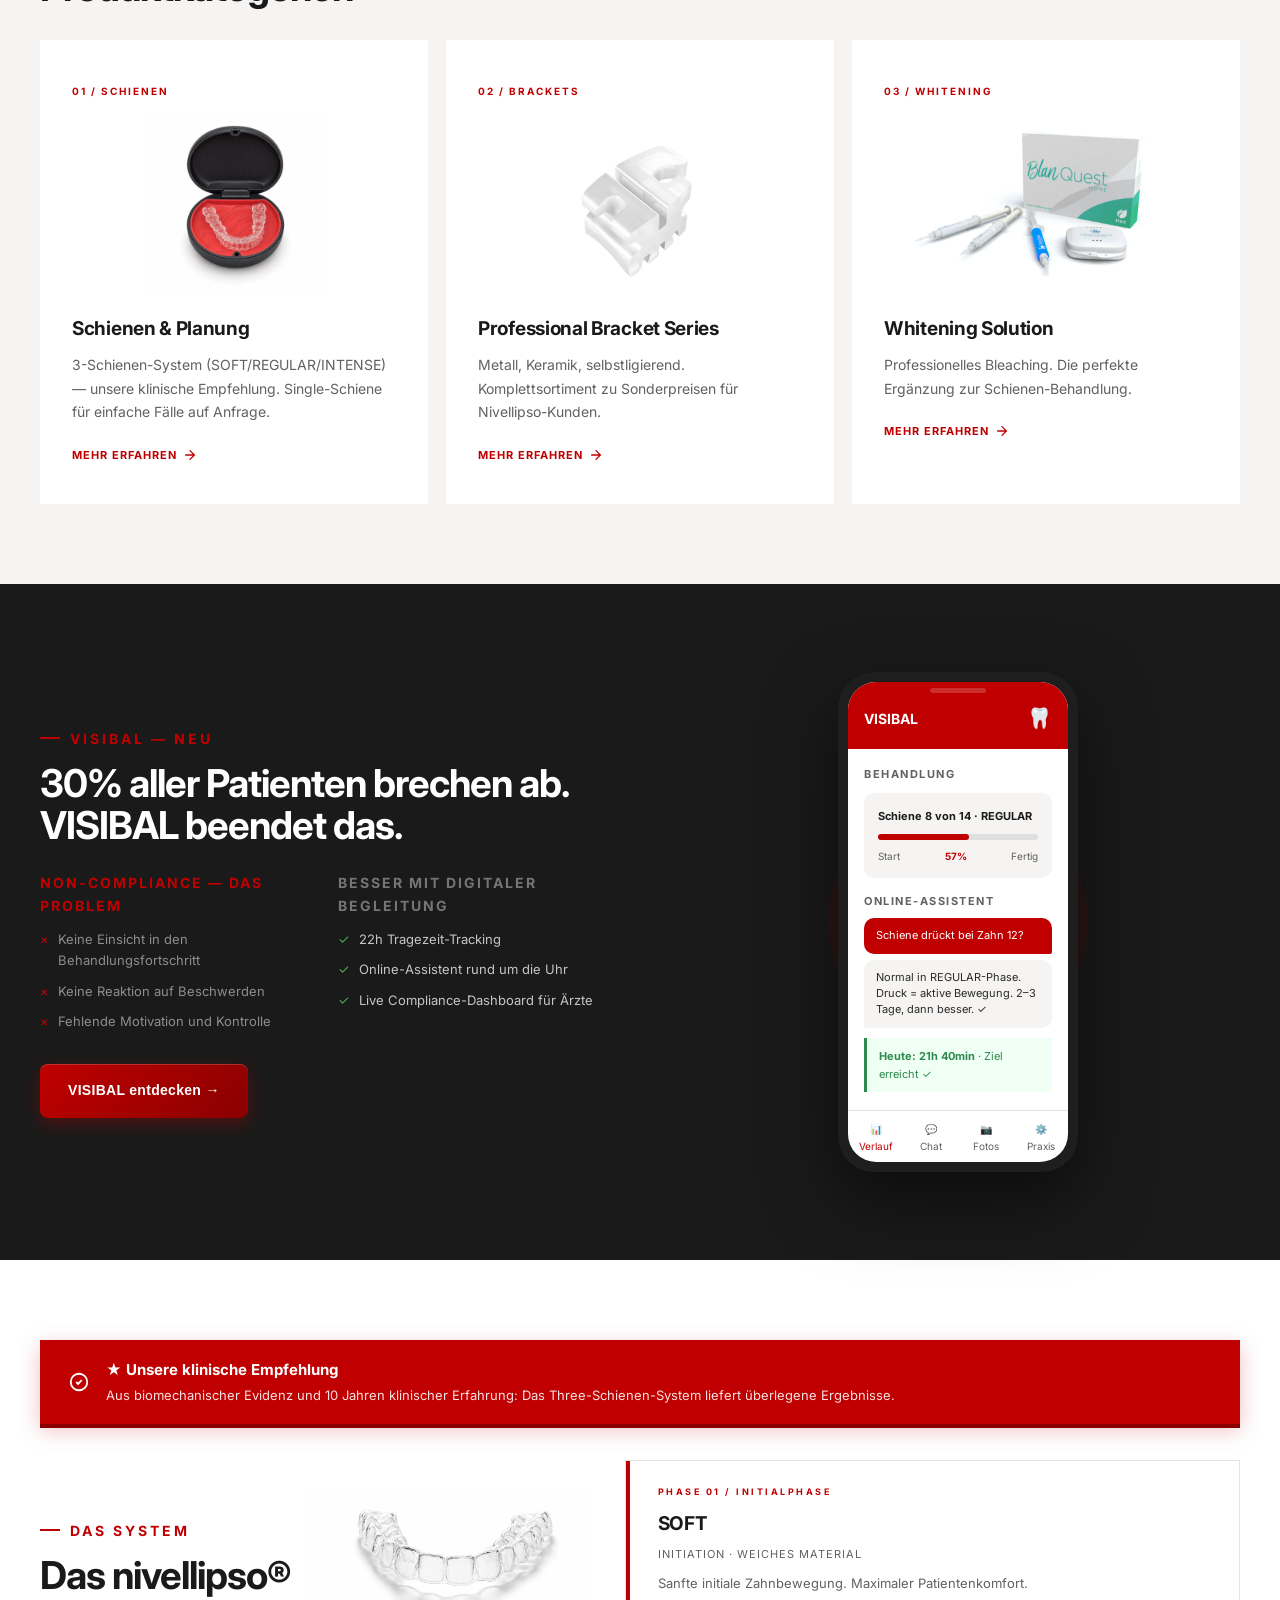
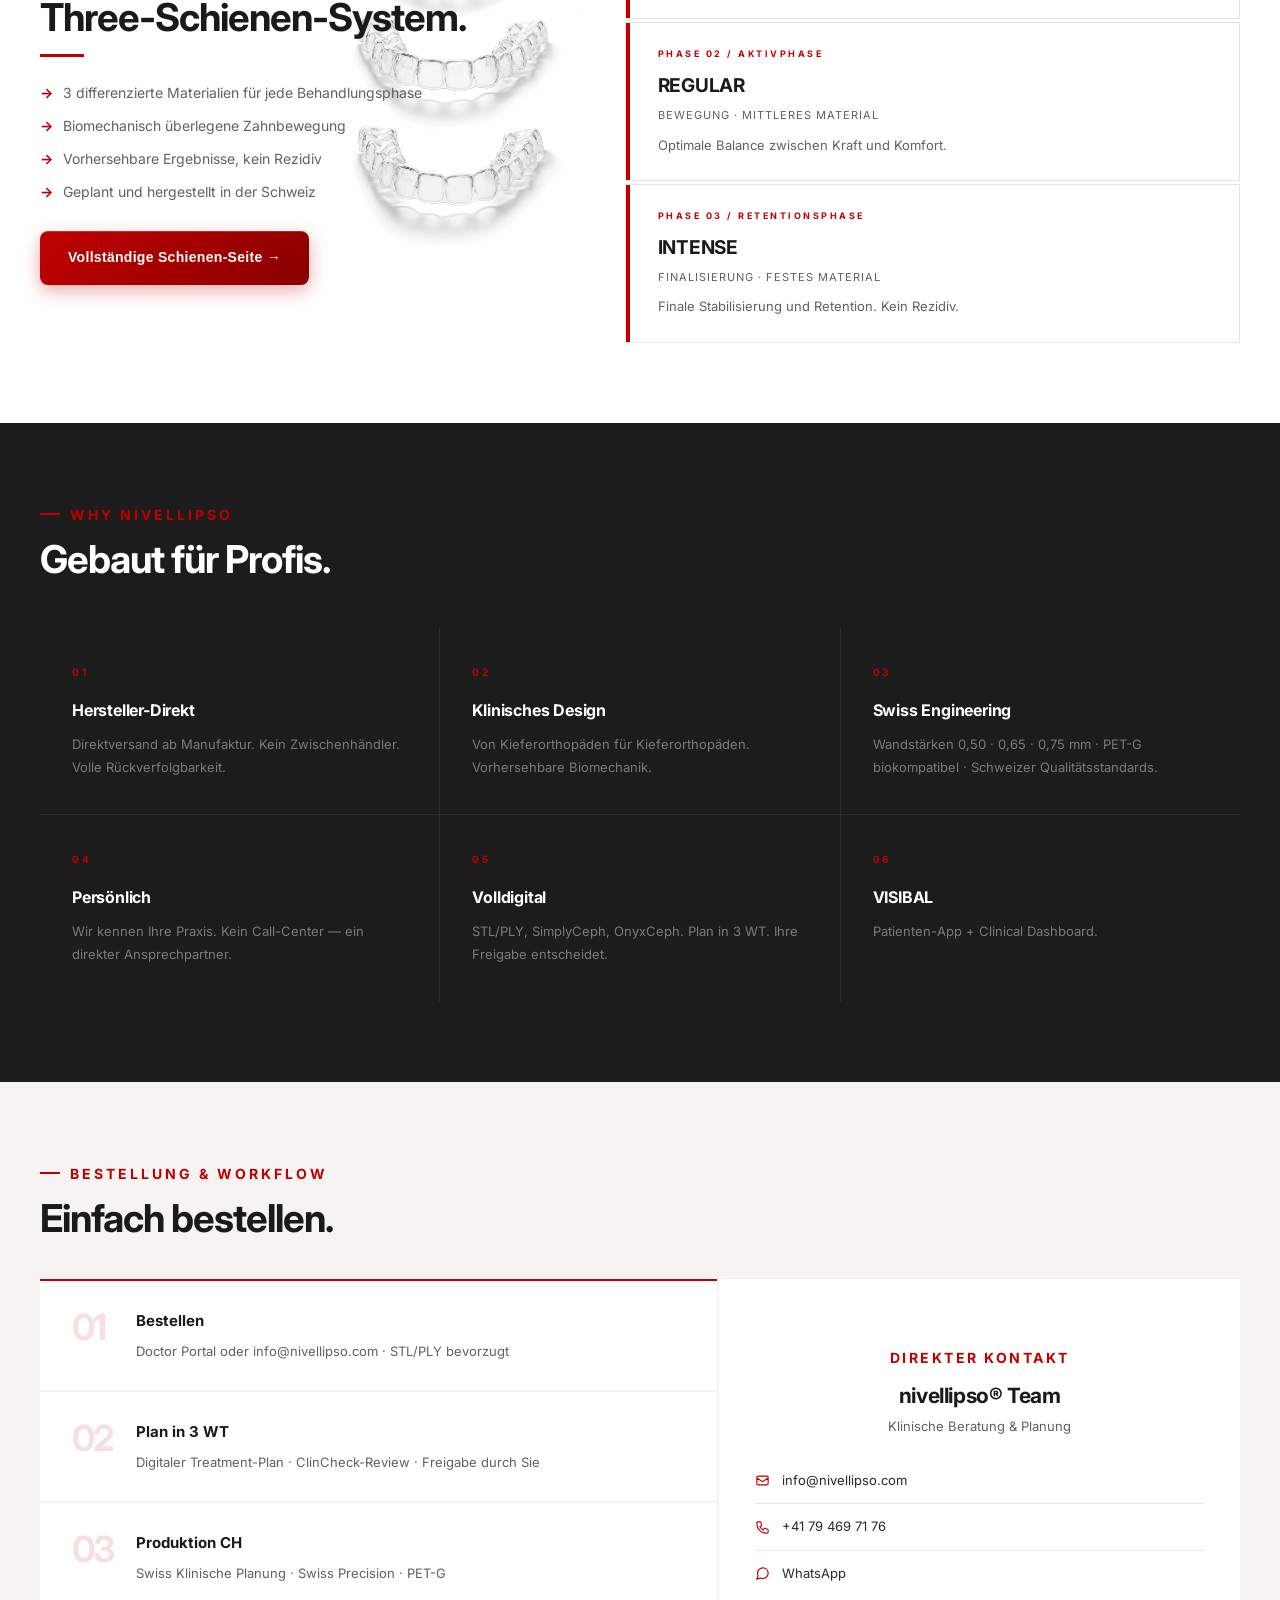
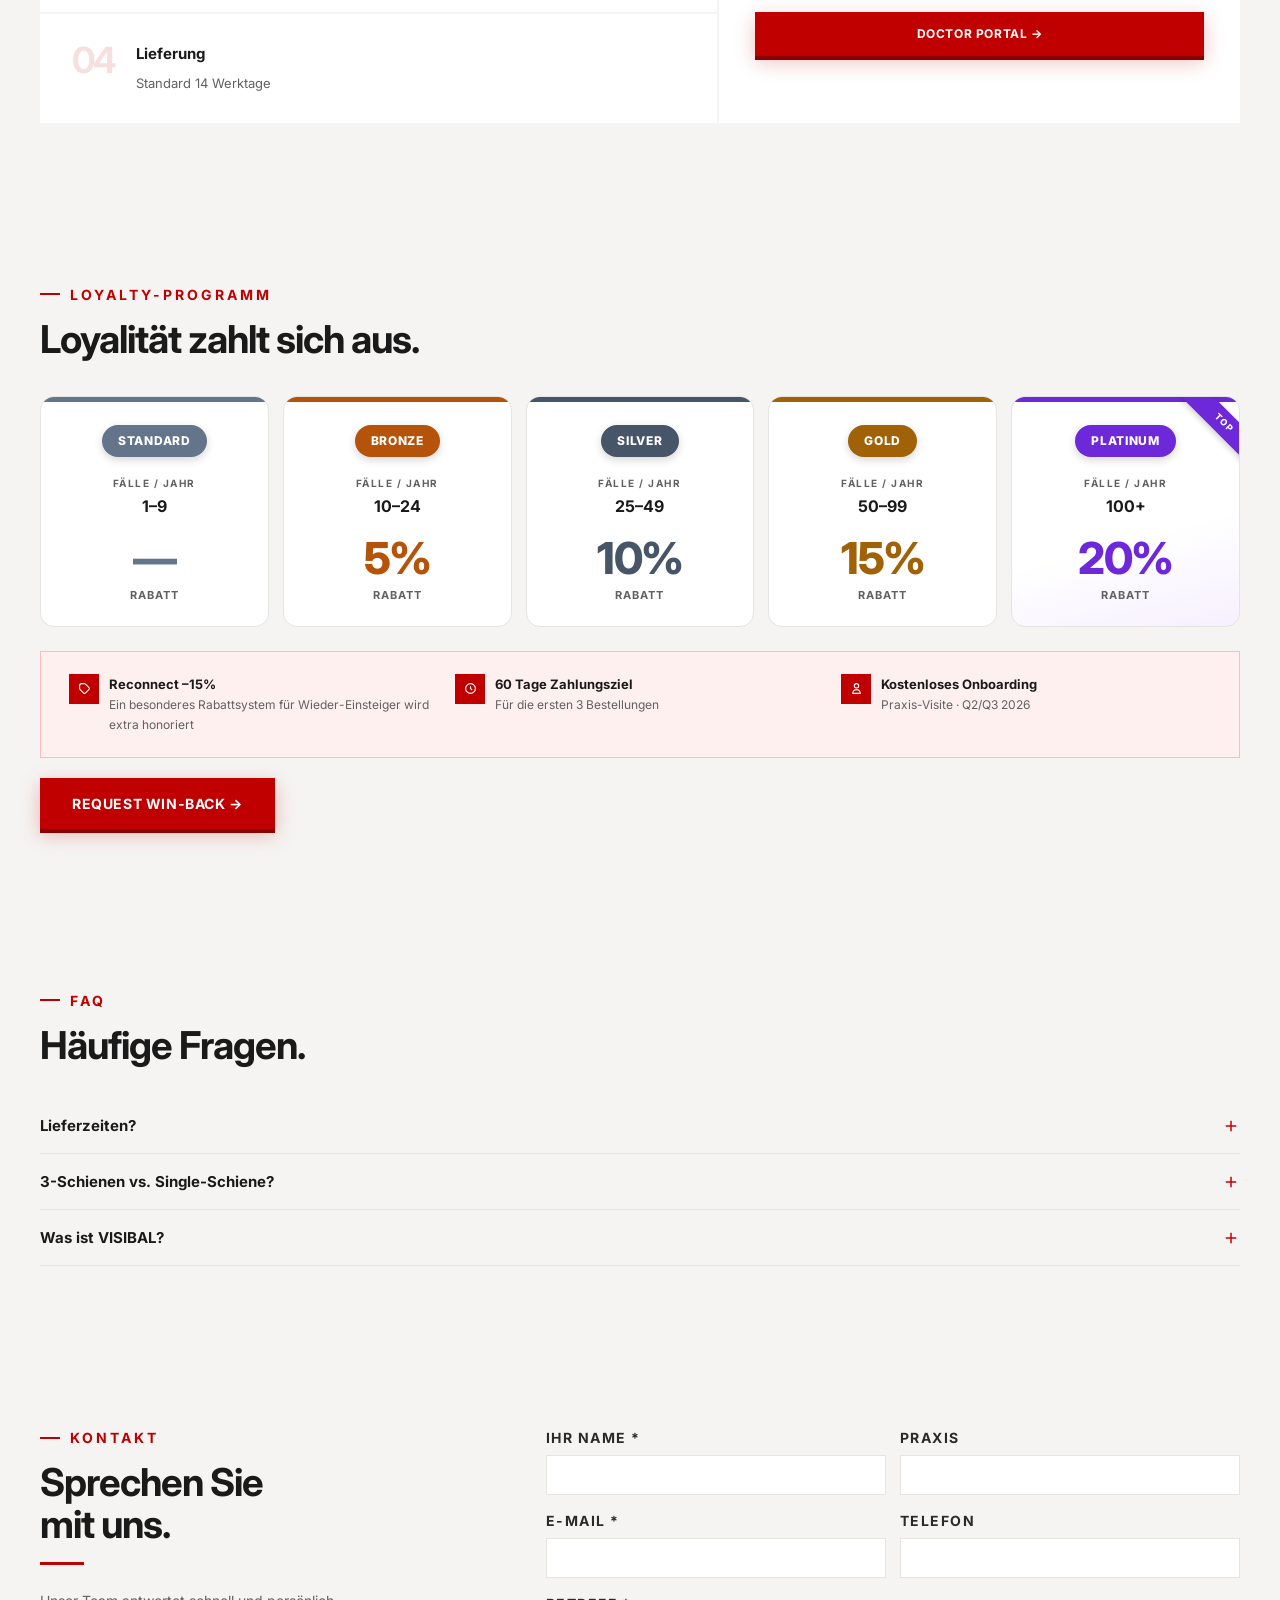
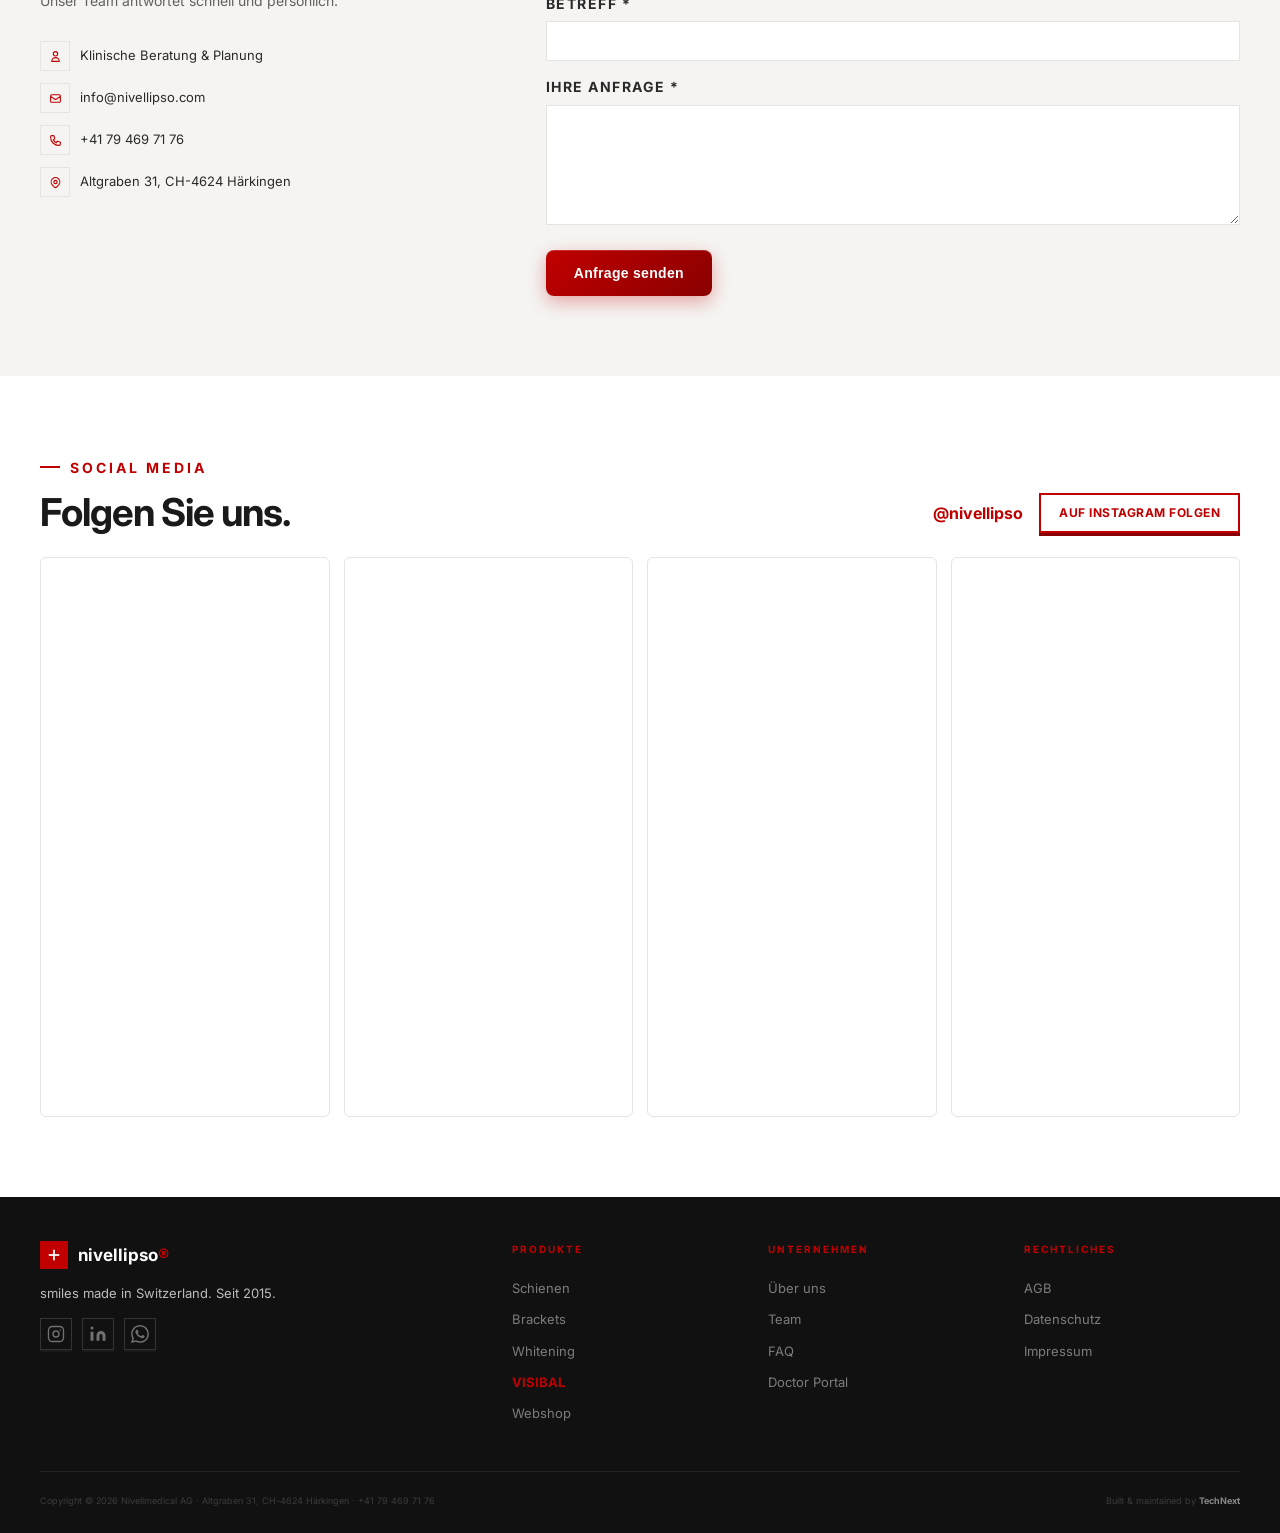
==== commit a45a0f1a: "Optimize all media: product PNGs -> scaled WebP (7.5MB->190KB), videos recompressed 1280p crf28 (10." ====
--- a/index.html
+++ b/index.html
@@ -280,7 +280,7 @@
 <nav class="n-nav" id="mainNav">
 <div class="n-nav-inner">
 <a class="n-logo" href="./">
-<img src="assets/images/logo_black.png" alt="nivellipso®" style="height:46px;width:auto;display:block;">
+<img src="assets/images/logo_black.webp" alt="nivellipso®" style="height:46px;width:auto;display:block;">
 </a>
 <ul class="n-links">
 <li class="n-dropdown">
@@ -354,7 +354,7 @@
 </div>
 </div>
 <div class="about-split-right">
-<img alt="Nivellipso Practice" loading="lazy" src="https://images.unsplash.com/photo-1629909613654-28e377c37b09?w=1200&q=85" onerror="this.parentElement.style.background='#1a1a1a'"/>
+<img alt="Nivellipso Practice" src="https://images.unsplash.com/photo-1629909613654-28e377c37b09?w=1200&q=85" onerror="this.parentElement.style.background='#1a1a1a'"/>
 </div>
 </div>
 </section>
@@ -366,21 +366,21 @@
 <div class="prod-grid">
 <a class="prod-card n-fade" href="aligner/">
 <div class="prod-num" data-i18n="ix_e13">01 / ALIGNERS</div>
-<img class="prod-photo" src="assets/images/products/aligners-retainer-box.png" alt="nivellipso Clear Aligners - Retainer Box" loading="lazy"/>
+<img class="prod-photo" src="assets/images/products/aligners-retainer-box.webp" alt="nivellipso Clear Aligners - Retainer Box"/>
 <div class="prod-name" data-i18n="pr1_n">Aligners &amp; Planning</div>
 <div class="prod-desc" data-i18n="pr1_d">Three-Aligner-System (SOFT/REGULAR/INTENSE), our clinical recommendation. Single aligner for straightforward cases on request. Digital planning workflow.</div>
 <div class="prod-link"><span data-i18n="lm">Learn More</span><svg fill="none" height="14" viewbox="0 0 16 16" width="14"><path d="M3 8h10M8 3l5 5-5 5" stroke="var(--red)" stroke-linecap="round" stroke-width="1.5"></path></svg></div>
 </a>
 <a class="prod-card n-fade n-fade-d1" href="brackets/">
 <div class="prod-num" data-i18n="ix_e14">02 / BRACKETS</div>
-<img class="prod-photo" src="assets/images/products/cnc-bracket-721.png" alt="Opaque CNC Bracket - 721 Series" loading="lazy"/>
+<img class="prod-photo" src="assets/images/products/cnc-bracket-721.webp" alt="Opaque CNC Bracket - 721 Series"/>
 <div class="prod-name" data-i18n="pr2_n">Professional Bracket Series</div>
 <div class="prod-desc" data-i18n="pr2_d">Metal, ceramic, self-ligating. Archwires, ligatures, adhesives. Full range at special prices for nivellipso® clients, orderable directly via Doctor Portal.</div>
 <div class="prod-link"><span data-i18n="lm">Learn More</span><svg fill="none" height="14" viewbox="0 0 16 16" width="14"><path d="M3 8h10M8 3l5 5-5 5" stroke="var(--red)" stroke-linecap="round" stroke-width="1.5"></path></svg></div>
 </a>
 <a class="prod-card n-fade n-fade-d2" href="whitening/">
 <div class="prod-num" data-i18n="ix_e15">03 / WHITENING</div>
-<img class="prod-photo" src="assets/images/products/whitening-bqh.webp" alt="nivellipso Whitening Solution" loading="lazy"/>
+<img class="prod-photo" src="assets/images/products/whitening-bqh.webp" alt="nivellipso Whitening Solution"/>
 <div class="prod-name" data-i18n="pr3_n">Whitening Solution</div>
 <div class="prod-desc" data-i18n="pr3_d">Professional bleaching. Visible results, minimal sensitivity. The perfect complement to aligner treatment.</div>
 <div class="prod-link"><span data-i18n="lm">Learn More</span><svg fill="none" height="14" viewbox="0 0 16 16" width="14"><path d="M3 8h10M8 3l5 5-5 5" stroke="var(--red)" stroke-linecap="round" stroke-width="1.5"></path></svg></div>
@@ -451,7 +451,7 @@
 </div>
 <div class="three-grid n-fade">
 <div>
-<img class="sys-aligners-img" src="assets/images/products/three_aligners_hq_white.png" alt="nivellipso Three-Aligner-System"/>
+<img class="sys-aligners-img" src="assets/images/products/three_aligners_hq_white.webp" alt="nivellipso Three-Aligner-System"/>
 <div class="t-label" data-i18n="sys_l">Das System</div>
 <h2 class="t-h2" data-i18n="sys_h">Das nivellipso®<br>Three-Schienen-System.</h2>
 <div class="t-rule"></div>
@@ -742,10 +742,10 @@
 </div>
 </div>
 <div class="ig-embeds n-fade" id="igGrid">
-<iframe src="https://www.instagram.com/reel/DV9MHVHErih/embed" title="nivellipso auf Instagram, Clear Aligners" loading="lazy" scrolling="no" allowtransparency="true" frameborder="0"></iframe>
-<iframe src="https://www.instagram.com/reel/DL9zc0DN5u0/embed" title="nivellipso auf Instagram, Every smile is unique" loading="lazy" scrolling="no" allowtransparency="true" frameborder="0"></iframe>
-<iframe src="https://www.instagram.com/reel/DNnNazAIt8E/embed" title="nivellipso auf Instagram, Doctor Portal" loading="lazy" scrolling="no" allowtransparency="true" frameborder="0"></iframe>
-<iframe src="https://www.instagram.com/p/BnT-Gyrhpb0/embed" title="nivellipso auf Instagram, A clear winner" loading="lazy" scrolling="no" allowtransparency="true" frameborder="0"></iframe>
+<iframe src="https://www.instagram.com/reel/DV9MHVHErih/embed" title="nivellipso auf Instagram, Clear Aligners" scrolling="no" allowtransparency="true" frameborder="0"></iframe>
+<iframe src="https://www.instagram.com/reel/DL9zc0DN5u0/embed" title="nivellipso auf Instagram, Every smile is unique" scrolling="no" allowtransparency="true" frameborder="0"></iframe>
+<iframe src="https://www.instagram.com/reel/DNnNazAIt8E/embed" title="nivellipso auf Instagram, Doctor Portal" scrolling="no" allowtransparency="true" frameborder="0"></iframe>
+<iframe src="https://www.instagram.com/p/BnT-Gyrhpb0/embed" title="nivellipso auf Instagram, A clear winner" scrolling="no" allowtransparency="true" frameborder="0"></iframe>
 </div>
 </div>
 </section>
@@ -760,7 +760,7 @@
     var ov='<span class="ig-ov"><svg viewBox="0 0 24 24" fill="none" stroke="currentColor" stroke-width="2" width="22" height="22"><rect x="2" y="2" width="20" height="20" rx="5"/><circle cx="12" cy="12" r="4"/></svg></span>';
     var html=d.media.slice(0,5).map(function(m){
       var cap=esc(m.caption)||'nivellipso Instagram Beitrag';
-      return '<a class="ig-post" href="'+esc(m.permalink)+'" target="_blank" rel="noopener noreferrer" aria-label="'+cap+'"><img src="'+esc(m.img)+'" alt="'+cap+'" loading="lazy" decoding="async">'+ov+'</a>';
+      return '<a class="ig-post" href="'+esc(m.permalink)+'" target="_blank" rel="noopener noreferrer" aria-label="'+cap+'"><img src="'+esc(m.img)+'" alt="'+cap+'" decoding="async">'+ov+'</a>';
     }).join('');
     html+='<a class="ig-post" href="https://www.instagram.com/nivellipso" target="_blank" rel="noopener noreferrer" style="background:var(--red);display:flex;align-items:center;justify-content:center;flex-direction:column;gap:8px;"><svg viewBox="0 0 24 24" fill="none" stroke="white" stroke-width="1.5" width="30" height="30"><rect x="2" y="2" width="20" height="20" rx="5"/><circle cx="12" cy="12" r="4"/><circle cx="17.5" cy="6.5" r="1" fill="white" stroke="none"/></svg><span style="font-size:10px;font-weight:700;color:white;letter-spacing:1px;">@nivellipso</span></a>';
     grid.className='ig-grid n-fade';
